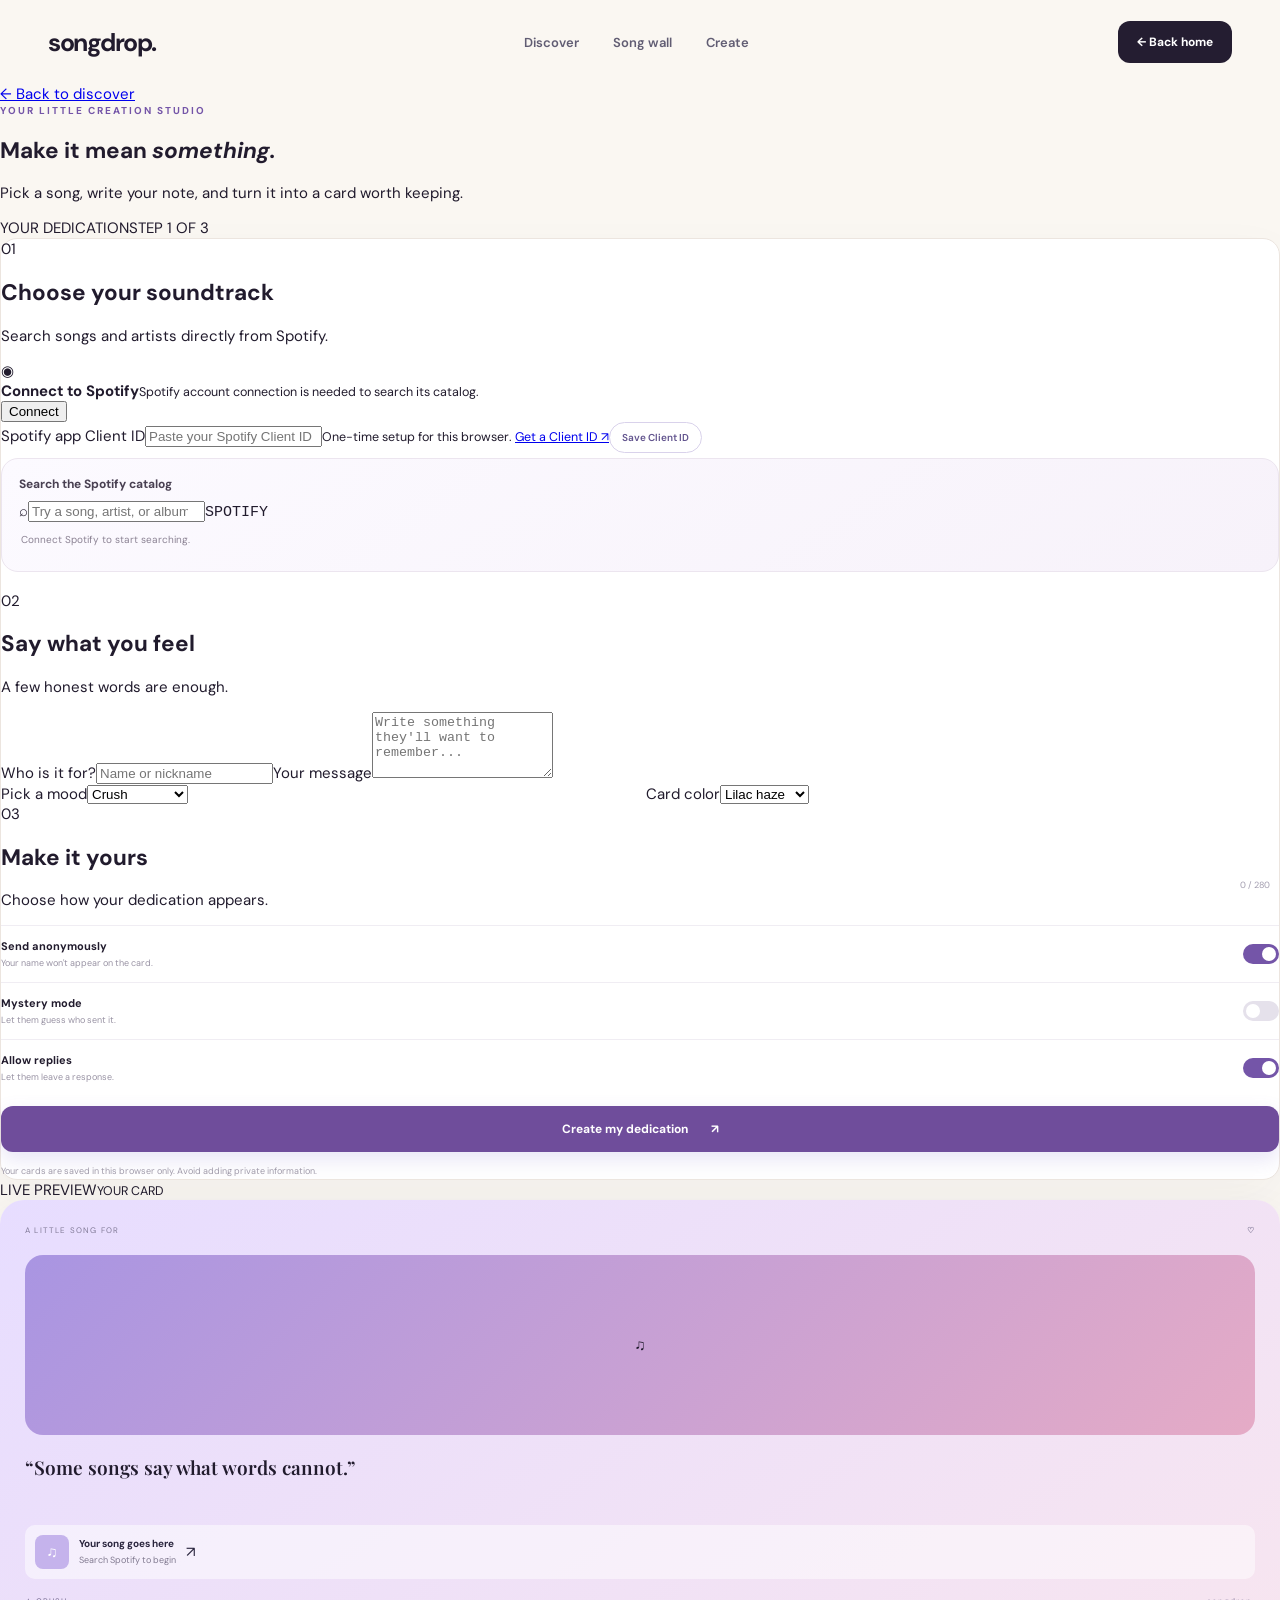
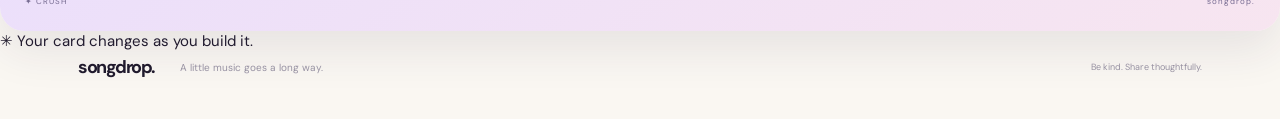
==== create.html @ b754fc7a "Add separate Spotify-powered dedication creation page" ====
<!doctype html><html lang="en"><head><meta charset="utf-8"><meta name="viewport" content="width=device-width,initial-scale=1"><meta name="theme-color" content="#11110f"><title>Create a dedication — songdrop.</title><link rel="preconnect" href="https://fonts.googleapis.com"><link rel="preconnect" href="https://fonts.gstatic.com" crossorigin><link href="https://fonts.googleapis.com/css2?family=DM+Sans:wght@400;500;600;700;800&family=Playfair+Display:ital,wght@0,600;0,700;1,600&display=swap" rel="stylesheet"><link rel="stylesheet" href="styles.css"><script src="app.js" defer></script></head><body class="create-page"><header class="topbar"><a class="brand" href="index.html">songdrop<span>.</span></a><nav><a href="index.html">Discover</a><a href="index.html#wall">Song wall</a><a class="active" href="create.html">Create</a></nav><a class="nav-cta" href="index.html">← Back home</a></header><main><section class="create-intro"><a class="back-link" href="index.html">← Back to discover</a><div class="eyebrow">YOUR LITTLE CREATION STUDIO</div><h1>Make it mean <em>something.</em></h1><p>Pick a song, write your note, and turn it into a card worth keeping.</p><div class="progress-track"><span class="progress-fill" id="progressFill"></span></div><div class="progress-label"><span>YOUR DEDICATION</span><span id="progressText">STEP 1 OF 3</span></div></section><section class="creator-layout"><form class="creator-form panel" id="dedicationForm"><div class="form-step"><div class="step-heading"><span>01</span><div><h2>Choose your soundtrack</h2><p>Search songs and artists directly from Spotify.</p></div></div><div class="spotify-connect" id="spotifyConnect"><div class="spotify-icon">◉</div><div><b>Connect to Spotify</b><small>Spotify account connection is needed to search its catalog.</small></div><button type="button" id="connectSpotify" class="spotify-button">Connect</button></div><div class="spotify-setup" id="spotifySetup"><label for="spotifyClientId">Spotify app Client ID</label><input id="spotifyClientId" placeholder="Paste your Spotify Client ID"><small>One-time setup for this browser. <a href="https://developer.spotify.com/dashboard" target="_blank" rel="noopener">Get a Client ID ↗</a></small><button type="button" class="small-button" id="saveSpotifyClient">Save Client ID</button></div><div class="song-search-panel"><label for="songSearchInput">Search the Spotify catalog</label><div class="search-wrap"><span>⌕</span><input id="songSearchInput" type="search" placeholder="Try a song, artist, or album..." autocomplete="off"><kbd>SPOTIFY</kbd></div><div id="songSearchStatus" class="song-search-status">Connect Spotify to start searching.</div><div id="songSearchResults" class="song-search-results"></div><div id="selectedSong" class="selected-song hidden"></div></div></div><div class="form-step"><div class="step-heading"><span>02</span><div><h2>Say what you feel</h2><p>A few honest words are enough.</p></div></div><label class="field-label">Who is it for?<input id="recipient" maxlength="45" placeholder="Name or nickname" required></label><label class="field-label">Your message<textarea id="message" maxlength="280" rows="4" placeholder="Write something they'll want to remember..." required></textarea><small class="counter" id="messageCount">0 / 280</small></label><div class="two-col"><label class="field-label">Pick a mood<select id="mood"><option>Crush</option><option>Friendship</option><option>Miss you</option><option>Grateful</option><option>Heartfelt</option><option>Just because</option></select></label><label class="field-label">Card color<select id="theme"><option value="lavender">Lilac haze</option><option value="sunset">Soft sunset</option><option value="midnight">After hours</option><option value="peach">Peachy</option></select></label></div></div><div class="form-step"><div class="step-heading"><span>03</span><div><h2>Make it yours</h2><p>Choose how your dedication appears.</p></div></div><div class="privacy-row"><div><b>Send anonymously</b><small>Your name won't appear on the card.</small></div><label class="switch"><input id="anonymous" type="checkbox" checked><span></span></label></div><label id="senderWrap" class="field-label hidden">Your name<input id="sender" maxlength="45" placeholder="Your name"></label><div class="privacy-row"><div><b>Mystery mode</b><small>Let them guess who sent it.</small></div><label class="switch"><input id="mystery" type="checkbox"><span></span></label></div><div class="privacy-row"><div><b>Allow replies</b><small>Let them leave a response.</small></div><label class="switch"><input id="allowReplies" type="checkbox" checked><span></span></label></div><button class="button primary full" type="submit">Create my dedication <span>↗</span></button><p class="fine-print">Your cards are saved in this browser only. Avoid adding private information.</p></div><input id="songTitle" type="hidden"><input id="artist" type="hidden"><input id="songUrl" type="hidden"><input id="coverUrl" type="hidden"><input id="spotifyUri" type="hidden"></form><aside class="preview-column"><div class="preview-sticky"><div class="preview-top"><span><i></i> LIVE PREVIEW</span><small>YOUR CARD</small></div><article class="dedication-card theme-lavender" id="livePreview"><div class="card-top"><span>A LITTLE SONG FOR</span><b>♡</b></div><div class="cover-art" id="previewCover"><span>♫</span></div><p class="preview-message" id="previewMessage">“Some songs say what words cannot.”</p><div class="song-line"><div class="song-thumb" id="previewThumb">♫</div><div class="song-meta"><b id="previewSong">Your song goes here</b><small id="previewArtist">Search Spotify to begin</small></div><span>↗</span></div><div class="card-bottom"><span id="previewMood">✦ CRUSH</span><span>songdrop.</span></div></article><div class="preview-note">✳ Your card changes as you build it.</div><div id="createdResult" class="result-panel hidden"></div></div></aside></section></main><footer><a class="brand" href="index.html">songdrop<span>.</span></a><p>A little music goes a long way.</p><span>Be kind. Share thoughtfully.</span></footer><dialog id="cardDialog" class="card-dialog"><button class="dialog-close" id="closeDialog">×</button><div id="dialogContent"></div></dialog><div class="toast" id="toast" role="status"></div></body></html>
---- styles.css ----
:root{--ink:#211d36;--muted:#77748a;--purple:#7662c9;--purple-dark:#5948a5;--cream:#fbf9f5;--line:#e9e5ee;--white:#fff;--serif:"Playfair Display",Georgia,serif;--sans:"DM Sans",Arial,sans-serif}*{box-sizing:border-box}html{scroll-behavior:smooth}body{margin:0;background:var(--cream);color:var(--ink);font-family:var(--sans);font-size:15px}.topbar{height:78px;max-width:1180px;margin:auto;padding:0 28px;display:flex;align-items:center;justify-content:space-between}.brand{font-weight:700;font-size:23px;letter-spacing:-1.3px;color:var(--ink);text-decoration:none}.brand-mark{display:inline-grid;place-items:center;background:#eee9ff;color:var(--purple);width:32px;height:32px;border-radius:11px;margin-right:5px}.brand-dot{color:var(--purple)}nav{display:flex;gap:34px}nav a,.text-link{color:#615d73;text-decoration:none;font-size:13px;font-weight:600}nav a:hover,.text-link:hover{color:var(--purple)}.nav-cta{background:#211d36;color:white;padding:12px 18px;border-radius:99px;text-decoration:none;font-size:12px;font-weight:700}.nav-cta span{margin-left:12px;color:#c8baff}.hero{max-width:1180px;margin:38px auto 76px;padding:45px 28px 20px;display:grid;grid-template-columns:1fr 1fr;align-items:center;gap:35px;min-height:470px}.eyebrow{font-size:10px;letter-spacing:2px;font-weight:700;color:var(--purple);margin-bottom:17px}.pulse,.live-dot{display:inline-block;width:7px;height:7px;background:#8fdbb2;border-radius:50%;margin-right:8px;box-shadow:0 0 0 4px #e6f5ed}.hero h1{font:600 clamp(48px,6vw,76px)/1.05 var(--serif);letter-spacing:-2.7px;margin:0 0 22px}.hero h1 em,.voice-copy h2 em{color:var(--purple);font-weight:600}.hero-copy>p{max-width:450px;color:var(--muted);line-height:1.8;font-size:15px}.hero-actions{display:flex;align-items:center;gap:25px;margin-top:30px}.button{border:0;border-radius:99px;padding:14px 20px;font:700 12px var(--sans);cursor:pointer;transition:.2s}.button:hover{transform:translateY(-2px);filter:brightness(1.04)}.primary{background:var(--purple);color:white;box-shadow:0 8px 20px #7662c92b}.primary span{margin-left:20px}.secondary{background:#eeeaf8;color:var(--purple-dark)}.full{width:100%;margin-top:10px}.hero-note{display:flex;align-items:center;gap:12px;margin-top:40px;color:#858196;font-size:11px}.avatar-stack{display:flex}.avatar-stack i{font-style:normal;display:grid;place-items:center;width:25px;height:25px;border:2px solid var(--cream);border-radius:50%;margin-right:-7px;background:#e9dffb;color:#735fb4}.avatar-stack i:nth-child(2){background:#ffe4df;color:#b36f70}.avatar-stack i:nth-child(3){background:#dcefe6;color:#4f9470}.hero-art{height:420px;position:relative;display:grid;place-items:center}.orbit{position:absolute;border:1px solid #e9e2f4;border-radius:50%;width:380px;height:380px}.orbit-two{width:300px;height:300px;border-style:dashed}.mock-card{position:absolute;width:235px;padding:18px;border-radius:17px;box-shadow:0 24px 55px #33275a20;background:white}.front-card{transform:rotate(7deg) translate(20px,5px);z-index:2}.back-card{transform:rotate(-10deg) translate(-75px,-5px);background:#f1eaff}.mock-top,.card-top{display:flex;justify-content:space-between;font-size:8px;letter-spacing:1.4px;color:#827b98}.mock-art{height:155px;margin:16px 0;border-radius:12px;display:grid;place-items:center;font-size:62px;position:relative;overflow:hidden}.art-one{background:linear-gradient(135deg,#bca8ef,#f5c5d3);color:#fff}.art-two{background:linear-gradient(135deg,#28274b,#8177bd);color:#f8e8b9}.mock-card p{font:600 15px var(--serif);margin:8px 0}.mock-card>small{font-size:10px;color:#898397}.mock-song{display:flex;align-items:center;gap:9px;background:#f8f6fb;border-radius:10px;padding:9px;margin-top:15px}.play-dot{background:var(--purple);color:white;width:24px;height:24px;border-radius:50%;display:grid;place-items:center;font-size:8px}.mock-song b,.mock-song small{display:block;font-size:9px}.mock-song small{color:#8b8797;margin-top:3px}.sound-bars{margin-left:auto;color:#a99bdc}.floating-note{position:absolute;z-index:3;border-radius:50%;display:grid;place-items:center;box-shadow:0 9px 25px #33275a1c}.note-a{background:#fff1d8;color:#d69b54;width:44px;height:44px;right:12%;top:12%;font-size:22px}.note-b{background:#e5dcff;color:#7c67c8;width:34px;height:34px;left:13%;bottom:12%}.feature-strip{max-width:1124px;margin:0 auto 90px;padding:24px 30px;background:#f1eef8;border-radius:16px;display:grid;grid-template-columns:repeat(3,1fr)}.feature-strip>div{display:grid;grid-template-columns:34px 1fr;column-gap:12px;align-items:center;border-right:1px solid #ded8eb;padding:3px 24px}.feature-strip>div:last-child{border:0}.feature-strip span{grid-row:span 2;color:#9b8dc9;font:600 17px var(--serif)}.feature-strip b{font-size:12px}.feature-strip small{font-size:10px;color:#8a8599;margin-top:4px}.section{max-width:1124px;margin:0 auto 110px;padding:0 0}.section-heading{display:flex;align-items:end;justify-content:space-between;margin-bottom:32px}.section-heading h2,.voice-copy h2{font:600 43px/1.1 var(--serif);letter-spacing:-1.3px;margin:0}.section-heading>p{font-size:12px;line-height:1.8;color:var(--muted);margin:0 3px 4px}.builder-grid{display:grid;grid-template-columns:1fr 1fr;gap:25px;align-items:start}.panel{background:white;border:1px solid var(--line);border-radius:17px;box-shadow:0 12px 35px #30204b08}.form-panel{padding:27px}.panel-heading{display:flex;gap:13px;align-items:center;margin-bottom:23px}.step-number{display:grid;place-items:center;width:34px;height:34px;border-radius:11px;background:#f0ecfc;color:var(--purple);font:600 15px var(--serif)}.panel-heading h3{font:600 19px var(--serif);margin:0}.panel-heading p{font-size:10px;color:var(--muted);margin:4px 0 0}.form-panel>label{display:block;position:relative;margin:0 0 15px;font-size:11px;font-weight:700;color:#4c485e}.form-panel input:not([type=checkbox]),.form-panel textarea,.form-panel select{display:block;width:100%;margin-top:7px;border:1px solid #e8e4ee;background:#fcfbfd;border-radius:9px;padding:12px 13px;font:400 12px var(--sans);color:var(--ink);outline:none}.form-panel input:focus,.form-panel textarea:focus,.form-panel select:focus{border-color:#a99be0;box-shadow:0 0 0 3px #eeeafd}.form-panel textarea{resize:vertical}.counter{position:absolute;right:10px;bottom:9px;color:#a29daf;font-size:9px;font-weight:400}.two-col{display:grid;grid-template-columns:1fr 1fr;gap:12px}.optional{font-size:9px;color:#aaa4b5;font-weight:400}.privacy-row{display:flex;align-items:center;justify-content:space-between;padding:13px 0;border-top:1px solid #f0edf3}.privacy-row b,.privacy-row small{display:block}.privacy-row b{font-size:11px}.privacy-row small{font-size:9px;color:#9993a4;margin-top:4px}.switch{position:relative;width:36px;height:20px}.switch input{opacity:0;width:0;height:0}.switch span{position:absolute;inset:0;background:#e5e1eb;border-radius:20px;cursor:pointer;transition:.2s}.switch span:before{content:"";position:absolute;width:14px;height:14px;left:3px;top:3px;background:white;border-radius:50%;transition:.2s}.switch input:checked+span{background:var(--purple)}.switch input:checked+span:before{transform:translateX(16px)}.fine-print{font-size:9px;line-height:1.6;color:#a09baa;margin:12px 0 0}.hidden{display:none!important}.preview-column{position:sticky;top:25px}.preview-label{font-size:9px;letter-spacing:1.5px;font-weight:700;color:#8b849a;margin:3px 0 15px}.dedication-card{border-radius:19px;padding:22px;min-height:390px;box-shadow:0 20px 45px #30204b17;overflow:hidden;position:relative}.theme-lavender{background:linear-gradient(145deg,#e7ddff,#f7e5f0)}.theme-sunset{background:linear-gradient(145deg,#ffe0c9,#f5b7b5)}.theme-midnight{background:linear-gradient(145deg,#22264d,#55517e);color:white}.theme-peach{background:linear-gradient(145deg,#ffe8d8,#f8d5bf)}.theme-midnight .card-top,.theme-midnight .card-bottom{color:#d5d2ef}.card-top{font-size:8px;letter-spacing:1.2px}.cover-art{height:180px;margin:20px 0 17px;border-radius:14px;background:linear-gradient(135deg,#a995e2,#e5abc6);position:relative;display:grid;place-items:center;overflow:hidden}.theme-sunset .cover-art{background:linear-gradient(135deg,#ed9d7e,#f6d2a7)}.theme-midnight .cover-art{background:linear-gradient(135deg,#35385f,#7974ad)}.theme-peach .cover-art{background:linear-gradient(135deg,#f1b69d,#f5d5bc)}.cover-note{font-size:75px;color:#fff;z-index:1;text-shadow:0 7px 20px #4e326544}.cover-spark{position:absolute;top:20px;right:25px;color:#fff;font-size:22px}.cover-orbit{position:absolute;width:140px;height:140px;border:1px solid #ffffff70;border-radius:50%;left:calc(50% - 70px);top:20px}.preview-message{font:600 19px/1.4 var(--serif);min-height:52px}.song-line{display:flex;align-items:center;gap:10px;background:#ffffff83;border-radius:10px;padding:10px;margin-top:16px;color:#29243d}.song-thumb{width:34px;height:34px;border-radius:8px;background:#c5b3ec;display:grid;place-items:center;color:white}.song-meta b,.song-meta small{display:block;font-size:10px}.song-meta small{font-size:9px;color:#827b91;margin-top:4px}.equalizer{margin-left:auto;color:#8c79c5;letter-spacing:1px}.card-bottom{display:flex;justify-content:space-between;margin-top:17px;font-size:8px;letter-spacing:1px;color:#766b91}.preview-tip{font-size:10px;color:#8c8799;margin-top:15px}.preview-tip span{color:#b08ed9;font-size:16px;margin-right:5px}.result-panel{margin-top:16px;padding:17px;background:#f0ecfa;border-radius:12px;font-size:12px}.result-panel b{display:block;margin-bottom:7px}.result-actions{display:flex;gap:8px;flex-wrap:wrap;margin-top:12px}.small-button{border:1px solid #d9d2eb;background:white;color:#62548e;border-radius:20px;padding:8px 12px;font:600 10px var(--sans);cursor:pointer}.mood-section{margin-bottom:110px}.mood-grid{display:grid;grid-template-columns:repeat(4,1fr);gap:14px}.mood-tile{border:0;border-radius:15px;padding:21px;text-align:left;min-height:135px;cursor:pointer;transition:.2s;color:var(--ink)}.mood-tile:hover{transform:translateY(-4px);box-shadow:0 12px 25px #30204b10}.mood-tile>span{display:block;font-size:23px;margin-bottom:15px}.mood-tile b,.mood-tile small{display:block}.mood-tile b{font:600 17px var(--serif)}.mood-tile small{font-size:9px;color:#777184;margin-top:5px}.mood-crush{background:#f8e5ed}.mood-friend{background:#e4f0e8}.mood-miss{background:#e8e8f8}.mood-thanks{background:#f8eed9}.mood-hint{font-size:10px;color:#938da0;margin-top:15px}.wall-section{margin-bottom:110px}.wall-toolbar{display:flex;align-items:center;justify-content:space-between;margin-bottom:22px}.filter-pills{display:flex;gap:7px;flex-wrap:wrap}.filter-pills button{border:1px solid #e7e2ec;background:transparent;color:#777184;padding:8px 13px;border-radius:30px;font:600 10px var(--sans);cursor:pointer}.filter-pills button.active{background:#27223d;color:white;border-color:#27223d}.wall-toolbar>span{font-size:10px;color:#9690a0}.wall-grid{display:grid;grid-template-columns:repeat(3,1fr);gap:17px}.wall-card{padding:17px;border-radius:15px;min-height:230px;display:flex;flex-direction:column;cursor:pointer;transition:.2s;border:1px solid #ffffffaa}.wall-card:hover{transform:translateY(-4px);box-shadow:0 15px 30px #30204b12}.wall-card.theme-lavender{background:#eee7fa}.wall-card.theme-sunset{background:#fbe5d8}.wall-card.theme-midnight{background:#36385e;color:white}.wall-card.theme-peach{background:#f8e7dc}.wall-card .wall-mood{font-size:8px;letter-spacing:1.3px;opacity:.7}.wall-card blockquote{font:600 17px/1.4 var(--serif);margin:20px 0 15px;flex:1}.wall-song{display:flex;gap:9px;align-items:center;border-top:1px solid #ffffff80;padding-top:12px}.wall-song .song-thumb{flex:none}.wall-song b,.wall-song small{display:block;font-size:10px}.wall-song small{font-size:9px;opacity:.65;margin-top:3px}.wall-card-actions{display:flex;justify-content:space-between;align-items:center;margin-top:13px;font-size:10px}.wall-card-actions button{border:0;background:transparent;cursor:pointer;color:inherit;font:600 10px var(--sans);padding:5px}.empty-state{text-align:center;padding:55px 20px;border:1px dashed #ddd6e8;border-radius:16px;color:#8f899e}.empty-state>span{font-size:30px;color:#b7a7df}.empty-state h3{font:600 20px var(--serif);color:#514b62;margin:10px 0}.empty-state p{font-size:11px}.voice-section{max-width:1124px;margin:0 auto 100px;background:#24213d;border-radius:22px;padding:45px 55px;color:white;display:grid;grid-template-columns:1fr 1fr;gap:35px;align-items:center;overflow:hidden;position:relative}.voice-section:after{content:"♫";position:absolute;font:250px var(--serif);color:#ffffff08;right:25%;bottom:-100px}.voice-copy .eyebrow{color:#b9a9f3}.voice-copy h2{font-size:39px}.voice-copy p{color:#c0bdcf;font-size:12px;line-height:1.8;max-width:380px}.voice-recorder{position:relative;z-index:1;color:var(--ink);padding:23px;display:grid;grid-template-columns:48px 1fr;gap:13px;align-items:center}.mic-orb{width:45px;height:45px;border-radius:50%;background:#eee8ff;color:var(--purple);display:grid;place-items:center;font-size:22px}.voice-recorder b,.voice-recorder small{display:block}.voice-recorder b{font:600 15px var(--serif)}.voice-recorder small{font-size:9px;color:#8d8799;margin-top:4px}.recorder-actions{grid-column:span 2;display:flex;gap:8px}.voice-recorder audio{grid-column:span 2;width:100%;height:35px}#clearVoice{grid-column:span 2;text-align:left;font-size:10px}footer{max-width:1124px;margin:0 auto;padding:0 0 35px;display:flex;align-items:center;gap:25px;color:#9a94a4}footer .brand{font-size:18px}footer .brand-mark{width:26px;height:26px;font-size:14px}footer p{font-size:10px;margin-right:auto}footer>span{font-size:9px}.card-dialog{border:0;border-radius:18px;padding:25px;max-width:480px;width:calc(100% - 30px);box-shadow:0 25px 90px #17142b55}.card-dialog::backdrop{background:#17142b99;backdrop-filter:blur(4px)}.dialog-close{float:right;border:0;background:#f0edf5;border-radius:50%;width:28px;height:28px;font-size:19px;cursor:pointer}.dialog-card{clear:both;padding:10px 0}.dialog-card h3{font:600 25px var(--serif)}.dialog-card p{line-height:1.7;font-size:13px}.dialog-card .song-line{margin:15px 0}.reply-list{background:#f8f6fa;padding:12px;border-radius:10px;margin:12px 0;font-size:11px}.reply-form input{width:100%;padding:10px;border:1px solid var(--line);border-radius:8px;margin:7px 0}.reply-form button{margin-top:5px}.toast{position:fixed;bottom:22px;left:50%;transform:translate(-50%,20px);background:#28233f;color:white;padding:12px 18px;border-radius:30px;font-size:11px;opacity:0;pointer-events:none;transition:.25s;z-index:20}.toast.show{opacity:1;transform:translate(-50%,0)}@media(max-width:900px){.section,.voice-section{margin-left:22px;margin-right:22px}.hero{padding-left:30px;padding-right:30px}.feature-strip{margin-left:22px;margin-right:22px}.builder-grid{gap:15px}.form-panel{padding:20px}.dedication-card{min-height:360px}.cover-art{height:155px}}@media(max-width:680px){.topbar{height:65px;padding:0 18px}nav{display:none}.hero{grid-template-columns:1fr;margin:15px auto 50px;padding:35px 22px 0;gap:0}.hero h1{font-size:54px}.hero-art{height:360px}.orbit{width:320px;height:320px}.orbit-two{width:250px;height:250px}.mock-card{width:205px}.mock-art{height:130px}.feature-strip{grid-template-columns:1fr;gap:14px;padding:20px;margin-bottom:70px}.feature-strip>div{border:0;border-bottom:1px solid #ded8eb;padding:5px 4px 14px}.feature-strip>div:last-child{border:0;padding-bottom:0}.section{margin:0 18px 75px}.section-heading{display:block}.section-heading h2{font-size:37px}.section-heading>p{margin-top:12px}.builder-grid{grid-template-columns:1fr}.preview-column{position:static;grid-row:1}.form-panel{grid-row:2}.dedication-card{min-height:360px}.mood-grid{grid-template-columns:1fr 1fr}.mood-tile{min-height:120px}.wall-toolbar{display:block}.wall-toolbar>span{display:block;margin-top:13px}.wall-grid{grid-template-columns:1fr}.voice-section{margin:0 18px 65px;padding:30px 22px;grid-template-columns:1fr}.voice-copy h2{font-size:35px}.voice-recorder{padding:17px}footer{padding:0 20px 25px;flex-wrap:wrap;gap:10px 20px}footer p{width:100%;order:3}footer>span{margin-left:auto}}

/* Embedded song playback */
.field-hint{display:block;color:var(--muted,#777);font-size:.78rem;margin-top:6px;line-height:1.45}
.listen-section{margin:18px 0 8px;padding:14px;border:1px solid rgba(120,105,160,.18);border-radius:16px;background:rgba(142,123,208,.07)}
.listen-section>b{display:block;margin-bottom:10px;font-size:.92rem}
.song-player{position:relative;width:100%;aspect-ratio:16/9;overflow:hidden;border-radius:12px;background:#17142b}
.song-player iframe{position:absolute;inset:0;width:100%;height:100%;border:0}
.spotify-player{aspect-ratio:auto;min-height:152px}
.spotify-player iframe{position:relative;display:block;min-height:152px}
.soundcloud-player{aspect-ratio:auto;min-height:166px}
.soundcloud-player iframe{position:relative;display:block;min-height:166px}
.direct-audio-player{display:block;width:100%;margin-top:8px}
.player-help{font-size:.88rem;line-height:1.5;color:var(--muted,#777);margin:12px 0}
.player-help a{color:inherit;font-weight:700}

/* Album artwork displayed as the center label of a vinyl record */
.player-with-vinyl{display:grid;grid-template-columns:116px minmax(0,1fr);gap:14px;align-items:center}
.vinyl-stage{display:grid;place-items:center;min-width:0}
.vinyl-record{width:112px;aspect-ratio:1;border-radius:50%;position:relative;display:grid;place-items:center;overflow:hidden;background:repeating-radial-gradient(circle,#17151e 0 2px,#302d39 3px 4px,#17151e 5px 7px);box-shadow:0 5px 14px #15121f45;animation:vinyl-spin 7s linear infinite}
.vinyl-record:before{content:"";position:absolute;inset:9px;border:1px solid #ffffff20;border-radius:50%;pointer-events:none}
.vinyl-record img{width:43%;height:43%;object-fit:cover;border-radius:50%;z-index:1;border:3px solid #e9dff7;box-shadow:0 1px 5px #0008}
.vinyl-fallback{width:43%;height:43%;border-radius:50%;background:linear-gradient(135deg,#c7b5ed,#e6aeca);color:#fff;display:grid;place-items:center;font-size:22px;z-index:1;border:3px solid #e9dff7}
@keyframes vinyl-spin{to{transform:rotate(360deg)}}
.clip-range-label{display:block;color:var(--muted,#777);font-size:.76rem;margin-top:9px}
.clip-fields{margin-top:2px}
.clip-note{margin-top:-5px;margin-bottom:8px}
.song-thumb img{width:100%;height:100%;object-fit:cover;border-radius:inherit}
@media(max-width:520px){.player-with-vinyl{grid-template-columns:1fr}.vinyl-record{width:96px}.player-with-vinyl .song-player{width:100%}}
@media(prefers-reduced-motion:reduce){.vinyl-record{animation:none}}

/* Search dedications on the song wall */
.wall-search{display:flex;align-items:center;gap:10px;max-width:520px;margin:0 0 20px;padding:0 15px;border:1px solid #e7e2ec;border-radius:30px;background:#fff;color:#8d84a1}
.wall-search>span{font-size:23px;line-height:1}
.wall-search input{width:100%;min-width:0;border:0;outline:0;background:transparent;padding:13px 0;font:400 12px var(--sans);color:var(--ink)}
.wall-search:focus-within{border-color:#a99be0;box-shadow:0 0 0 3px #eeeafd}
.sr-only{position:absolute;width:1px;height:1px;padding:0;margin:-1px;overflow:hidden;clip:rect(0,0,0,0);white-space:nowrap;border:0}

/* songdrop refresh: warm editorial layout */
:root{--ink:#211b2d;--muted:#777080;--purple:#7455a8;--purple-dark:#563b83;--cream:#faf7f2;--line:#ece5df;--serif:"Playfair Display",Georgia,serif;--sans:"DM Sans",Arial,sans-serif}
body{background:#faf7f2;color:#211b2d}
.topbar{max-width:1240px;height:84px}
.brand{font-size:25px;letter-spacing:-1.5px}
.brand-mark{background:#ede4f7;color:#6c4b9b;border-radius:50%;width:36px;height:36px}
.nav-cta{background:#241d31;border-radius:12px;padding:13px 19px}
.hero{max-width:1240px;min-height:540px;margin:20px auto 65px;padding:65px 42px;grid-template-columns:1.05fr .95fr;background:#f0e9f5;border-radius:30px;overflow:hidden}
.hero h1{font-size:clamp(54px,6vw,82px);letter-spacing:-3px}
.hero-copy>p{font-size:15px;max-width:470px}
.hero-art{transform:scale(1.04)}
.mock-card{border-radius:22px}
.front-card{box-shadow:0 28px 70px #36254c28}
.button{border-radius:12px;padding:15px 21px}
.primary{background:#6f4d9b}
.feature-strip{max-width:1155px;border-radius:20px;background:#eee8f2;padding:28px 34px}
.section{max-width:1155px}
.section-heading h2,.voice-copy h2{font-size:48px}
.form-panel{border-radius:22px;padding:30px}
.panel{box-shadow:0 18px 50px #32233b0b}
.form-panel input:not([type=checkbox]),.form-panel textarea,.form-panel select{border-radius:12px;background:#fdfbfd;padding:14px}
.dedication-card{border-radius:24px;min-height:410px;padding:25px}
.cover-art{border-radius:18px}
.wall-card{border-radius:20px;padding:20px}
.voice-section{border-radius:28px;background:#292139}
.wall-search,.song-search-input-wrap{border-radius:14px}
.song-search-panel{margin:5px 0 19px;padding:17px;border:1px solid #ece5ef;border-radius:17px;background:linear-gradient(145deg,#fcfaff,#f7f2fa)}
.song-search-panel>label{display:block;font-size:12px;font-weight:700;margin-bottom:9px;color:#494052}
.song-search-input-wrap{display:flex;align-items:center;gap:10px;background:white;border:1px solid #e8e1ed;padding:0 13px}
.song-search-input-wrap>span:first-child{font-size:23px;color:#8c78a4}
.song-search-input-wrap input{flex:1;min-width:0;border:0!important;box-shadow:none!important;background:transparent!important;margin:0!important;padding:14px 0!important}
.song-search-input-wrap .search-note{font-size:8px;letter-spacing:1.3px;color:#a397ae}
.song-search-status{font-size:10px;color:#8b8293;margin:11px 2px 8px}
.song-search-results{display:grid;gap:7px;max-height:310px;overflow:auto}
.song-result{width:100%;display:flex;align-items:center;gap:11px;padding:8px;border:1px solid transparent;border-radius:12px;background:white;text-align:left;cursor:pointer;color:#30283a}
.song-result:hover,.song-result:focus{border-color:#cbb8df;background:#fbf8ff}
.song-result img,.song-result .result-cover{width:48px;height:48px;flex:none;border-radius:8px;object-fit:cover;background:#e9e0ef;display:grid;place-items:center}
.song-result-copy{min-width:0;flex:1}
.song-result-copy b,.song-result-copy small{display:block;overflow:hidden;text-overflow:ellipsis;white-space:nowrap}
.song-result-copy b{font-size:11px}
.song-result-copy small{font-size:9px;color:#8a8192;margin-top:4px}
.song-result-play{font-size:9px;color:#76549d;font-weight:700}
.selected-song{display:flex;align-items:center;gap:10px;margin-top:10px;padding:10px;background:#eee7f5;border-radius:12px}
.selected-song img{width:48px;height:48px;border-radius:9px;object-fit:cover}
.selected-song b,.selected-song small{display:block}
.selected-song b{font-size:11px}
.selected-song small{font-size:9px;color:#756b80;margin-top:4px}
.selected-song audio{width:100%;height:32px;margin-top:7px}
.selected-song-copy{flex:1;min-width:0}
.selected-song button{border:0;background:transparent;color:#76549d;font-size:10px;font-weight:700;cursor:pointer}
.preview-thumb-image{width:100%;height:100%;object-fit:cover;border-radius:inherit}
@media(max-width:680px){.hero{margin:12px 14px 48px;padding:35px 22px;border-radius:22px}.section-heading h2,.voice-copy h2{font-size:39px}.form-panel{padding:20px}.song-search-panel{padding:12px}}
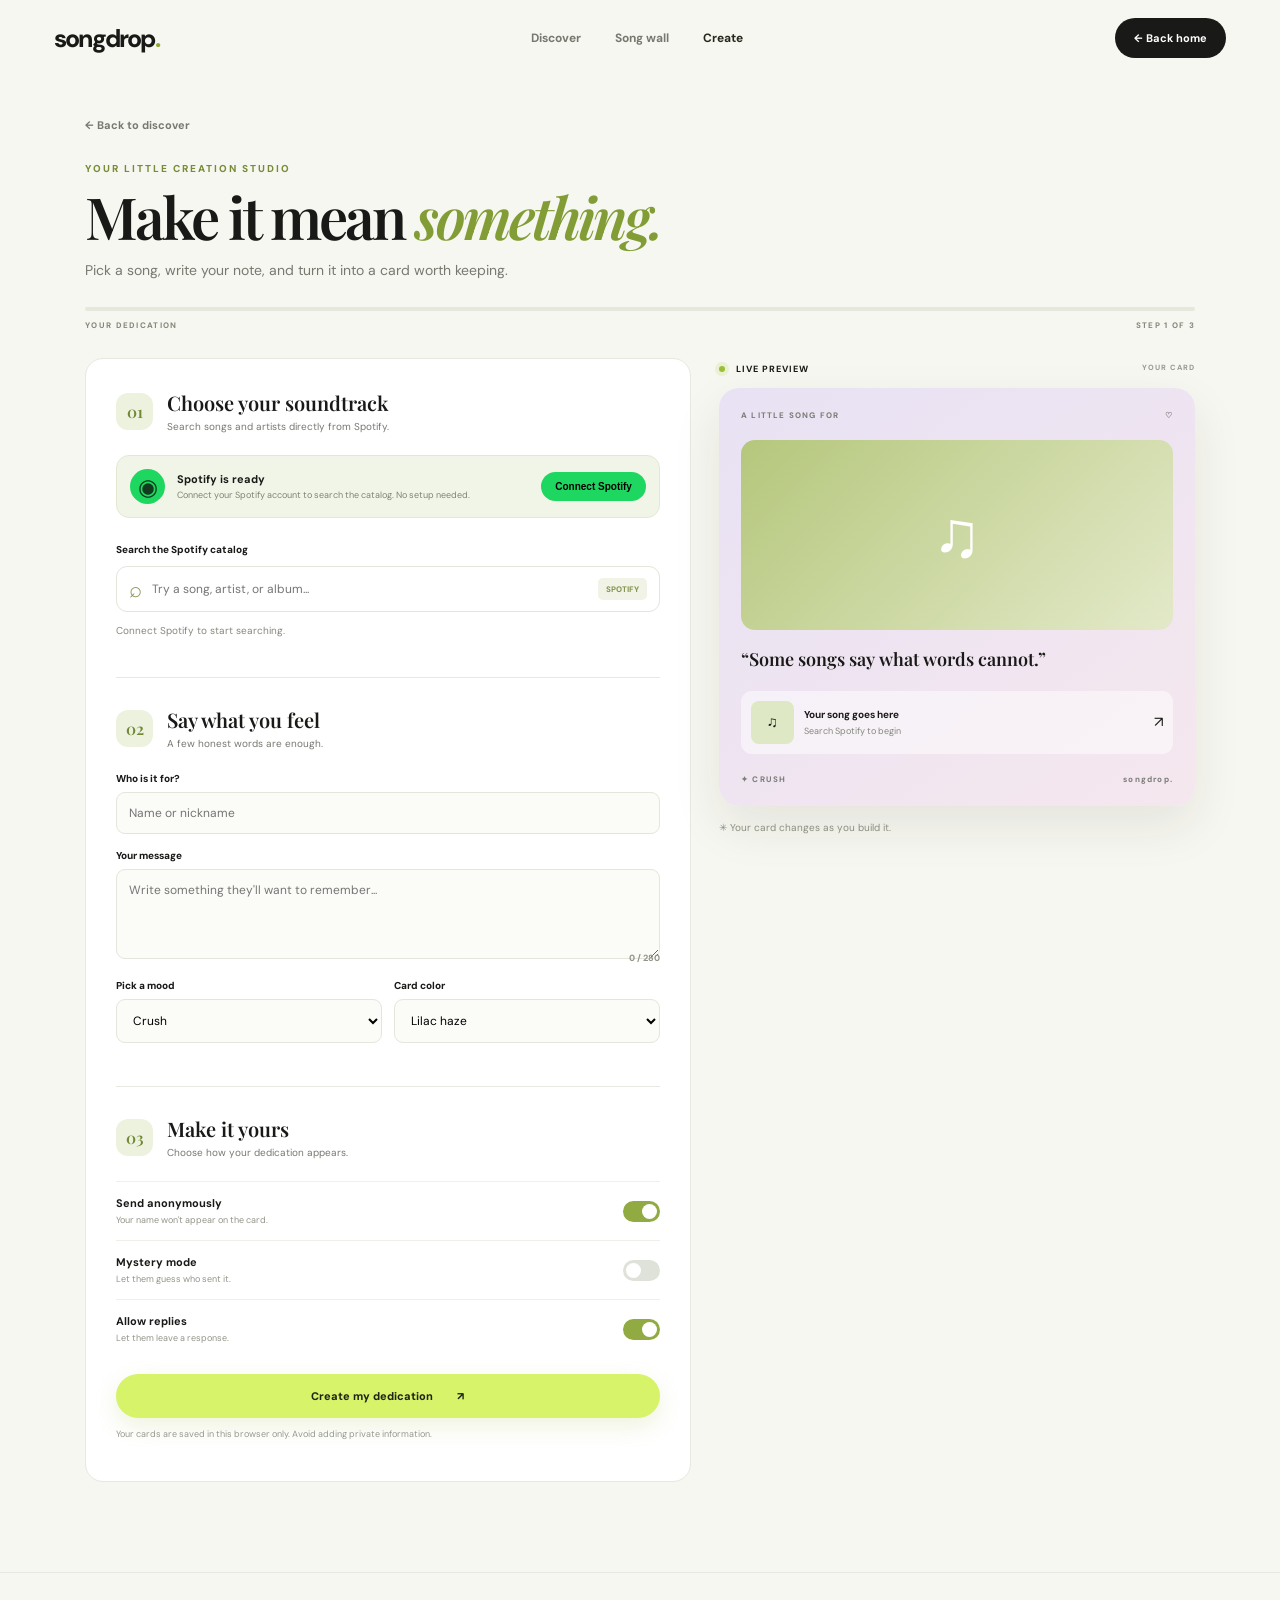
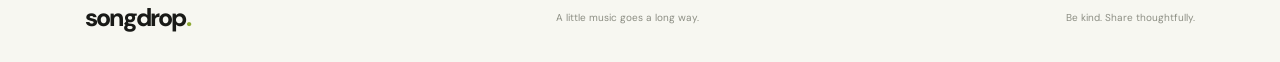
==== commit 4a280925: "Remove per-user Spotify Client ID setup" ====
--- a/create.html
+++ b/create.html
@@ -1 +1 @@
-<!doctype html><html lang="en"><head><meta charset="utf-8"><meta name="viewport" content="width=device-width,initial-scale=1"><meta name="theme-color" content="#11110f"><title>Create a dedication — songdrop.</title><link rel="preconnect" href="https://fonts.googleapis.com"><link rel="preconnect" href="https://fonts.gstatic.com" crossorigin><link href="https://fonts.googleapis.com/css2?family=DM+Sans:wght@400;500;600;700;800&family=Playfair+Display:ital,wght@0,600;0,700;1,600&display=swap" rel="stylesheet"><link rel="stylesheet" href="styles.css"><script src="app.js" defer></script></head><body class="create-page"><header class="topbar"><a class="brand" href="index.html">songdrop<span>.</span></a><nav><a href="index.html">Discover</a><a href="index.html#wall">Song wall</a><a class="active" href="create.html">Create</a></nav><a class="nav-cta" href="index.html">← Back home</a></header><main><section class="create-intro"><a class="back-link" href="index.html">← Back to discover</a><div class="eyebrow">YOUR LITTLE CREATION STUDIO</div><h1>Make it mean <em>something.</em></h1><p>Pick a song, write your note, and turn it into a card worth keeping.</p><div class="progress-track"><span class="progress-fill" id="progressFill"></span></div><div class="progress-label"><span>YOUR DEDICATION</span><span id="progressText">STEP 1 OF 3</span></div></section><section class="creator-layout"><form class="creator-form panel" id="dedicationForm"><div class="form-step"><div class="step-heading"><span>01</span><div><h2>Choose your soundtrack</h2><p>Search songs and artists directly from Spotify.</p></div></div><div class="spotify-connect" id="spotifyConnect"><div class="spotify-icon">◉</div><div><b>Connect to Spotify</b><small>Spotify account connection is needed to search its catalog.</small></div><button type="button" id="connectSpotify" class="spotify-button">Connect</button></div><div class="spotify-setup" id="spotifySetup"><label for="spotifyClientId">Spotify app Client ID</label><input id="spotifyClientId" placeholder="Paste your Spotify Client ID"><small>One-time setup for this browser. <a href="https://developer.spotify.com/dashboard" target="_blank" rel="noopener">Get a Client ID ↗</a></small><button type="button" class="small-button" id="saveSpotifyClient">Save Client ID</button></div><div class="song-search-panel"><label for="songSearchInput">Search the Spotify catalog</label><div class="search-wrap"><span>⌕</span><input id="songSearchInput" type="search" placeholder="Try a song, artist, or album..." autocomplete="off"><kbd>SPOTIFY</kbd></div><div id="songSearchStatus" class="song-search-status">Connect Spotify to start searching.</div><div id="songSearchResults" class="song-search-results"></div><div id="selectedSong" class="selected-song hidden"></div></div></div><div class="form-step"><div class="step-heading"><span>02</span><div><h2>Say what you feel</h2><p>A few honest words are enough.</p></div></div><label class="field-label">Who is it for?<input id="recipient" maxlength="45" placeholder="Name or nickname" required></label><label class="field-label">Your message<textarea id="message" maxlength="280" rows="4" placeholder="Write something they'll want to remember..." required></textarea><small class="counter" id="messageCount">0 / 280</small></label><div class="two-col"><label class="field-label">Pick a mood<select id="mood"><option>Crush</option><option>Friendship</option><option>Miss you</option><option>Grateful</option><option>Heartfelt</option><option>Just because</option></select></label><label class="field-label">Card color<select id="theme"><option value="lavender">Lilac haze</option><option value="sunset">Soft sunset</option><option value="midnight">After hours</option><option value="peach">Peachy</option></select></label></div></div><div class="form-step"><div class="step-heading"><span>03</span><div><h2>Make it yours</h2><p>Choose how your dedication appears.</p></div></div><div class="privacy-row"><div><b>Send anonymously</b><small>Your name won't appear on the card.</small></div><label class="switch"><input id="anonymous" type="checkbox" checked><span></span></label></div><label id="senderWrap" class="field-label hidden">Your name<input id="sender" maxlength="45" placeholder="Your name"></label><div class="privacy-row"><div><b>Mystery mode</b><small>Let them guess who sent it.</small></div><label class="switch"><input id="mystery" type="checkbox"><span></span></label></div><div class="privacy-row"><div><b>Allow replies</b><small>Let them leave a response.</small></div><label class="switch"><input id="allowReplies" type="checkbox" checked><span></span></label></div><button class="button primary full" type="submit">Create my dedication <span>↗</span></button><p class="fine-print">Your cards are saved in this browser only. Avoid adding private information.</p></div><input id="songTitle" type="hidden"><input id="artist" type="hidden"><input id="songUrl" type="hidden"><input id="coverUrl" type="hidden"><input id="spotifyUri" type="hidden"></form><aside class="preview-column"><div class="preview-sticky"><div class="preview-top"><span><i></i> LIVE PREVIEW</span><small>YOUR CARD</small></div><article class="dedication-card theme-lavender" id="livePreview"><div class="card-top"><span>A LITTLE SONG FOR</span><b>♡</b></div><div class="cover-art" id="previewCover"><span>♫</span></div><p class="preview-message" id="previewMessage">“Some songs say what words cannot.”</p><div class="song-line"><div class="song-thumb" id="previewThumb">♫</div><div class="song-meta"><b id="previewSong">Your song goes here</b><small id="previewArtist">Search Spotify to begin</small></div><span>↗</span></div><div class="card-bottom"><span id="previewMood">✦ CRUSH</span><span>songdrop.</span></div></article><div class="preview-note">✳ Your card changes as you build it.</div><div id="createdResult" class="result-panel hidden"></div></div></aside></section></main><footer><a class="brand" href="index.html">songdrop<span>.</span></a><p>A little music goes a long way.</p><span>Be kind. Share thoughtfully.</span></footer><dialog id="cardDialog" class="card-dialog"><button class="dialog-close" id="closeDialog">×</button><div id="dialogContent"></div></dialog><div class="toast" id="toast" role="status"></div></body></html>+<!doctype html><html lang="en"><head><meta charset="utf-8"><meta name="viewport" content="width=device-width,initial-scale=1"><meta name="theme-color" content="#11110f"><title>Create a dedication — songdrop.</title><link rel="preconnect" href="https://fonts.googleapis.com"><link rel="preconnect" href="https://fonts.gstatic.com" crossorigin><link href="https://fonts.googleapis.com/css2?family=DM+Sans:wght@400;500;600;700;800&family=Playfair+Display:ital,wght@0,600;0,700;1,600&display=swap" rel="stylesheet"><link rel="stylesheet" href="styles.css"><script src="app.js" defer></script></head><body class="create-page"><header class="topbar"><a class="brand" href="index.html">songdrop<span>.</span></a><nav><a href="index.html">Discover</a><a href="index.html#wall">Song wall</a><a class="active" href="create.html">Create</a></nav><a class="nav-cta" href="index.html">← Back home</a></header><main><section class="create-intro"><a class="back-link" href="index.html">← Back to discover</a><div class="eyebrow">YOUR LITTLE CREATION STUDIO</div><h1>Make it mean <em>something.</em></h1><p>Pick a song, write your note, and turn it into a card worth keeping.</p><div class="progress-track"><span class="progress-fill" id="progressFill"></span></div><div class="progress-label"><span>YOUR DEDICATION</span><span id="progressText">STEP 1 OF 3</span></div></section><section class="creator-layout"><form class="creator-form panel" id="dedicationForm"><div class="form-step"><div class="step-heading"><span>01</span><div><h2>Choose your soundtrack</h2><p>Search songs and artists directly from Spotify.</p></div></div><div class="spotify-connect" id="spotifyConnect"><div class="spotify-icon">◉</div><div><b>Spotify is ready</b><small>Connect your Spotify account to search the catalog. No setup needed.</small></div><button type="button" id="connectSpotify" class="spotify-button">Connect Spotify</button></div><div class="song-search-panel"><label for="songSearchInput">Search the Spotify catalog</label><div class="search-wrap"><span>⌕</span><input id="songSearchInput" type="search" placeholder="Try a song, artist, or album..." autocomplete="off"><kbd>SPOTIFY</kbd></div><div id="songSearchStatus" class="song-search-status">Connect Spotify to start searching.</div><div id="songSearchResults" class="song-search-results"></div><div id="selectedSong" class="selected-song hidden"></div></div></div><div class="form-step"><div class="step-heading"><span>02</span><div><h2>Say what you feel</h2><p>A few honest words are enough.</p></div></div><label class="field-label">Who is it for?<input id="recipient" maxlength="45" placeholder="Name or nickname" required></label><label class="field-label">Your message<textarea id="message" maxlength="280" rows="4" placeholder="Write something they'll want to remember..." required></textarea><small class="counter" id="messageCount">0 / 280</small></label><div class="two-col"><label class="field-label">Pick a mood<select id="mood"><option>Crush</option><option>Friendship</option><option>Miss you</option><option>Grateful</option><option>Heartfelt</option><option>Just because</option></select></label><label class="field-label">Card color<select id="theme"><option value="lavender">Lilac haze</option><option value="sunset">Soft sunset</option><option value="midnight">After hours</option><option value="peach">Peachy</option></select></label></div></div><div class="form-step"><div class="step-heading"><span>03</span><div><h2>Make it yours</h2><p>Choose how your dedication appears.</p></div></div><div class="privacy-row"><div><b>Send anonymously</b><small>Your name won't appear on the card.</small></div><label class="switch"><input id="anonymous" type="checkbox" checked><span></span></label></div><label id="senderWrap" class="field-label hidden">Your name<input id="sender" maxlength="45" placeholder="Your name"></label><div class="privacy-row"><div><b>Mystery mode</b><small>Let them guess who sent it.</small></div><label class="switch"><input id="mystery" type="checkbox"><span></span></label></div><div class="privacy-row"><div><b>Allow replies</b><small>Let them leave a response.</small></div><label class="switch"><input id="allowReplies" type="checkbox" checked><span></span></label></div><button class="button primary full" type="submit">Create my dedication <span>↗</span></button><p class="fine-print">Your cards are saved in this browser only. Avoid adding private information.</p></div><input id="songTitle" type="hidden"><input id="artist" type="hidden"><input id="songUrl" type="hidden"><input id="coverUrl" type="hidden"><input id="spotifyUri" type="hidden"></form><aside class="preview-column"><div class="preview-sticky"><div class="preview-top"><span><i></i> LIVE PREVIEW</span><small>YOUR CARD</small></div><article class="dedication-card theme-lavender" id="livePreview"><div class="card-top"><span>A LITTLE SONG FOR</span><b>♡</b></div><div class="cover-art" id="previewCover"><span>♫</span></div><p class="preview-message" id="previewMessage">“Some songs say what words cannot.”</p><div class="song-line"><div class="song-thumb" id="previewThumb">♫</div><div class="song-meta"><b id="previewSong">Your song goes here</b><small id="previewArtist">Search Spotify to begin</small></div><span>↗</span></div><div class="card-bottom"><span id="previewMood">✦ CRUSH</span><span>songdrop.</span></div></article><div class="preview-note">✳ Your card changes as you build it.</div><div id="createdResult" class="result-panel hidden"></div></div></aside></section></main><footer><a class="brand" href="index.html">songdrop<span>.</span></a><p>A little music goes a long way.</p><span>Be kind. Share thoughtfully.</span></footer><dialog id="cardDialog" class="card-dialog"><button class="dialog-close" id="closeDialog">×</button><div id="dialogContent"></div></dialog><div class="toast" id="toast" role="status"></div></body></html>
--- a/styles.css
+++ b/styles.css
@@ -1,90 +1 @@
-:root{--ink:#211d36;--muted:#77748a;--purple:#7662c9;--purple-dark:#5948a5;--cream:#fbf9f5;--line:#e9e5ee;--white:#fff;--serif:"Playfair Display",Georgia,serif;--sans:"DM Sans",Arial,sans-serif}*{box-sizing:border-box}html{scroll-behavior:smooth}body{margin:0;background:var(--cream);color:var(--ink);font-family:var(--sans);font-size:15px}.topbar{height:78px;max-width:1180px;margin:auto;padding:0 28px;display:flex;align-items:center;justify-content:space-between}.brand{font-weight:700;font-size:23px;letter-spacing:-1.3px;color:var(--ink);text-decoration:none}.brand-mark{display:inline-grid;place-items:center;background:#eee9ff;color:var(--purple);width:32px;height:32px;border-radius:11px;margin-right:5px}.brand-dot{color:var(--purple)}nav{display:flex;gap:34px}nav a,.text-link{color:#615d73;text-decoration:none;font-size:13px;font-weight:600}nav a:hover,.text-link:hover{color:var(--purple)}.nav-cta{background:#211d36;color:white;padding:12px 18px;border-radius:99px;text-decoration:none;font-size:12px;font-weight:700}.nav-cta span{margin-left:12px;color:#c8baff}.hero{max-width:1180px;margin:38px auto 76px;padding:45px 28px 20px;display:grid;grid-template-columns:1fr 1fr;align-items:center;gap:35px;min-height:470px}.eyebrow{font-size:10px;letter-spacing:2px;font-weight:700;color:var(--purple);margin-bottom:17px}.pulse,.live-dot{display:inline-block;width:7px;height:7px;background:#8fdbb2;border-radius:50%;margin-right:8px;box-shadow:0 0 0 4px #e6f5ed}.hero h1{font:600 clamp(48px,6vw,76px)/1.05 var(--serif);letter-spacing:-2.7px;margin:0 0 22px}.hero h1 em,.voice-copy h2 em{color:var(--purple);font-weight:600}.hero-copy>p{max-width:450px;color:var(--muted);line-height:1.8;font-size:15px}.hero-actions{display:flex;align-items:center;gap:25px;margin-top:30px}.button{border:0;border-radius:99px;padding:14px 20px;font:700 12px var(--sans);cursor:pointer;transition:.2s}.button:hover{transform:translateY(-2px);filter:brightness(1.04)}.primary{background:var(--purple);color:white;box-shadow:0 8px 20px #7662c92b}.primary span{margin-left:20px}.secondary{background:#eeeaf8;color:var(--purple-dark)}.full{width:100%;margin-top:10px}.hero-note{display:flex;align-items:center;gap:12px;margin-top:40px;color:#858196;font-size:11px}.avatar-stack{display:flex}.avatar-stack i{font-style:normal;display:grid;place-items:center;width:25px;height:25px;border:2px solid var(--cream);border-radius:50%;margin-right:-7px;background:#e9dffb;color:#735fb4}.avatar-stack i:nth-child(2){background:#ffe4df;color:#b36f70}.avatar-stack i:nth-child(3){background:#dcefe6;color:#4f9470}.hero-art{height:420px;position:relative;display:grid;place-items:center}.orbit{position:absolute;border:1px solid #e9e2f4;border-radius:50%;width:380px;height:380px}.orbit-two{width:300px;height:300px;border-style:dashed}.mock-card{position:absolute;width:235px;padding:18px;border-radius:17px;box-shadow:0 24px 55px #33275a20;background:white}.front-card{transform:rotate(7deg) translate(20px,5px);z-index:2}.back-card{transform:rotate(-10deg) translate(-75px,-5px);background:#f1eaff}.mock-top,.card-top{display:flex;justify-content:space-between;font-size:8px;letter-spacing:1.4px;color:#827b98}.mock-art{height:155px;margin:16px 0;border-radius:12px;display:grid;place-items:center;font-size:62px;position:relative;overflow:hidden}.art-one{background:linear-gradient(135deg,#bca8ef,#f5c5d3);color:#fff}.art-two{background:linear-gradient(135deg,#28274b,#8177bd);color:#f8e8b9}.mock-card p{font:600 15px var(--serif);margin:8px 0}.mock-card>small{font-size:10px;color:#898397}.mock-song{display:flex;align-items:center;gap:9px;background:#f8f6fb;border-radius:10px;padding:9px;margin-top:15px}.play-dot{background:var(--purple);color:white;width:24px;height:24px;border-radius:50%;display:grid;place-items:center;font-size:8px}.mock-song b,.mock-song small{display:block;font-size:9px}.mock-song small{color:#8b8797;margin-top:3px}.sound-bars{margin-left:auto;color:#a99bdc}.floating-note{position:absolute;z-index:3;border-radius:50%;display:grid;place-items:center;box-shadow:0 9px 25px #33275a1c}.note-a{background:#fff1d8;color:#d69b54;width:44px;height:44px;right:12%;top:12%;font-size:22px}.note-b{background:#e5dcff;color:#7c67c8;width:34px;height:34px;left:13%;bottom:12%}.feature-strip{max-width:1124px;margin:0 auto 90px;padding:24px 30px;background:#f1eef8;border-radius:16px;display:grid;grid-template-columns:repeat(3,1fr)}.feature-strip>div{display:grid;grid-template-columns:34px 1fr;column-gap:12px;align-items:center;border-right:1px solid #ded8eb;padding:3px 24px}.feature-strip>div:last-child{border:0}.feature-strip span{grid-row:span 2;color:#9b8dc9;font:600 17px var(--serif)}.feature-strip b{font-size:12px}.feature-strip small{font-size:10px;color:#8a8599;margin-top:4px}.section{max-width:1124px;margin:0 auto 110px;padding:0 0}.section-heading{display:flex;align-items:end;justify-content:space-between;margin-bottom:32px}.section-heading h2,.voice-copy h2{font:600 43px/1.1 var(--serif);letter-spacing:-1.3px;margin:0}.section-heading>p{font-size:12px;line-height:1.8;color:var(--muted);margin:0 3px 4px}.builder-grid{display:grid;grid-template-columns:1fr 1fr;gap:25px;align-items:start}.panel{background:white;border:1px solid var(--line);border-radius:17px;box-shadow:0 12px 35px #30204b08}.form-panel{padding:27px}.panel-heading{display:flex;gap:13px;align-items:center;margin-bottom:23px}.step-number{display:grid;place-items:center;width:34px;height:34px;border-radius:11px;background:#f0ecfc;color:var(--purple);font:600 15px var(--serif)}.panel-heading h3{font:600 19px var(--serif);margin:0}.panel-heading p{font-size:10px;color:var(--muted);margin:4px 0 0}.form-panel>label{display:block;position:relative;margin:0 0 15px;font-size:11px;font-weight:700;color:#4c485e}.form-panel input:not([type=checkbox]),.form-panel textarea,.form-panel select{display:block;width:100%;margin-top:7px;border:1px solid #e8e4ee;background:#fcfbfd;border-radius:9px;padding:12px 13px;font:400 12px var(--sans);color:var(--ink);outline:none}.form-panel input:focus,.form-panel textarea:focus,.form-panel select:focus{border-color:#a99be0;box-shadow:0 0 0 3px #eeeafd}.form-panel textarea{resize:vertical}.counter{position:absolute;right:10px;bottom:9px;color:#a29daf;font-size:9px;font-weight:400}.two-col{display:grid;grid-template-columns:1fr 1fr;gap:12px}.optional{font-size:9px;color:#aaa4b5;font-weight:400}.privacy-row{display:flex;align-items:center;justify-content:space-between;padding:13px 0;border-top:1px solid #f0edf3}.privacy-row b,.privacy-row small{display:block}.privacy-row b{font-size:11px}.privacy-row small{font-size:9px;color:#9993a4;margin-top:4px}.switch{position:relative;width:36px;height:20px}.switch input{opacity:0;width:0;height:0}.switch span{position:absolute;inset:0;background:#e5e1eb;border-radius:20px;cursor:pointer;transition:.2s}.switch span:before{content:"";position:absolute;width:14px;height:14px;left:3px;top:3px;background:white;border-radius:50%;transition:.2s}.switch input:checked+span{background:var(--purple)}.switch input:checked+span:before{transform:translateX(16px)}.fine-print{font-size:9px;line-height:1.6;color:#a09baa;margin:12px 0 0}.hidden{display:none!important}.preview-column{position:sticky;top:25px}.preview-label{font-size:9px;letter-spacing:1.5px;font-weight:700;color:#8b849a;margin:3px 0 15px}.dedication-card{border-radius:19px;padding:22px;min-height:390px;box-shadow:0 20px 45px #30204b17;overflow:hidden;position:relative}.theme-lavender{background:linear-gradient(145deg,#e7ddff,#f7e5f0)}.theme-sunset{background:linear-gradient(145deg,#ffe0c9,#f5b7b5)}.theme-midnight{background:linear-gradient(145deg,#22264d,#55517e);color:white}.theme-peach{background:linear-gradient(145deg,#ffe8d8,#f8d5bf)}.theme-midnight .card-top,.theme-midnight .card-bottom{color:#d5d2ef}.card-top{font-size:8px;letter-spacing:1.2px}.cover-art{height:180px;margin:20px 0 17px;border-radius:14px;background:linear-gradient(135deg,#a995e2,#e5abc6);position:relative;display:grid;place-items:center;overflow:hidden}.theme-sunset .cover-art{background:linear-gradient(135deg,#ed9d7e,#f6d2a7)}.theme-midnight .cover-art{background:linear-gradient(135deg,#35385f,#7974ad)}.theme-peach .cover-art{background:linear-gradient(135deg,#f1b69d,#f5d5bc)}.cover-note{font-size:75px;color:#fff;z-index:1;text-shadow:0 7px 20px #4e326544}.cover-spark{position:absolute;top:20px;right:25px;color:#fff;font-size:22px}.cover-orbit{position:absolute;width:140px;height:140px;border:1px solid #ffffff70;border-radius:50%;left:calc(50% - 70px);top:20px}.preview-message{font:600 19px/1.4 var(--serif);min-height:52px}.song-line{display:flex;align-items:center;gap:10px;background:#ffffff83;border-radius:10px;padding:10px;margin-top:16px;color:#29243d}.song-thumb{width:34px;height:34px;border-radius:8px;background:#c5b3ec;display:grid;place-items:center;color:white}.song-meta b,.song-meta small{display:block;font-size:10px}.song-meta small{font-size:9px;color:#827b91;margin-top:4px}.equalizer{margin-left:auto;color:#8c79c5;letter-spacing:1px}.card-bottom{display:flex;justify-content:space-between;margin-top:17px;font-size:8px;letter-spacing:1px;color:#766b91}.preview-tip{font-size:10px;color:#8c8799;margin-top:15px}.preview-tip span{color:#b08ed9;font-size:16px;margin-right:5px}.result-panel{margin-top:16px;padding:17px;background:#f0ecfa;border-radius:12px;font-size:12px}.result-panel b{display:block;margin-bottom:7px}.result-actions{display:flex;gap:8px;flex-wrap:wrap;margin-top:12px}.small-button{border:1px solid #d9d2eb;background:white;color:#62548e;border-radius:20px;padding:8px 12px;font:600 10px var(--sans);cursor:pointer}.mood-section{margin-bottom:110px}.mood-grid{display:grid;grid-template-columns:repeat(4,1fr);gap:14px}.mood-tile{border:0;border-radius:15px;padding:21px;text-align:left;min-height:135px;cursor:pointer;transition:.2s;color:var(--ink)}.mood-tile:hover{transform:translateY(-4px);box-shadow:0 12px 25px #30204b10}.mood-tile>span{display:block;font-size:23px;margin-bottom:15px}.mood-tile b,.mood-tile small{display:block}.mood-tile b{font:600 17px var(--serif)}.mood-tile small{font-size:9px;color:#777184;margin-top:5px}.mood-crush{background:#f8e5ed}.mood-friend{background:#e4f0e8}.mood-miss{background:#e8e8f8}.mood-thanks{background:#f8eed9}.mood-hint{font-size:10px;color:#938da0;margin-top:15px}.wall-section{margin-bottom:110px}.wall-toolbar{display:flex;align-items:center;justify-content:space-between;margin-bottom:22px}.filter-pills{display:flex;gap:7px;flex-wrap:wrap}.filter-pills button{border:1px solid #e7e2ec;background:transparent;color:#777184;padding:8px 13px;border-radius:30px;font:600 10px var(--sans);cursor:pointer}.filter-pills button.active{background:#27223d;color:white;border-color:#27223d}.wall-toolbar>span{font-size:10px;color:#9690a0}.wall-grid{display:grid;grid-template-columns:repeat(3,1fr);gap:17px}.wall-card{padding:17px;border-radius:15px;min-height:230px;display:flex;flex-direction:column;cursor:pointer;transition:.2s;border:1px solid #ffffffaa}.wall-card:hover{transform:translateY(-4px);box-shadow:0 15px 30px #30204b12}.wall-card.theme-lavender{background:#eee7fa}.wall-card.theme-sunset{background:#fbe5d8}.wall-card.theme-midnight{background:#36385e;color:white}.wall-card.theme-peach{background:#f8e7dc}.wall-card .wall-mood{font-size:8px;letter-spacing:1.3px;opacity:.7}.wall-card blockquote{font:600 17px/1.4 var(--serif);margin:20px 0 15px;flex:1}.wall-song{display:flex;gap:9px;align-items:center;border-top:1px solid #ffffff80;padding-top:12px}.wall-song .song-thumb{flex:none}.wall-song b,.wall-song small{display:block;font-size:10px}.wall-song small{font-size:9px;opacity:.65;margin-top:3px}.wall-card-actions{display:flex;justify-content:space-between;align-items:center;margin-top:13px;font-size:10px}.wall-card-actions button{border:0;background:transparent;cursor:pointer;color:inherit;font:600 10px var(--sans);padding:5px}.empty-state{text-align:center;padding:55px 20px;border:1px dashed #ddd6e8;border-radius:16px;color:#8f899e}.empty-state>span{font-size:30px;color:#b7a7df}.empty-state h3{font:600 20px var(--serif);color:#514b62;margin:10px 0}.empty-state p{font-size:11px}.voice-section{max-width:1124px;margin:0 auto 100px;background:#24213d;border-radius:22px;padding:45px 55px;color:white;display:grid;grid-template-columns:1fr 1fr;gap:35px;align-items:center;overflow:hidden;position:relative}.voice-section:after{content:"♫";position:absolute;font:250px var(--serif);color:#ffffff08;right:25%;bottom:-100px}.voice-copy .eyebrow{color:#b9a9f3}.voice-copy h2{font-size:39px}.voice-copy p{color:#c0bdcf;font-size:12px;line-height:1.8;max-width:380px}.voice-recorder{position:relative;z-index:1;color:var(--ink);padding:23px;display:grid;grid-template-columns:48px 1fr;gap:13px;align-items:center}.mic-orb{width:45px;height:45px;border-radius:50%;background:#eee8ff;color:var(--purple);display:grid;place-items:center;font-size:22px}.voice-recorder b,.voice-recorder small{display:block}.voice-recorder b{font:600 15px var(--serif)}.voice-recorder small{font-size:9px;color:#8d8799;margin-top:4px}.recorder-actions{grid-column:span 2;display:flex;gap:8px}.voice-recorder audio{grid-column:span 2;width:100%;height:35px}#clearVoice{grid-column:span 2;text-align:left;font-size:10px}footer{max-width:1124px;margin:0 auto;padding:0 0 35px;display:flex;align-items:center;gap:25px;color:#9a94a4}footer .brand{font-size:18px}footer .brand-mark{width:26px;height:26px;font-size:14px}footer p{font-size:10px;margin-right:auto}footer>span{font-size:9px}.card-dialog{border:0;border-radius:18px;padding:25px;max-width:480px;width:calc(100% - 30px);box-shadow:0 25px 90px #17142b55}.card-dialog::backdrop{background:#17142b99;backdrop-filter:blur(4px)}.dialog-close{float:right;border:0;background:#f0edf5;border-radius:50%;width:28px;height:28px;font-size:19px;cursor:pointer}.dialog-card{clear:both;padding:10px 0}.dialog-card h3{font:600 25px var(--serif)}.dialog-card p{line-height:1.7;font-size:13px}.dialog-card .song-line{margin:15px 0}.reply-list{background:#f8f6fa;padding:12px;border-radius:10px;margin:12px 0;font-size:11px}.reply-form input{width:100%;padding:10px;border:1px solid var(--line);border-radius:8px;margin:7px 0}.reply-form button{margin-top:5px}.toast{position:fixed;bottom:22px;left:50%;transform:translate(-50%,20px);background:#28233f;color:white;padding:12px 18px;border-radius:30px;font-size:11px;opacity:0;pointer-events:none;transition:.25s;z-index:20}.toast.show{opacity:1;transform:translate(-50%,0)}@media(max-width:900px){.section,.voice-section{margin-left:22px;margin-right:22px}.hero{padding-left:30px;padding-right:30px}.feature-strip{margin-left:22px;margin-right:22px}.builder-grid{gap:15px}.form-panel{padding:20px}.dedication-card{min-height:360px}.cover-art{height:155px}}@media(max-width:680px){.topbar{height:65px;padding:0 18px}nav{display:none}.hero{grid-template-columns:1fr;margin:15px auto 50px;padding:35px 22px 0;gap:0}.hero h1{font-size:54px}.hero-art{height:360px}.orbit{width:320px;height:320px}.orbit-two{width:250px;height:250px}.mock-card{width:205px}.mock-art{height:130px}.feature-strip{grid-template-columns:1fr;gap:14px;padding:20px;margin-bottom:70px}.feature-strip>div{border:0;border-bottom:1px solid #ded8eb;padding:5px 4px 14px}.feature-strip>div:last-child{border:0;padding-bottom:0}.section{margin:0 18px 75px}.section-heading{display:block}.section-heading h2{font-size:37px}.section-heading>p{margin-top:12px}.builder-grid{grid-template-columns:1fr}.preview-column{position:static;grid-row:1}.form-panel{grid-row:2}.dedication-card{min-height:360px}.mood-grid{grid-template-columns:1fr 1fr}.mood-tile{min-height:120px}.wall-toolbar{display:block}.wall-toolbar>span{display:block;margin-top:13px}.wall-grid{grid-template-columns:1fr}.voice-section{margin:0 18px 65px;padding:30px 22px;grid-template-columns:1fr}.voice-copy h2{font-size:35px}.voice-recorder{padding:17px}footer{padding:0 20px 25px;flex-wrap:wrap;gap:10px 20px}footer p{width:100%;order:3}footer>span{margin-left:auto}}
-
-/* Embedded song playback */
-.field-hint{display:block;color:var(--muted,#777);font-size:.78rem;margin-top:6px;line-height:1.45}
-.listen-section{margin:18px 0 8px;padding:14px;border:1px solid rgba(120,105,160,.18);border-radius:16px;background:rgba(142,123,208,.07)}
-.listen-section>b{display:block;margin-bottom:10px;font-size:.92rem}
-.song-player{position:relative;width:100%;aspect-ratio:16/9;overflow:hidden;border-radius:12px;background:#17142b}
-.song-player iframe{position:absolute;inset:0;width:100%;height:100%;border:0}
-.spotify-player{aspect-ratio:auto;min-height:152px}
-.spotify-player iframe{position:relative;display:block;min-height:152px}
-.soundcloud-player{aspect-ratio:auto;min-height:166px}
-.soundcloud-player iframe{position:relative;display:block;min-height:166px}
-.direct-audio-player{display:block;width:100%;margin-top:8px}
-.player-help{font-size:.88rem;line-height:1.5;color:var(--muted,#777);margin:12px 0}
-.player-help a{color:inherit;font-weight:700}
-
-/* Album artwork displayed as the center label of a vinyl record */
-.player-with-vinyl{display:grid;grid-template-columns:116px minmax(0,1fr);gap:14px;align-items:center}
-.vinyl-stage{display:grid;place-items:center;min-width:0}
-.vinyl-record{width:112px;aspect-ratio:1;border-radius:50%;position:relative;display:grid;place-items:center;overflow:hidden;background:repeating-radial-gradient(circle,#17151e 0 2px,#302d39 3px 4px,#17151e 5px 7px);box-shadow:0 5px 14px #15121f45;animation:vinyl-spin 7s linear infinite}
-.vinyl-record:before{content:"";position:absolute;inset:9px;border:1px solid #ffffff20;border-radius:50%;pointer-events:none}
-.vinyl-record img{width:43%;height:43%;object-fit:cover;border-radius:50%;z-index:1;border:3px solid #e9dff7;box-shadow:0 1px 5px #0008}
-.vinyl-fallback{width:43%;height:43%;border-radius:50%;background:linear-gradient(135deg,#c7b5ed,#e6aeca);color:#fff;display:grid;place-items:center;font-size:22px;z-index:1;border:3px solid #e9dff7}
-@keyframes vinyl-spin{to{transform:rotate(360deg)}}
-.clip-range-label{display:block;color:var(--muted,#777);font-size:.76rem;margin-top:9px}
-.clip-fields{margin-top:2px}
-.clip-note{margin-top:-5px;margin-bottom:8px}
-.song-thumb img{width:100%;height:100%;object-fit:cover;border-radius:inherit}
-@media(max-width:520px){.player-with-vinyl{grid-template-columns:1fr}.vinyl-record{width:96px}.player-with-vinyl .song-player{width:100%}}
-@media(prefers-reduced-motion:reduce){.vinyl-record{animation:none}}
-
-/* Search dedications on the song wall */
-.wall-search{display:flex;align-items:center;gap:10px;max-width:520px;margin:0 0 20px;padding:0 15px;border:1px solid #e7e2ec;border-radius:30px;background:#fff;color:#8d84a1}
-.wall-search>span{font-size:23px;line-height:1}
-.wall-search input{width:100%;min-width:0;border:0;outline:0;background:transparent;padding:13px 0;font:400 12px var(--sans);color:var(--ink)}
-.wall-search:focus-within{border-color:#a99be0;box-shadow:0 0 0 3px #eeeafd}
-.sr-only{position:absolute;width:1px;height:1px;padding:0;margin:-1px;overflow:hidden;clip:rect(0,0,0,0);white-space:nowrap;border:0}
-
-/* songdrop refresh: warm editorial layout */
-:root{--ink:#211b2d;--muted:#777080;--purple:#7455a8;--purple-dark:#563b83;--cream:#faf7f2;--line:#ece5df;--serif:"Playfair Display",Georgia,serif;--sans:"DM Sans",Arial,sans-serif}
-body{background:#faf7f2;color:#211b2d}
-.topbar{max-width:1240px;height:84px}
-.brand{font-size:25px;letter-spacing:-1.5px}
-.brand-mark{background:#ede4f7;color:#6c4b9b;border-radius:50%;width:36px;height:36px}
-.nav-cta{background:#241d31;border-radius:12px;padding:13px 19px}
-.hero{max-width:1240px;min-height:540px;margin:20px auto 65px;padding:65px 42px;grid-template-columns:1.05fr .95fr;background:#f0e9f5;border-radius:30px;overflow:hidden}
-.hero h1{font-size:clamp(54px,6vw,82px);letter-spacing:-3px}
-.hero-copy>p{font-size:15px;max-width:470px}
-.hero-art{transform:scale(1.04)}
-.mock-card{border-radius:22px}
-.front-card{box-shadow:0 28px 70px #36254c28}
-.button{border-radius:12px;padding:15px 21px}
-.primary{background:#6f4d9b}
-.feature-strip{max-width:1155px;border-radius:20px;background:#eee8f2;padding:28px 34px}
-.section{max-width:1155px}
-.section-heading h2,.voice-copy h2{font-size:48px}
-.form-panel{border-radius:22px;padding:30px}
-.panel{box-shadow:0 18px 50px #32233b0b}
-.form-panel input:not([type=checkbox]),.form-panel textarea,.form-panel select{border-radius:12px;background:#fdfbfd;padding:14px}
-.dedication-card{border-radius:24px;min-height:410px;padding:25px}
-.cover-art{border-radius:18px}
-.wall-card{border-radius:20px;padding:20px}
-.voice-section{border-radius:28px;background:#292139}
-.wall-search,.song-search-input-wrap{border-radius:14px}
-.song-search-panel{margin:5px 0 19px;padding:17px;border:1px solid #ece5ef;border-radius:17px;background:linear-gradient(145deg,#fcfaff,#f7f2fa)}
-.song-search-panel>label{display:block;font-size:12px;font-weight:700;margin-bottom:9px;color:#494052}
-.song-search-input-wrap{display:flex;align-items:center;gap:10px;background:white;border:1px solid #e8e1ed;padding:0 13px}
-.song-search-input-wrap>span:first-child{font-size:23px;color:#8c78a4}
-.song-search-input-wrap input{flex:1;min-width:0;border:0!important;box-shadow:none!important;background:transparent!important;margin:0!important;padding:14px 0!important}
-.song-search-input-wrap .search-note{font-size:8px;letter-spacing:1.3px;color:#a397ae}
-.song-search-status{font-size:10px;color:#8b8293;margin:11px 2px 8px}
-.song-search-results{display:grid;gap:7px;max-height:310px;overflow:auto}
-.song-result{width:100%;display:flex;align-items:center;gap:11px;padding:8px;border:1px solid transparent;border-radius:12px;background:white;text-align:left;cursor:pointer;color:#30283a}
-.song-result:hover,.song-result:focus{border-color:#cbb8df;background:#fbf8ff}
-.song-result img,.song-result .result-cover{width:48px;height:48px;flex:none;border-radius:8px;object-fit:cover;background:#e9e0ef;display:grid;place-items:center}
-.song-result-copy{min-width:0;flex:1}
-.song-result-copy b,.song-result-copy small{display:block;overflow:hidden;text-overflow:ellipsis;white-space:nowrap}
-.song-result-copy b{font-size:11px}
-.song-result-copy small{font-size:9px;color:#8a8192;margin-top:4px}
-.song-result-play{font-size:9px;color:#76549d;font-weight:700}
-.selected-song{display:flex;align-items:center;gap:10px;margin-top:10px;padding:10px;background:#eee7f5;border-radius:12px}
-.selected-song img{width:48px;height:48px;border-radius:9px;object-fit:cover}
-.selected-song b,.selected-song small{display:block}
-.selected-song b{font-size:11px}
-.selected-song small{font-size:9px;color:#756b80;margin-top:4px}
-.selected-song audio{width:100%;height:32px;margin-top:7px}
-.selected-song-copy{flex:1;min-width:0}
-.selected-song button{border:0;background:transparent;color:#76549d;font-size:10px;font-weight:700;cursor:pointer}
-.preview-thumb-image{width:100%;height:100%;object-fit:cover;border-radius:inherit}
-@media(max-width:680px){.hero{margin:12px 14px 48px;padding:35px 22px;border-radius:22px}.section-heading h2,.voice-copy h2{font-size:39px}.form-panel{padding:20px}.song-search-panel{padding:12px}}
+:root{--ink:#191a17;--muted:#777970;--lime:#d6f36a;--paper:#f7f7f1;--line:#e7e8df;--serif:"Playfair Display",Georgia,serif;--sans:"DM Sans",Arial,sans-serif}*{box-sizing:border-box}html{scroll-behavior:smooth}body{margin:0;background:var(--paper);color:var(--ink);font:15px var(--sans)}a{color:inherit;text-decoration:none}.topbar{height:76px;max-width:1240px;margin:auto;padding:0 34px;display:flex;align-items:center;justify-content:space-between}.brand{font-size:25px;font-weight:800;letter-spacing:-1.8px}.brand span{color:#8eaa35}nav{display:flex;gap:34px}nav a,.text-link{font-size:12px;font-weight:700;color:#777970}nav a:hover,nav a.active,.text-link:hover{color:#25291b}.nav-cta{background:var(--ink);color:white;border-radius:99px;padding:13px 19px;font-size:11px;font-weight:700}.nav-cta b{color:var(--lime);padding-left:14px}.hero{max-width:1240px;min-height:590px;margin:auto;padding:72px 5.5% 65px;display:grid;grid-template-columns:1fr 1fr;align-items:center;gap:50px}.eyebrow{font-size:10px;letter-spacing:2px;font-weight:800;color:#788c37;margin-bottom:20px}.eyebrow i,.preview-top i{display:inline-block;width:7px;height:7px;background:#9bbd37;border-radius:50%;margin-right:8px;box-shadow:0 0 0 4px #e9f1d2}.hero h1,.create-intro h1{font:600 clamp(52px,6.2vw,83px)/1.02 var(--serif);letter-spacing:-3px;margin:0 0 22px}.hero h1 em,.create-intro h1 em,.section-heading h2 em{color:#829d36}.hero-copy>p,.create-intro>p{max-width:430px;color:var(--muted);line-height:1.8;font-size:14px}.hero-actions{display:flex;align-items:center;gap:24px;margin-top:30px}.button{display:inline-flex;justify-content:center;align-items:center;gap:24px;border:0;border-radius:99px;padding:15px 21px;font:800 11px var(--sans);cursor:pointer;transition:.2s}.button:hover,.nav-cta:hover{transform:translateY(-2px)}.primary{background:var(--lime);color:#202416;box-shadow:0 8px 22px #a4bd4b30}.secondary{background:#edf0df;color:#394324}.hero-foot{margin-top:46px;color:#8b8d82;font-size:11px}.mini-stamps{font-size:18px;color:#92a74b;margin-right:9px}.hero-visual{height:440px;position:relative;display:grid;place-items:center}.visual-orbit{position:absolute;width:390px;height:390px;border:1px solid #e1e5d5;border-radius:50%}.hero-card{position:absolute;width:245px;padding:18px;border-radius:18px;background:#fff;box-shadow:0 24px 65px #252b151a}.card-back{transform:translate(-90px,-5px) rotate(-9deg);background:#e9eddd}.card-front{transform:translate(42px,9px) rotate(5deg);z-index:2}.hero-card-head{display:flex;justify-content:space-between}.hero-card small{font-size:8px;letter-spacing:1.5px;font-weight:800}.hero-card-art{height:160px;margin:16px 0;border-radius:12px;display:grid;place-items:center;font-size:58px}.art-pink{background:linear-gradient(135deg,#f3c8bc,#e9a8a4);color:#fff}.art-green{background:linear-gradient(135deg,#cbdc91,#819c50);color:white}.hero-card p{font:600 16px var(--serif);margin:8px 0}.hero-card>span{font-size:9px;color:#87897f}.hero-track{display:flex;align-items:center;gap:9px;padding:9px;background:#f4f5ef;border-radius:10px;margin-top:14px}.track-cover{width:29px;height:29px;border-radius:7px;background:#dce8b8;display:grid;place-items:center}.hero-track b,.hero-track small{display:block;font-size:9px}.hero-track small{color:#898b81;margin-top:3px}.hero-track>span{margin-left:auto;font-size:10px}.floating-chip{position:absolute;background:#fff;padding:12px 16px;border-radius:99px;box-shadow:0 10px 30px #1d211015;font-size:10px;font-weight:700;z-index:3}.chip-top{top:10%;right:3%}.chip-bottom{bottom:8%;left:2%}.steps{max-width:1110px;margin:0 auto 100px;background:#ecefe2;border-radius:17px;padding:25px 30px;display:grid;grid-template-columns:repeat(3,1fr)}.steps>div{display:grid;grid-template-columns:36px 1fr;align-items:center;border-right:1px solid #d9deca;padding:4px 24px}.steps>div:last-child{border:0}.steps b{grid-row:span 2;color:#91a64e;font:600 17px var(--serif)}.steps strong{font-size:12px}.steps small{font-size:10px;color:#85897a;margin-top:4px}.section{max-width:1110px;margin:0 auto 100px}.section-heading{display:flex;justify-content:space-between;align-items:end;margin-bottom:30px}.section-heading h2{font:600 43px/1.1 var(--serif);letter-spacing:-1px;margin:0}.wall-toolbar{display:flex;justify-content:space-between;align-items:center;margin-bottom:18px}.filter-pills{display:flex;gap:8px;flex-wrap:wrap}.filter-pills button{border:1px solid var(--line);background:#fff;padding:9px 14px;border-radius:99px;font:700 10px var(--sans);cursor:pointer}.filter-pills button.active{background:var(--ink);border-color:var(--ink);color:#fff}.wall-toolbar>span{font-size:10px;color:var(--muted)}.wall-search{display:flex;align-items:center;gap:10px;background:white;border:1px solid var(--line);padding:0 15px;border-radius:12px;margin-bottom:22px;max-width:480px}.wall-search span{font-size:24px;color:#919482}.wall-search input{width:100%;border:0;outline:0;padding:14px 0;background:transparent;font:12px var(--sans)}.wall-grid{display:grid;grid-template-columns:repeat(3,1fr);gap:17px}.wall-card{background:white;border:1px solid var(--line);border-radius:16px;overflow:hidden;cursor:pointer;transition:.2s}.wall-card:hover{transform:translateY(-4px);box-shadow:0 16px 35px #22240f12}.wall-art{height:145px;background:linear-gradient(135deg,#dfe9bd,#b5c77d);display:grid;place-items:center;font-size:48px;overflow:hidden}.wall-art img{width:100%;height:100%;object-fit:cover}.wall-card-body{padding:18px}.wall-card-body>small{font-size:8px;letter-spacing:1px;color:#7f913f;font-weight:800}.wall-card blockquote{font:600 17px/1.45 var(--serif);margin:14px 0}.wall-song{display:flex;flex-direction:column;gap:4px;padding-top:12px;border-top:1px solid var(--line)}.wall-song b{font-size:11px}.wall-song span{font-size:10px;color:var(--muted)}.wall-actions{display:flex;justify-content:space-between;align-items:center;margin-top:15px;color:#8c8e83;font-size:9px}.wall-actions button{border:0;background:#f2f4e9;border-radius:99px;padding:7px 10px;cursor:pointer}.empty-state{text-align:center;padding:65px 15px}.empty-state>div{font-size:38px;color:#91a64e}.empty-state h3{font:600 25px var(--serif);margin:12px 0}.empty-state p{font-size:12px;color:var(--muted);margin-bottom:22px}footer{border-top:1px solid var(--line);padding:28px max(calc((100% - 1110px)/2),28px);display:flex;align-items:center;justify-content:space-between}footer p,footer>span{font-size:10px;color:#8c8e83}.create-intro{max-width:1110px;margin:38px auto 28px}.back-link{display:inline-block;font-size:11px;color:#777970;font-weight:700;margin-bottom:30px}.create-intro .eyebrow{margin-bottom:12px}.create-intro h1{font-size:58px;margin:0}.create-intro>p{margin:12px 0 24px}.progress-track{height:4px;background:#e5e8da;border-radius:9px;overflow:hidden}.progress-fill{display:block;height:100%;width:0;background:#9bb63e;transition:.3s}.progress-label{display:flex;justify-content:space-between;margin-top:9px;font-size:8px;font-weight:800;letter-spacing:1.3px;color:#85897a}.creator-layout{max-width:1110px;margin:0 auto 90px;display:grid;grid-template-columns:1.12fr .88fr;gap:28px;align-items:start}.panel{background:#fff;border:1px solid var(--line);border-radius:18px}.creator-form{padding:30px}.form-step+.form-step{border-top:1px solid var(--line);margin-top:28px;padding-top:28px}.step-heading{display:flex;gap:14px;align-items:center;margin-bottom:22px}.step-heading>span{width:37px;height:37px;border-radius:12px;background:#edf2df;display:grid;place-items:center;color:#718934;font:600 16px var(--serif)}.step-heading h2{font:600 20px var(--serif);margin:0}.step-heading p{font-size:10px;color:var(--muted);margin:4px 0 0}.spotify-connect{display:flex;align-items:center;gap:12px;background:#f1f5e7;border:1px solid #e2e9d0;border-radius:13px;padding:13px;margin-bottom:10px}.spotify-icon{width:35px;height:35px;background:#1ed760;color:#123a1f;border-radius:50%;display:grid;place-items:center;font-size:23px}.spotify-connect>div:nth-child(2){flex:1}.spotify-connect b,.spotify-connect small{display:block}.spotify-connect b{font-size:11px}.spotify-connect small{font-size:9px;color:#7e8473;margin-top:3px}.spotify-button{border:0;background:#1ed760;border-radius:99px;padding:9px 14px;font-size:10px;font-weight:800;cursor:pointer}.spotify-setup{display:none;background:#f8f8f3;border:1px solid var(--line);padding:13px;border-radius:12px;margin-bottom:12px}.spotify-setup.open{display:block}.spotify-setup label,.field-label{display:block;font-size:10px;font-weight:800;margin-bottom:12px}.spotify-setup input,.field-label input,.field-label textarea,.field-label select,.reply-list input{display:block;width:100%;margin-top:7px;border:1px solid #e4e6dc;background:#fbfcf8;border-radius:9px;padding:12px;font:12px var(--sans);outline:0}.spotify-setup small{display:block;font-size:9px;color:var(--muted);margin:7px 0}.spotify-setup small a{color:#617a2b;text-decoration:underline}.small-button{border:0;background:#edf1e2;color:#3e4a27;border-radius:99px;padding:9px 13px;font:700 10px var(--sans);cursor:pointer}.song-search-panel{margin-top:20px}.song-search-panel>label{font-size:10px;font-weight:800}.search-wrap{display:flex;align-items:center;gap:10px;border:1px solid #e3e6d9;border-radius:11px;padding:0 12px;margin-top:8px}.search-wrap>span{font-size:22px;color:#87964f}.search-wrap input{border:0;outline:0;flex:1;min-width:0;padding:14px 0;font:12px var(--sans)}kbd{font:800 8px var(--sans);color:#84934f;background:#f0f3e6;padding:6px 8px;border-radius:5px}.song-search-status{font-size:10px;color:#85897a;margin:12px 0}.song-search-results{display:grid;gap:7px;max-height:360px;overflow:auto}.song-result{display:flex;align-items:center;gap:11px;text-align:left;border:1px solid #eceee7;background:white;border-radius:11px;padding:8px;cursor:pointer}.song-result:hover{background:#f5f7ef}.song-result img{width:48px;height:48px;object-fit:cover;border-radius:7px;background:#eff1e8}.song-result span{flex:1;min-width:0}.song-result b,.song-result small{display:block;overflow:hidden;text-overflow:ellipsis;white-space:nowrap}.song-result b{font-size:10px}.song-result small{font-size:9px;color:var(--muted);margin-top:4px}.song-result strong{font-size:8px;color:#7b9238}.selected-song{display:grid;grid-template-columns:56px 1fr auto;gap:10px;align-items:center;margin-top:13px;padding:11px;background:#f1f5e8;border-radius:12px}.selected-song>img{width:56px;height:56px;object-fit:cover;border-radius:8px}.selected-song b,.selected-song small,.selected-song a{display:block;font-size:10px}.selected-song small{color:var(--muted);margin-top:4px}.selected-song a{font-size:9px;color:#607b2a;margin-top:5px}.selected-song iframe{grid-column:1/-1;border:0;border-radius:10px}.field-label{position:relative;margin:0 0 15px}.field-label textarea{resize:vertical}.counter{display:block;text-align:right;font-size:9px;color:#929589;margin-top:-7px}.two-col{display:grid;grid-template-columns:1fr 1fr;gap:12px}.privacy-row{display:flex;align-items:center;justify-content:space-between;padding:14px 0;border-top:1px solid #eff0e9}.privacy-row b,.privacy-row small{display:block}.privacy-row b{font-size:11px}.privacy-row small{font-size:9px;color:#929589;margin-top:4px}.switch{position:relative;width:37px;height:21px}.switch input{opacity:0;width:0;height:0}.switch span{position:absolute;inset:0;border-radius:99px;background:#dfe2d8;cursor:pointer}.switch span:before{content:"";position:absolute;left:3px;top:3px;width:15px;height:15px;border-radius:50%;background:white;transition:.2s}.switch input:checked+span{background:#91aa42}.switch input:checked+span:before{transform:translateX(16px)}.full{width:100%;margin-top:16px}.fine-print{font-size:9px;color:#96998e;line-height:1.6}.preview-column{position:relative}.preview-sticky{position:sticky;top:20px}.preview-top{display:flex;justify-content:space-between;font-size:9px;letter-spacing:1px;font-weight:800;margin:5px 0 13px}.preview-top i{width:6px;height:6px}.preview-top small{color:#999b91}.dedication-card{border-radius:20px;padding:22px;min-height:410px;box-shadow:0 20px 50px #22271916}.theme-lavender{background:linear-gradient(145deg,#e8e2f4,#f5e7ee)}.theme-sunset{background:linear-gradient(145deg,#f8dfcf,#efb5a8)}.theme-midnight{background:linear-gradient(145deg,#24283d,#555a72);color:white}.theme-peach{background:linear-gradient(145deg,#f7e5d3,#f2c9ad)}.card-top,.card-bottom{display:flex;justify-content:space-between;font-size:8px;letter-spacing:1.2px;color:#7c7c78;font-weight:800}.theme-midnight .card-top,.theme-midnight .card-bottom{color:#e1e2ec}.cover-art{height:190px;margin:20px 0 17px;border-radius:14px;background:linear-gradient(135deg,#b5c77c,#e3e9c9);display:grid;place-items:center;overflow:hidden;color:white;font-size:65px}.cover-art img{width:100%;height:100%;object-fit:cover}.preview-message{font:600 18px/1.4 var(--serif);margin:0 0 18px}.song-line{display:flex;align-items:center;gap:10px;background:#ffffff80;border-radius:11px;padding:10px}.theme-midnight .song-line{background:#ffffff1a}.song-thumb{width:43px;height:43px;border-radius:8px;background:#dfe8c4;display:grid;place-items:center;overflow:hidden}.song-thumb img{width:100%;height:100%;object-fit:cover}.song-meta{flex:1;min-width:0}.song-meta b,.song-meta small{display:block;overflow:hidden;text-overflow:ellipsis;white-space:nowrap}.song-meta b{font-size:10px}.song-meta small{font-size:9px;color:#85877e;margin-top:4px}.theme-midnight .song-meta small{color:#d0d0dd}.card-bottom{margin-top:20px}.preview-note{font-size:10px;color:#898d7e;margin:15px 0}.result-panel{background:#eff4e5;border-radius:13px;padding:17px;margin-top:15px;font-size:12px}.result-panel p{color:#707766}.result-actions{display:flex;gap:9px;flex-wrap:wrap}.hidden{display:none!important}.toast{position:fixed;bottom:22px;left:50%;transform:translate(-50%,20px);opacity:0;background:#20231a;color:white;padding:12px 18px;border-radius:99px;font-size:11px;transition:.2s;pointer-events:none;z-index:10}.toast.show{opacity:1;transform:translate(-50%,0)}.card-dialog{width:min(520px,calc(100% - 24px));border:0;border-radius:20px;padding:26px;box-shadow:0 30px 100px #0004}.card-dialog::backdrop{background:#10120dcc;backdrop-filter:blur(5px)}.dialog-close{float:right;border:0;background:#f0f2e8;border-radius:50%;width:31px;height:31px;font-size:20px;cursor:pointer}.dialog-card>small{font-size:9px;letter-spacing:1px;color:#819641;font-weight:800}.dialog-card h2{font:600 27px var(--serif)}.dialog-card>p{font:16px/1.6 var(--serif)}.dialog-track{display:flex;align-items:center;gap:12px;margin:18px 0}.dialog-track img{width:55px;height:55px;border-radius:8px;object-fit:cover}.dialog-track small{display:block;color:var(--muted);font-size:10px;margin-top:5px}.dialog-card iframe{border:0;border-radius:12px}.reply-list{border-top:1px solid var(--line);margin-top:18px;padding-top:14px}.reply-list b{font-size:11px}.reply-list form{display:grid;gap:8px;margin-top:12px}.reply-list input{margin:0}.sr-only{position:absolute;width:1px;height:1px;overflow:hidden;clip:rect(0,0,0,0)}@media(max-width:800px){.topbar{height:66px;padding:0 20px}.brand{font-size:23px}nav{gap:16px}nav a{font-size:10px}.nav-cta{padding:11px 13px;font-size:10px}.hero{padding:55px 7% 45px;min-height:auto;grid-template-columns:1fr;gap:15px}.hero h1{font-size:64px}.hero-visual{height:390px}.steps{margin:0 18px 75px;padding:18px 12px}.steps>div{padding:5px 10px;grid-template-columns:25px 1fr}.steps strong{font-size:10px}.steps small{font-size:8px}.section{margin:0 20px 75px}.wall-grid{grid-template-columns:repeat(2,1fr)}.create-intro{margin:28px 20px 25px}.creator-layout{margin:0 20px 70px;grid-template-columns:1fr}.preview-column{grid-row:1}.preview-sticky{position:static}.dedication-card{min-height:350px}.cover-art{height:160px}.creator-form{padding:23px}footer{padding:24px 20px}}@media(max-width:520px){.topbar{height:62px;padding:0 15px}.brand{font-size:21px}nav{gap:11px}nav a{font-size:9px}.nav-cta{font-size:9px;padding:10px 11px}.nav-cta b{padding-left:4px}.hero{padding:44px 22px 35px;gap:4px}.hero h1{font-size:53px;letter-spacing:-2px}.hero-copy>p{font-size:13px}.hero-actions{gap:14px;flex-wrap:wrap}.button{padding:14px 16px;font-size:10px}.hero-actions .text-link{font-size:10px}.hero-visual{height:330px;transform:scale(.88);transform-origin:top center;margin-bottom:-28px}.visual-orbit{width:310px;height:310px}.hero-card{width:205px;padding:14px}.hero-card-art{height:125px}.card-back{transform:translate(-65px,-3px) rotate(-9deg)}.card-front{transform:translate(28px,6px) rotate(5deg)}.chip-top{right:-2%;top:6%}.chip-bottom{left:-3%;bottom:6%}.steps{grid-template-columns:1fr;margin:0 15px 65px;padding:12px 18px}.steps>div{border-right:0;border-bottom:1px solid #d9deca;padding:12px 5px}.steps>div:last-child{border-bottom:0}.steps b{font-size:15px}.steps strong{font-size:11px}.steps small{font-size:9px}.section{margin:0 15px 65px}.section-heading{align-items:start;gap:12px}.section-heading h2{font-size:32px}.section-heading>p{font-size:10px}.section-heading>.text-link{font-size:10px;white-space:nowrap}.wall-toolbar{align-items:start;gap:12px;flex-direction:column}.filter-pills{gap:6px}.filter-pills button{padding:8px 11px;font-size:9px}.wall-grid{grid-template-columns:1fr}.wall-art{height:170px}.wall-search{max-width:none}.empty-state{padding:45px 10px}.empty-state h3{font-size:22px}footer{padding:22px 15px;gap:8px;flex-wrap:wrap}footer p{order:3;width:100%;margin:0}footer>span{font-size:9px}.create-intro{margin:24px 16px}.create-intro h1{font-size:43px;letter-spacing:-1.7px}.create-intro>p{font-size:12px}.creator-layout{margin:0 12px 60px;gap:15px}.creator-form{padding:18px}.step-heading h2{font-size:18px}.step-heading p{font-size:9px}.spotify-connect{gap:8px;padding:10px}.spotify-connect small{max-width:180px;line-height:1.4}.spotify-button{padding:9px 11px}.two-col{grid-template-columns:1fr;gap:0}.selected-song{grid-template-columns:48px 1fr auto}.selected-song>img{width:48px;height:48px}.preview-top{margin:0 2px 10px}.dedication-card{padding:18px;min-height:330px}.cover-art{height:145px;margin:16px 0}.preview-message{font-size:16px}.dialog-card h2{font-size:23px}.card-dialog{padding:20px}}@media(max-width:370px){nav{gap:8px}nav a{font-size:8px}.nav-cta{padding:9px}.hero h1{font-size:47px}.hero-visual{transform:scale(.78);margin-left:-15px;margin-right:-15px;margin-bottom:-60px}.create-intro h1{font-size:37px}}
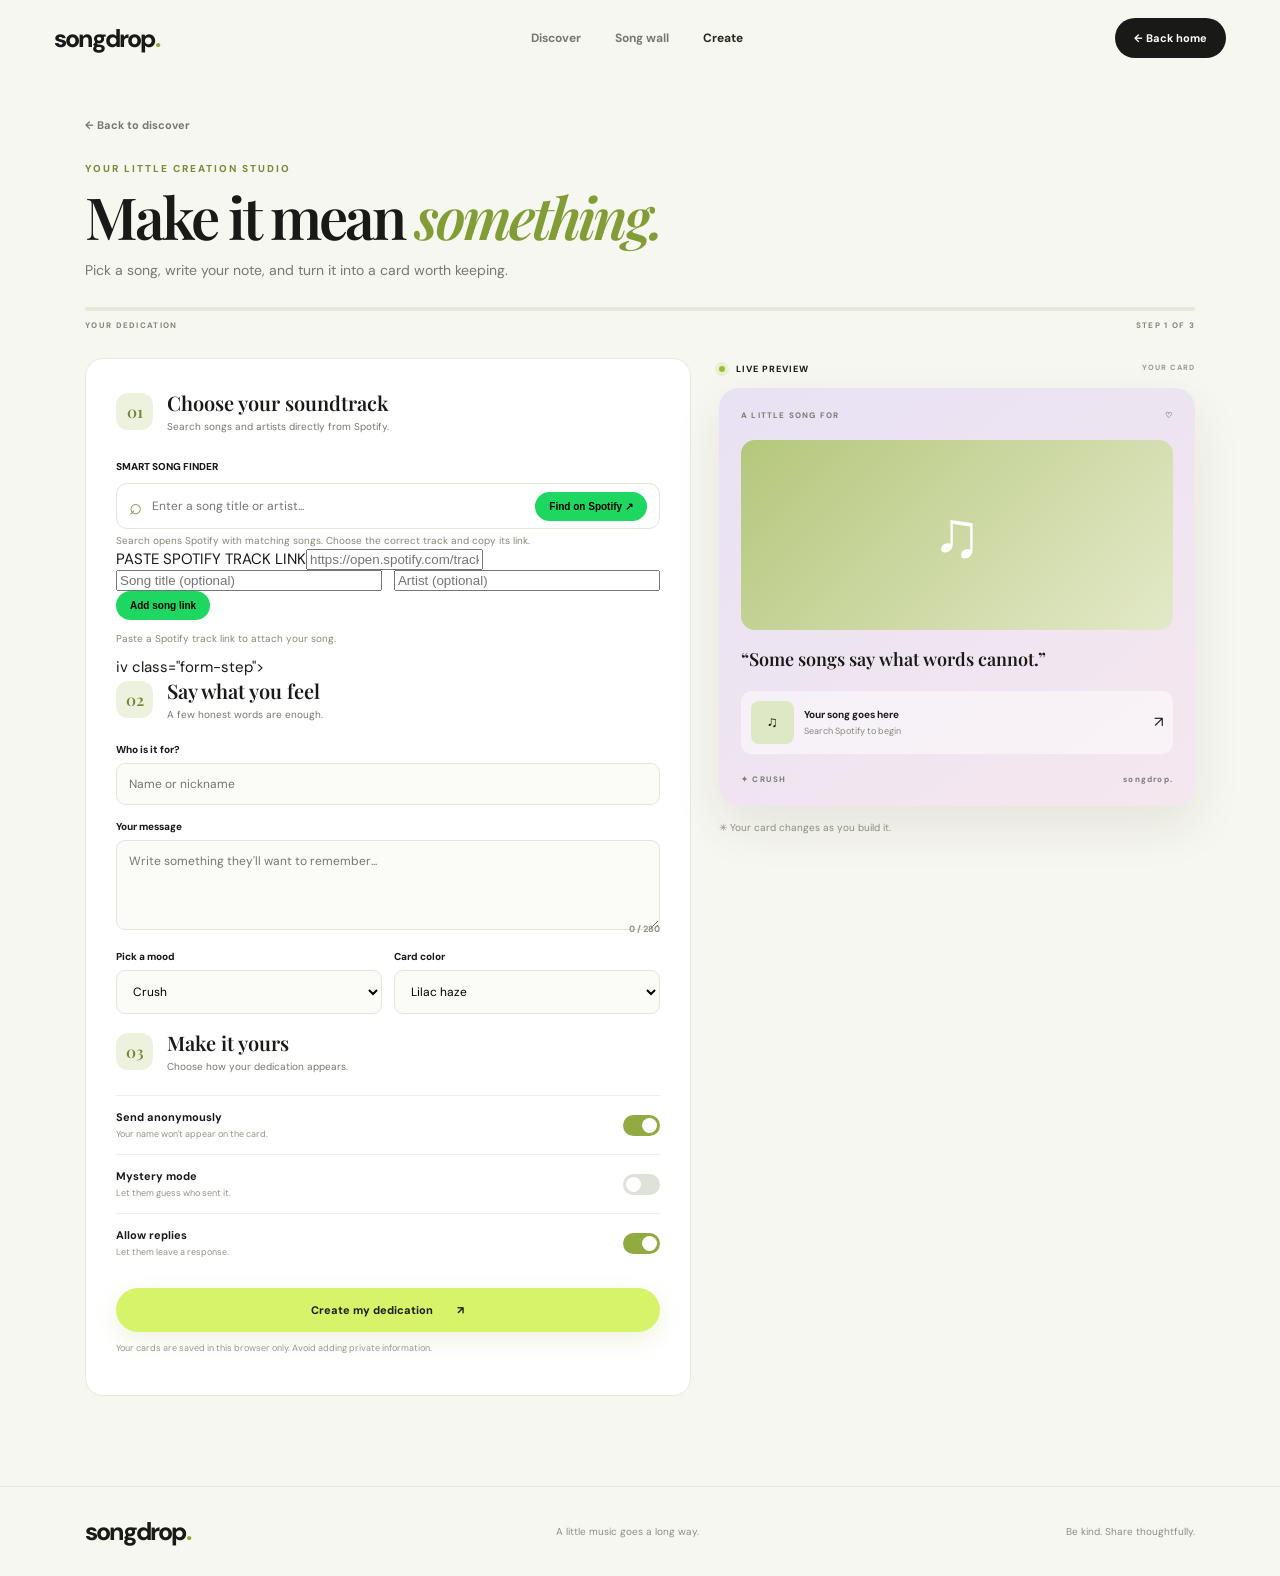
==== commit 2051528f: "Restore Spotify link input and add smart song finder" ====
--- a/create.html
+++ b/create.html
@@ -1 +1 @@
-<!doctype html><html lang="en"><head><meta charset="utf-8"><meta name="viewport" content="width=device-width,initial-scale=1"><meta name="theme-color" content="#11110f"><title>Create a dedication — songdrop.</title><link rel="preconnect" href="https://fonts.googleapis.com"><link rel="preconnect" href="https://fonts.gstatic.com" crossorigin><link href="https://fonts.googleapis.com/css2?family=DM+Sans:wght@400;500;600;700;800&family=Playfair+Display:ital,wght@0,600;0,700;1,600&display=swap" rel="stylesheet"><link rel="stylesheet" href="styles.css"><script src="app.js" defer></script></head><body class="create-page"><header class="topbar"><a class="brand" href="index.html">songdrop<span>.</span></a><nav><a href="index.html">Discover</a><a href="index.html#wall">Song wall</a><a class="active" href="create.html">Create</a></nav><a class="nav-cta" href="index.html">← Back home</a></header><main><section class="create-intro"><a class="back-link" href="index.html">← Back to discover</a><div class="eyebrow">YOUR LITTLE CREATION STUDIO</div><h1>Make it mean <em>something.</em></h1><p>Pick a song, write your note, and turn it into a card worth keeping.</p><div class="progress-track"><span class="progress-fill" id="progressFill"></span></div><div class="progress-label"><span>YOUR DEDICATION</span><span id="progressText">STEP 1 OF 3</span></div></section><section class="creator-layout"><form class="creator-form panel" id="dedicationForm"><div class="form-step"><div class="step-heading"><span>01</span><div><h2>Choose your soundtrack</h2><p>Search songs and artists directly from Spotify.</p></div></div><div class="spotify-connect" id="spotifyConnect"><div class="spotify-icon">◉</div><div><b>Spotify is ready</b><small>Connect your Spotify account to search the catalog. No setup needed.</small></div><button type="button" id="connectSpotify" class="spotify-button">Connect Spotify</button></div><div class="song-search-panel"><label for="songSearchInput">Search the Spotify catalog</label><div class="search-wrap"><span>⌕</span><input id="songSearchInput" type="search" placeholder="Try a song, artist, or album..." autocomplete="off"><kbd>SPOTIFY</kbd></div><div id="songSearchStatus" class="song-search-status">Connect Spotify to start searching.</div><div id="songSearchResults" class="song-search-results"></div><div id="selectedSong" class="selected-song hidden"></div></div></div><div class="form-step"><div class="step-heading"><span>02</span><div><h2>Say what you feel</h2><p>A few honest words are enough.</p></div></div><label class="field-label">Who is it for?<input id="recipient" maxlength="45" placeholder="Name or nickname" required></label><label class="field-label">Your message<textarea id="message" maxlength="280" rows="4" placeholder="Write something they'll want to remember..." required></textarea><small class="counter" id="messageCount">0 / 280</small></label><div class="two-col"><label class="field-label">Pick a mood<select id="mood"><option>Crush</option><option>Friendship</option><option>Miss you</option><option>Grateful</option><option>Heartfelt</option><option>Just because</option></select></label><label class="field-label">Card color<select id="theme"><option value="lavender">Lilac haze</option><option value="sunset">Soft sunset</option><option value="midnight">After hours</option><option value="peach">Peachy</option></select></label></div></div><div class="form-step"><div class="step-heading"><span>03</span><div><h2>Make it yours</h2><p>Choose how your dedication appears.</p></div></div><div class="privacy-row"><div><b>Send anonymously</b><small>Your name won't appear on the card.</small></div><label class="switch"><input id="anonymous" type="checkbox" checked><span></span></label></div><label id="senderWrap" class="field-label hidden">Your name<input id="sender" maxlength="45" placeholder="Your name"></label><div class="privacy-row"><div><b>Mystery mode</b><small>Let them guess who sent it.</small></div><label class="switch"><input id="mystery" type="checkbox"><span></span></label></div><div class="privacy-row"><div><b>Allow replies</b><small>Let them leave a response.</small></div><label class="switch"><input id="allowReplies" type="checkbox" checked><span></span></label></div><button class="button primary full" type="submit">Create my dedication <span>↗</span></button><p class="fine-print">Your cards are saved in this browser only. Avoid adding private information.</p></div><input id="songTitle" type="hidden"><input id="artist" type="hidden"><input id="songUrl" type="hidden"><input id="coverUrl" type="hidden"><input id="spotifyUri" type="hidden"></form><aside class="preview-column"><div class="preview-sticky"><div class="preview-top"><span><i></i> LIVE PREVIEW</span><small>YOUR CARD</small></div><article class="dedication-card theme-lavender" id="livePreview"><div class="card-top"><span>A LITTLE SONG FOR</span><b>♡</b></div><div class="cover-art" id="previewCover"><span>♫</span></div><p class="preview-message" id="previewMessage">“Some songs say what words cannot.”</p><div class="song-line"><div class="song-thumb" id="previewThumb">♫</div><div class="song-meta"><b id="previewSong">Your song goes here</b><small id="previewArtist">Search Spotify to begin</small></div><span>↗</span></div><div class="card-bottom"><span id="previewMood">✦ CRUSH</span><span>songdrop.</span></div></article><div class="preview-note">✳ Your card changes as you build it.</div><div id="createdResult" class="result-panel hidden"></div></div></aside></section></main><footer><a class="brand" href="index.html">songdrop<span>.</span></a><p>A little music goes a long way.</p><span>Be kind. Share thoughtfully.</span></footer><dialog id="cardDialog" class="card-dialog"><button class="dialog-close" id="closeDialog">×</button><div id="dialogContent"></div></dialog><div class="toast" id="toast" role="status"></div></body></html>+<!doctype html><html lang="en"><head><meta charset="utf-8"><meta name="viewport" content="width=device-width,initial-scale=1"><meta name="theme-color" content="#11110f"><title>Create a dedication — songdrop.</title><link rel="preconnect" href="https://fonts.googleapis.com"><link rel="preconnect" href="https://fonts.gstatic.com" crossorigin><link href="https://fonts.googleapis.com/css2?family=DM+Sans:wght@400;500;600;700;800&family=Playfair+Display:ital,wght@0,600;0,700;1,600&display=swap" rel="stylesheet"><link rel="stylesheet" href="styles.css"><script src="app.js" defer></script></head><body class="create-page"><header class="topbar"><a class="brand" href="index.html">songdrop<span>.</span></a><nav><a href="index.html">Discover</a><a href="index.html#wall">Song wall</a><a class="active" href="create.html">Create</a></nav><a class="nav-cta" href="index.html">← Back home</a></header><main><section class="create-intro"><a class="back-link" href="index.html">← Back to discover</a><div class="eyebrow">YOUR LITTLE CREATION STUDIO</div><h1>Make it mean <em>something.</em></h1><p>Pick a song, write your note, and turn it into a card worth keeping.</p><div class="progress-track"><span class="progress-fill" id="progressFill"></span></div><div class="progress-label"><span>YOUR DEDICATION</span><span id="progressText">STEP 1 OF 3</span></div></section><section class="creator-layout"><form class="creator-form panel" id="dedicationForm"><div class="form-step"><div class="step-heading"><span>01</span><div><h2>Choose your soundtrack</h2><p>Search songs and artists directly from Spotify.</p></div></div><div class="song-search-panel"><label for="songFinderInput">SMART SONG FINDER</label><div class="search-wrap"><span>⌕</span><input id="songFinderInput" type="search" placeholder="Enter a song title or artist..." autocomplete="off"><button type="button" id="findSongButton" class="spotify-button">Find on Spotify ↗</button></div><small class="song-search-status">Search opens Spotify with matching songs. Choose the correct track and copy its link.</small><div class="song-link-entry"><label for="songLinkInput">PASTE SPOTIFY TRACK LINK</label><input id="songLinkInput" type="url" placeholder="https://open.spotify.com/track/..." autocomplete="url"><div class="two-col"><input id="songTitleInput" type="text" placeholder="Song title (optional)"><input id="artistInput" type="text" placeholder="Artist (optional)"></div><button type="button" id="addSongLinkButton" class="spotify-button">Add song link</button><div id="songLinkStatus" class="song-search-status">Paste a Spotify track link to attach your song.</div></div><div id="selectedSong" class="selected-song hidden"></div></div></div>iv class="form-step"><div class="step-heading"><span>02</span><div><h2>Say what you feel</h2><p>A few honest words are enough.</p></div></div><label class="field-label">Who is it for?<input id="recipient" maxlength="45" placeholder="Name or nickname" required></label><label class="field-label">Your message<textarea id="message" maxlength="280" rows="4" placeholder="Write something they'll want to remember..." required></textarea><small class="counter" id="messageCount">0 / 280</small></label><div class="two-col"><label class="field-label">Pick a mood<select id="mood"><option>Crush</option><option>Friendship</option><option>Miss you</option><option>Grateful</option><option>Heartfelt</option><option>Just because</option></select></label><label class="field-label">Card color<select id="theme"><option value="lavender">Lilac haze</option><option value="sunset">Soft sunset</option><option value="midnight">After hours</option><option value="peach">Peachy</option></select></label></div></div><div class="form-step"><div class="step-heading"><span>03</span><div><h2>Make it yours</h2><p>Choose how your dedication appears.</p></div></div><div class="privacy-row"><div><b>Send anonymously</b><small>Your name won't appear on the card.</small></div><label class="switch"><input id="anonymous" type="checkbox" checked><span></span></label></div><label id="senderWrap" class="field-label hidden">Your name<input id="sender" maxlength="45" placeholder="Your name"></label><div class="privacy-row"><div><b>Mystery mode</b><small>Let them guess who sent it.</small></div><label class="switch"><input id="mystery" type="checkbox"><span></span></label></div><div class="privacy-row"><div><b>Allow replies</b><small>Let them leave a response.</small></div><label class="switch"><input id="allowReplies" type="checkbox" checked><span></span></label></div><button class="button primary full" type="submit">Create my dedication <span>↗</span></button><p class="fine-print">Your cards are saved in this browser only. Avoid adding private information.</p></div><input id="songTitle" type="hidden"><input id="artist" type="hidden"><input id="songUrl" type="hidden"><input id="coverUrl" type="hidden"><input id="spotifyUri" type="hidden"></form><aside class="preview-column"><div class="preview-sticky"><div class="preview-top"><span><i></i> LIVE PREVIEW</span><small>YOUR CARD</small></div><article class="dedication-card theme-lavender" id="livePreview"><div class="card-top"><span>A LITTLE SONG FOR</span><b>♡</b></div><div class="cover-art" id="previewCover"><span>♫</span></div><p class="preview-message" id="previewMessage">“Some songs say what words cannot.”</p><div class="song-line"><div class="song-thumb" id="previewThumb">♫</div><div class="song-meta"><b id="previewSong">Your song goes here</b><small id="previewArtist">Search Spotify to begin</small></div><span>↗</span></div><div class="card-bottom"><span id="previewMood">✦ CRUSH</span><span>songdrop.</span></div></article><div class="preview-note">✳ Your card changes as you build it.</div><div id="createdResult" class="result-panel hidden"></div></div></aside></section></main><footer><a class="brand" href="index.html">songdrop<span>.</span></a><p>A little music goes a long way.</p><span>Be kind. Share thoughtfully.</span></footer><dialog id="cardDialog" class="card-dialog"><button class="dialog-close" id="closeDialog">×</button><div id="dialogContent"></div></dialog><div class="toast" id="toast" role="status"></div></body></html>
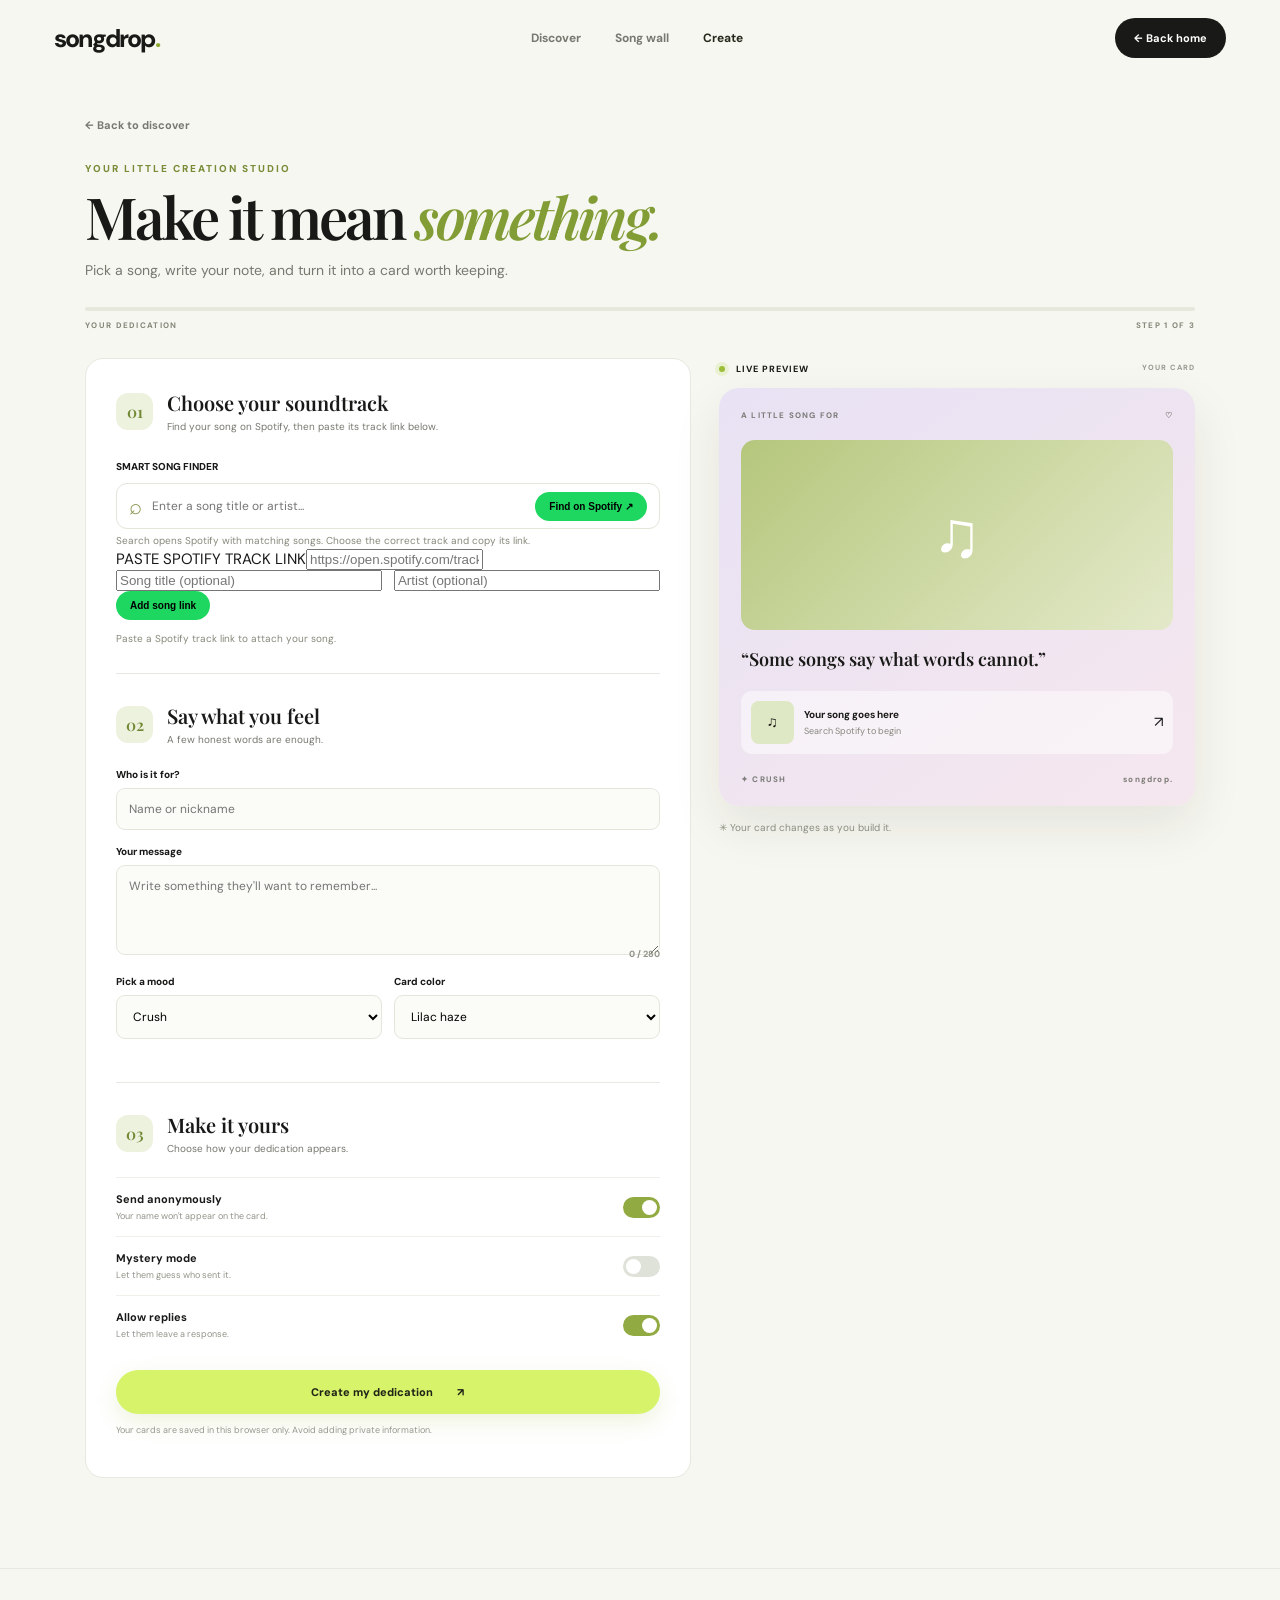
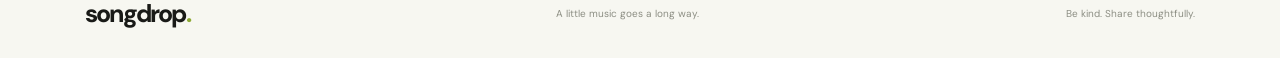
==== commit 285552eb: "Fix creator page markup after restoring Spotify link field" ====
--- a/create.html
+++ b/create.html
@@ -1 +1 @@
-<!doctype html><html lang="en"><head><meta charset="utf-8"><meta name="viewport" content="width=device-width,initial-scale=1"><meta name="theme-color" content="#11110f"><title>Create a dedication — songdrop.</title><link rel="preconnect" href="https://fonts.googleapis.com"><link rel="preconnect" href="https://fonts.gstatic.com" crossorigin><link href="https://fonts.googleapis.com/css2?family=DM+Sans:wght@400;500;600;700;800&family=Playfair+Display:ital,wght@0,600;0,700;1,600&display=swap" rel="stylesheet"><link rel="stylesheet" href="styles.css"><script src="app.js" defer></script></head><body class="create-page"><header class="topbar"><a class="brand" href="index.html">songdrop<span>.</span></a><nav><a href="index.html">Discover</a><a href="index.html#wall">Song wall</a><a class="active" href="create.html">Create</a></nav><a class="nav-cta" href="index.html">← Back home</a></header><main><section class="create-intro"><a class="back-link" href="index.html">← Back to discover</a><div class="eyebrow">YOUR LITTLE CREATION STUDIO</div><h1>Make it mean <em>something.</em></h1><p>Pick a song, write your note, and turn it into a card worth keeping.</p><div class="progress-track"><span class="progress-fill" id="progressFill"></span></div><div class="progress-label"><span>YOUR DEDICATION</span><span id="progressText">STEP 1 OF 3</span></div></section><section class="creator-layout"><form class="creator-form panel" id="dedicationForm"><div class="form-step"><div class="step-heading"><span>01</span><div><h2>Choose your soundtrack</h2><p>Search songs and artists directly from Spotify.</p></div></div><div class="song-search-panel"><label for="songFinderInput">SMART SONG FINDER</label><div class="search-wrap"><span>⌕</span><input id="songFinderInput" type="search" placeholder="Enter a song title or artist..." autocomplete="off"><button type="button" id="findSongButton" class="spotify-button">Find on Spotify ↗</button></div><small class="song-search-status">Search opens Spotify with matching songs. Choose the correct track and copy its link.</small><div class="song-link-entry"><label for="songLinkInput">PASTE SPOTIFY TRACK LINK</label><input id="songLinkInput" type="url" placeholder="https://open.spotify.com/track/..." autocomplete="url"><div class="two-col"><input id="songTitleInput" type="text" placeholder="Song title (optional)"><input id="artistInput" type="text" placeholder="Artist (optional)"></div><button type="button" id="addSongLinkButton" class="spotify-button">Add song link</button><div id="songLinkStatus" class="song-search-status">Paste a Spotify track link to attach your song.</div></div><div id="selectedSong" class="selected-song hidden"></div></div></div>iv class="form-step"><div class="step-heading"><span>02</span><div><h2>Say what you feel</h2><p>A few honest words are enough.</p></div></div><label class="field-label">Who is it for?<input id="recipient" maxlength="45" placeholder="Name or nickname" required></label><label class="field-label">Your message<textarea id="message" maxlength="280" rows="4" placeholder="Write something they'll want to remember..." required></textarea><small class="counter" id="messageCount">0 / 280</small></label><div class="two-col"><label class="field-label">Pick a mood<select id="mood"><option>Crush</option><option>Friendship</option><option>Miss you</option><option>Grateful</option><option>Heartfelt</option><option>Just because</option></select></label><label class="field-label">Card color<select id="theme"><option value="lavender">Lilac haze</option><option value="sunset">Soft sunset</option><option value="midnight">After hours</option><option value="peach">Peachy</option></select></label></div></div><div class="form-step"><div class="step-heading"><span>03</span><div><h2>Make it yours</h2><p>Choose how your dedication appears.</p></div></div><div class="privacy-row"><div><b>Send anonymously</b><small>Your name won't appear on the card.</small></div><label class="switch"><input id="anonymous" type="checkbox" checked><span></span></label></div><label id="senderWrap" class="field-label hidden">Your name<input id="sender" maxlength="45" placeholder="Your name"></label><div class="privacy-row"><div><b>Mystery mode</b><small>Let them guess who sent it.</small></div><label class="switch"><input id="mystery" type="checkbox"><span></span></label></div><div class="privacy-row"><div><b>Allow replies</b><small>Let them leave a response.</small></div><label class="switch"><input id="allowReplies" type="checkbox" checked><span></span></label></div><button class="button primary full" type="submit">Create my dedication <span>↗</span></button><p class="fine-print">Your cards are saved in this browser only. Avoid adding private information.</p></div><input id="songTitle" type="hidden"><input id="artist" type="hidden"><input id="songUrl" type="hidden"><input id="coverUrl" type="hidden"><input id="spotifyUri" type="hidden"></form><aside class="preview-column"><div class="preview-sticky"><div class="preview-top"><span><i></i> LIVE PREVIEW</span><small>YOUR CARD</small></div><article class="dedication-card theme-lavender" id="livePreview"><div class="card-top"><span>A LITTLE SONG FOR</span><b>♡</b></div><div class="cover-art" id="previewCover"><span>♫</span></div><p class="preview-message" id="previewMessage">“Some songs say what words cannot.”</p><div class="song-line"><div class="song-thumb" id="previewThumb">♫</div><div class="song-meta"><b id="previewSong">Your song goes here</b><small id="previewArtist">Search Spotify to begin</small></div><span>↗</span></div><div class="card-bottom"><span id="previewMood">✦ CRUSH</span><span>songdrop.</span></div></article><div class="preview-note">✳ Your card changes as you build it.</div><div id="createdResult" class="result-panel hidden"></div></div></aside></section></main><footer><a class="brand" href="index.html">songdrop<span>.</span></a><p>A little music goes a long way.</p><span>Be kind. Share thoughtfully.</span></footer><dialog id="cardDialog" class="card-dialog"><button class="dialog-close" id="closeDialog">×</button><div id="dialogContent"></div></dialog><div class="toast" id="toast" role="status"></div></body></html>+<!doctype html><html lang="en"><head><meta charset="utf-8"><meta name="viewport" content="width=device-width,initial-scale=1"><meta name="theme-color" content="#11110f"><title>Create a dedication — songdrop.</title><link rel="preconnect" href="https://fonts.googleapis.com"><link rel="preconnect" href="https://fonts.gstatic.com" crossorigin><link href="https://fonts.googleapis.com/css2?family=DM+Sans:wght@400;500;600;700;800&family=Playfair+Display:ital,wght@0,600;0,700;1,600&display=swap" rel="stylesheet"><link rel="stylesheet" href="styles.css"><script src="app.js" defer></script></head><body class="create-page"><header class="topbar"><a class="brand" href="index.html">songdrop<span>.</span></a><nav><a href="index.html">Discover</a><a href="index.html#wall">Song wall</a><a class="active" href="create.html">Create</a></nav><a class="nav-cta" href="index.html">← Back home</a></header><main><section class="create-intro"><a class="back-link" href="index.html">← Back to discover</a><div class="eyebrow">YOUR LITTLE CREATION STUDIO</div><h1>Make it mean <em>something.</em></h1><p>Pick a song, write your note, and turn it into a card worth keeping.</p><div class="progress-track"><span class="progress-fill" id="progressFill"></span></div><div class="progress-label"><span>YOUR DEDICATION</span><span id="progressText">STEP 1 OF 3</span></div></section><section class="creator-layout"><form class="creator-form panel" id="dedicationForm"><div class="form-step"><div class="step-heading"><span>01</span><div><h2>Choose your soundtrack</h2><p>Find your song on Spotify, then paste its track link below.</p></div></div><div class="song-search-panel"><label for="songFinderInput">SMART SONG FINDER</label><div class="search-wrap"><span>⌕</span><input id="songFinderInput" type="search" placeholder="Enter a song title or artist..." autocomplete="off"><button type="button" id="findSongButton" class="spotify-button">Find on Spotify ↗</button></div><small class="song-search-status">Search opens Spotify with matching songs. Choose the correct track and copy its link.</small><div class="song-link-entry"><label for="songLinkInput">PASTE SPOTIFY TRACK LINK</label><input id="songLinkInput" type="url" placeholder="https://open.spotify.com/track/..." autocomplete="url"><div class="two-col"><input id="songTitleInput" type="text" placeholder="Song title (optional)"><input id="artistInput" type="text" placeholder="Artist (optional)"></div><button type="button" id="addSongLinkButton" class="spotify-button">Add song link</button><div id="songLinkStatus" class="song-search-status">Paste a Spotify track link to attach your song.</div></div><div id="selectedSong" class="selected-song hidden"></div></div></div><div class="form-step"><div class="step-heading"><span>02</span><div><h2>Say what you feel</h2><p>A few honest words are enough.</p></div></div><label class="field-label">Who is it for?<input id="recipient" maxlength="45" placeholder="Name or nickname" required></label><label class="field-label">Your message<textarea id="message" maxlength="280" rows="4" placeholder="Write something they'll want to remember..." required></textarea><small class="counter" id="messageCount">0 / 280</small></label><div class="two-col"><label class="field-label">Pick a mood<select id="mood"><option>Crush</option><option>Friendship</option><option>Miss you</option><option>Grateful</option><option>Heartfelt</option><option>Just because</option></select></label><label class="field-label">Card color<select id="theme"><option value="lavender">Lilac haze</option><option value="sunset">Soft sunset</option><option value="midnight">After hours</option><option value="peach">Peachy</option></select></label></div></div><div class="form-step"><div class="step-heading"><span>03</span><div><h2>Make it yours</h2><p>Choose how your dedication appears.</p></div></div><div class="privacy-row"><div><b>Send anonymously</b><small>Your name won't appear on the card.</small></div><label class="switch"><input id="anonymous" type="checkbox" checked><span></span></label></div><label id="senderWrap" class="field-label hidden">Your name<input id="sender" maxlength="45" placeholder="Your name"></label><div class="privacy-row"><div><b>Mystery mode</b><small>Let them guess who sent it.</small></div><label class="switch"><input id="mystery" type="checkbox"><span></span></label></div><div class="privacy-row"><div><b>Allow replies</b><small>Let them leave a response.</small></div><label class="switch"><input id="allowReplies" type="checkbox" checked><span></span></label></div><button class="button primary full" type="submit">Create my dedication <span>↗</span></button><p class="fine-print">Your cards are saved in this browser only. Avoid adding private information.</p></div><input id="songTitle" type="hidden"><input id="artist" type="hidden"><input id="songUrl" type="hidden"><input id="coverUrl" type="hidden"><input id="spotifyUri" type="hidden"></form><aside class="preview-column"><div class="preview-sticky"><div class="preview-top"><span><i></i> LIVE PREVIEW</span><small>YOUR CARD</small></div><article class="dedication-card theme-lavender" id="livePreview"><div class="card-top"><span>A LITTLE SONG FOR</span><b>♡</b></div><div class="cover-art" id="previewCover"><span>♫</span></div><p class="preview-message" id="previewMessage">“Some songs say what words cannot.”</p><div class="song-line"><div class="song-thumb" id="previewThumb">♫</div><div class="song-meta"><b id="previewSong">Your song goes here</b><small id="previewArtist">Search Spotify to begin</small></div><span>↗</span></div><div class="card-bottom"><span id="previewMood">✦ CRUSH</span><span>songdrop.</span></div></article><div class="preview-note">✳ Your card changes as you build it.</div><div id="createdResult" class="result-panel hidden"></div></div></aside></section></main><footer><a class="brand" href="index.html">songdrop<span>.</span></a><p>A little music goes a long way.</p><span>Be kind. Share thoughtfully.</span></footer><dialog id="cardDialog" class="card-dialog"><button class="dialog-close" id="closeDialog">×</button><div id="dialogContent"></div></dialog><div class="toast" id="toast" role="status"></div></body></html>
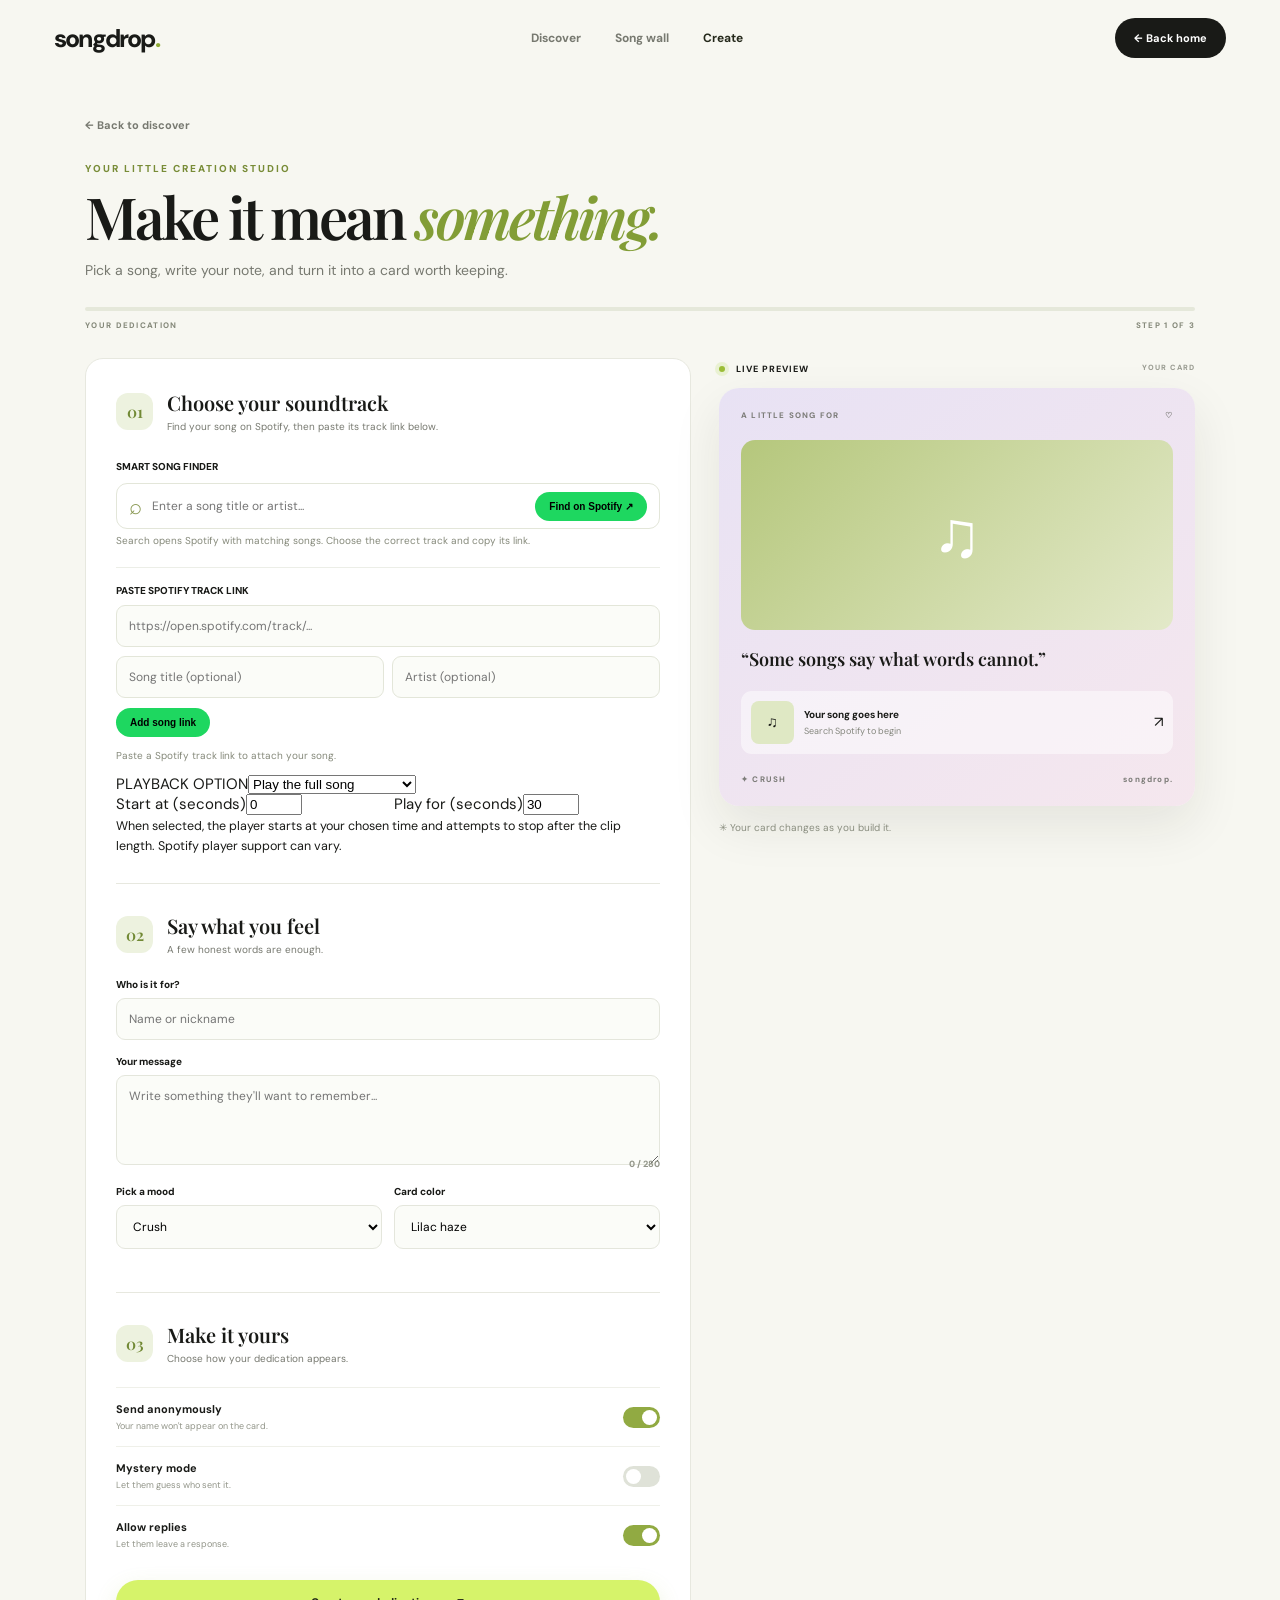
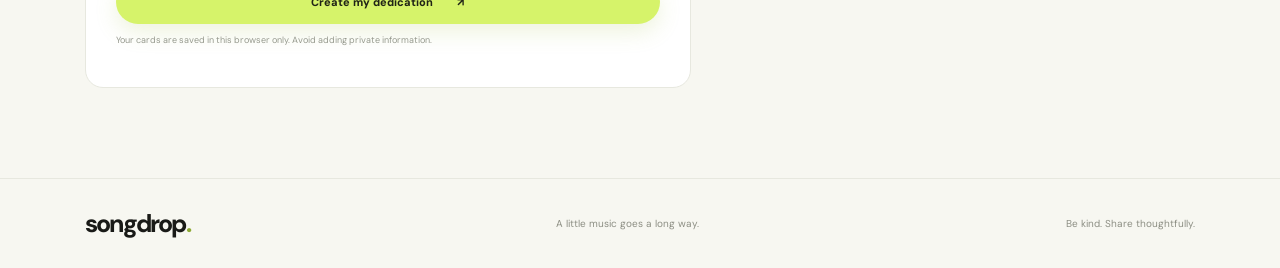
==== commit 10a854d9: "Add full song or selected clip options" ====
--- a/create.html
+++ b/create.html
@@ -1 +1 @@
-<!doctype html><html lang="en"><head><meta charset="utf-8"><meta name="viewport" content="width=device-width,initial-scale=1"><meta name="theme-color" content="#11110f"><title>Create a dedication — songdrop.</title><link rel="preconnect" href="https://fonts.googleapis.com"><link rel="preconnect" href="https://fonts.gstatic.com" crossorigin><link href="https://fonts.googleapis.com/css2?family=DM+Sans:wght@400;500;600;700;800&family=Playfair+Display:ital,wght@0,600;0,700;1,600&display=swap" rel="stylesheet"><link rel="stylesheet" href="styles.css"><script src="app.js" defer></script></head><body class="create-page"><header class="topbar"><a class="brand" href="index.html">songdrop<span>.</span></a><nav><a href="index.html">Discover</a><a href="index.html#wall">Song wall</a><a class="active" href="create.html">Create</a></nav><a class="nav-cta" href="index.html">← Back home</a></header><main><section class="create-intro"><a class="back-link" href="index.html">← Back to discover</a><div class="eyebrow">YOUR LITTLE CREATION STUDIO</div><h1>Make it mean <em>something.</em></h1><p>Pick a song, write your note, and turn it into a card worth keeping.</p><div class="progress-track"><span class="progress-fill" id="progressFill"></span></div><div class="progress-label"><span>YOUR DEDICATION</span><span id="progressText">STEP 1 OF 3</span></div></section><section class="creator-layout"><form class="creator-form panel" id="dedicationForm"><div class="form-step"><div class="step-heading"><span>01</span><div><h2>Choose your soundtrack</h2><p>Find your song on Spotify, then paste its track link below.</p></div></div><div class="song-search-panel"><label for="songFinderInput">SMART SONG FINDER</label><div class="search-wrap"><span>⌕</span><input id="songFinderInput" type="search" placeholder="Enter a song title or artist..." autocomplete="off"><button type="button" id="findSongButton" class="spotify-button">Find on Spotify ↗</button></div><small class="song-search-status">Search opens Spotify with matching songs. Choose the correct track and copy its link.</small><div class="song-link-entry"><label for="songLinkInput">PASTE SPOTIFY TRACK LINK</label><input id="songLinkInput" type="url" placeholder="https://open.spotify.com/track/..." autocomplete="url"><div class="two-col"><input id="songTitleInput" type="text" placeholder="Song title (optional)"><input id="artistInput" type="text" placeholder="Artist (optional)"></div><button type="button" id="addSongLinkButton" class="spotify-button">Add song link</button><div id="songLinkStatus" class="song-search-status">Paste a Spotify track link to attach your song.</div></div><div id="selectedSong" class="selected-song hidden"></div></div></div><div class="form-step"><div class="step-heading"><span>02</span><div><h2>Say what you feel</h2><p>A few honest words are enough.</p></div></div><label class="field-label">Who is it for?<input id="recipient" maxlength="45" placeholder="Name or nickname" required></label><label class="field-label">Your message<textarea id="message" maxlength="280" rows="4" placeholder="Write something they'll want to remember..." required></textarea><small class="counter" id="messageCount">0 / 280</small></label><div class="two-col"><label class="field-label">Pick a mood<select id="mood"><option>Crush</option><option>Friendship</option><option>Miss you</option><option>Grateful</option><option>Heartfelt</option><option>Just because</option></select></label><label class="field-label">Card color<select id="theme"><option value="lavender">Lilac haze</option><option value="sunset">Soft sunset</option><option value="midnight">After hours</option><option value="peach">Peachy</option></select></label></div></div><div class="form-step"><div class="step-heading"><span>03</span><div><h2>Make it yours</h2><p>Choose how your dedication appears.</p></div></div><div class="privacy-row"><div><b>Send anonymously</b><small>Your name won't appear on the card.</small></div><label class="switch"><input id="anonymous" type="checkbox" checked><span></span></label></div><label id="senderWrap" class="field-label hidden">Your name<input id="sender" maxlength="45" placeholder="Your name"></label><div class="privacy-row"><div><b>Mystery mode</b><small>Let them guess who sent it.</small></div><label class="switch"><input id="mystery" type="checkbox"><span></span></label></div><div class="privacy-row"><div><b>Allow replies</b><small>Let them leave a response.</small></div><label class="switch"><input id="allowReplies" type="checkbox" checked><span></span></label></div><button class="button primary full" type="submit">Create my dedication <span>↗</span></button><p class="fine-print">Your cards are saved in this browser only. Avoid adding private information.</p></div><input id="songTitle" type="hidden"><input id="artist" type="hidden"><input id="songUrl" type="hidden"><input id="coverUrl" type="hidden"><input id="spotifyUri" type="hidden"></form><aside class="preview-column"><div class="preview-sticky"><div class="preview-top"><span><i></i> LIVE PREVIEW</span><small>YOUR CARD</small></div><article class="dedication-card theme-lavender" id="livePreview"><div class="card-top"><span>A LITTLE SONG FOR</span><b>♡</b></div><div class="cover-art" id="previewCover"><span>♫</span></div><p class="preview-message" id="previewMessage">“Some songs say what words cannot.”</p><div class="song-line"><div class="song-thumb" id="previewThumb">♫</div><div class="song-meta"><b id="previewSong">Your song goes here</b><small id="previewArtist">Search Spotify to begin</small></div><span>↗</span></div><div class="card-bottom"><span id="previewMood">✦ CRUSH</span><span>songdrop.</span></div></article><div class="preview-note">✳ Your card changes as you build it.</div><div id="createdResult" class="result-panel hidden"></div></div></aside></section></main><footer><a class="brand" href="index.html">songdrop<span>.</span></a><p>A little music goes a long way.</p><span>Be kind. Share thoughtfully.</span></footer><dialog id="cardDialog" class="card-dialog"><button class="dialog-close" id="closeDialog">×</button><div id="dialogContent"></div></dialog><div class="toast" id="toast" role="status"></div></body></html>+<!doctype html><html lang="en"><head><meta charset="utf-8"><meta name="viewport" content="width=device-width,initial-scale=1"><meta name="theme-color" content="#11110f"><title>Create a dedication — songdrop.</title><link rel="preconnect" href="https://fonts.googleapis.com"><link rel="preconnect" href="https://fonts.gstatic.com" crossorigin><link href="https://fonts.googleapis.com/css2?family=DM+Sans:wght@400;500;600;700;800&family=Playfair+Display:ital,wght@0,600;0,700;1,600&display=swap" rel="stylesheet"><link rel="stylesheet" href="styles.css"><script src="app.js" defer></script></head><body class="create-page"><header class="topbar"><a class="brand" href="index.html">songdrop<span>.</span></a><nav><a href="index.html">Discover</a><a href="index.html#wall">Song wall</a><a class="active" href="create.html">Create</a></nav><a class="nav-cta" href="index.html">← Back home</a></header><main><section class="create-intro"><a class="back-link" href="index.html">← Back to discover</a><div class="eyebrow">YOUR LITTLE CREATION STUDIO</div><h1>Make it mean <em>something.</em></h1><p>Pick a song, write your note, and turn it into a card worth keeping.</p><div class="progress-track"><span class="progress-fill" id="progressFill"></span></div><div class="progress-label"><span>YOUR DEDICATION</span><span id="progressText">STEP 1 OF 3</span></div></section><section class="creator-layout"><form class="creator-form panel" id="dedicationForm"><div class="form-step"><div class="step-heading"><span>01</span><div><h2>Choose your soundtrack</h2><p>Find your song on Spotify, then paste its track link below.</p></div></div><div class="song-search-panel"><label for="songFinderInput">SMART SONG FINDER</label><div class="search-wrap"><span>⌕</span><input id="songFinderInput" type="search" placeholder="Enter a song title or artist..." autocomplete="off"><button type="button" id="findSongButton" class="spotify-button">Find on Spotify ↗</button></div><small class="song-search-status">Search opens Spotify with matching songs. Choose the correct track and copy its link.</small><div class="song-link-entry"><label for="songLinkInput">PASTE SPOTIFY TRACK LINK</label><input id="songLinkInput" type="url" placeholder="https://open.spotify.com/track/..." autocomplete="url"><div class="two-col"><input id="songTitleInput" type="text" placeholder="Song title (optional)"><input id="artistInput" type="text" placeholder="Artist (optional)"></div><button type="button" id="addSongLinkButton" class="spotify-button">Add song link</button><div id="songLinkStatus" class="song-search-status">Paste a Spotify track link to attach your song.</div></div><div id="selectedSong" class="selected-song hidden"></div><div class="clip-settings"><label for="playMode">PLAYBACK OPTION</label><select id="playMode"><option value="full">Play the full song</option><option value="clip">Play only a selected part</option></select><div class="two-col clip-fields"><label>Start at (seconds)<input id="clipStartInput" type="number" min="0" max="600" value="0"></label><label>Play for (seconds)<input id="clipDurationInput" type="number" min="5" max="120" value="30"></label></div><small>When selected, the player starts at your chosen time and attempts to stop after the clip length. Spotify player support can vary.</small></div></div></div><div class="form-step"><div class="step-heading"><span>02</span><div><h2>Say what you feel</h2><p>A few honest words are enough.</p></div></div><label class="field-label">Who is it for?<input id="recipient" maxlength="45" placeholder="Name or nickname" required></label><label class="field-label">Your message<textarea id="message" maxlength="280" rows="4" placeholder="Write something they'll want to remember..." required></textarea><small class="counter" id="messageCount">0 / 280</small></label><div class="two-col"><label class="field-label">Pick a mood<select id="mood"><option>Crush</option><option>Friendship</option><option>Miss you</option><option>Grateful</option><option>Heartfelt</option><option>Just because</option></select></label><label class="field-label">Card color<select id="theme"><option value="lavender">Lilac haze</option><option value="sunset">Soft sunset</option><option value="midnight">After hours</option><option value="peach">Peachy</option></select></label></div></div><div class="form-step"><div class="step-heading"><span>03</span><div><h2>Make it yours</h2><p>Choose how your dedication appears.</p></div></div><div class="privacy-row"><div><b>Send anonymously</b><small>Your name won't appear on the card.</small></div><label class="switch"><input id="anonymous" type="checkbox" checked><span></span></label></div><label id="senderWrap" class="field-label hidden">Your name<input id="sender" maxlength="45" placeholder="Your name"></label><div class="privacy-row"><div><b>Mystery mode</b><small>Let them guess who sent it.</small></div><label class="switch"><input id="mystery" type="checkbox"><span></span></label></div><div class="privacy-row"><div><b>Allow replies</b><small>Let them leave a response.</small></div><label class="switch"><input id="allowReplies" type="checkbox" checked><span></span></label></div><button class="button primary full" type="submit">Create my dedication <span>↗</span></button><p class="fine-print">Your cards are saved in this browser only. Avoid adding private information.</p></div><input id="songTitle" type="hidden"><input id="artist" type="hidden"><input id="songUrl" type="hidden"><input id="coverUrl" type="hidden"><input id="spotifyUri" type="hidden"></form><aside class="preview-column"><div class="preview-sticky"><div class="preview-top"><span><i></i> LIVE PREVIEW</span><small>YOUR CARD</small></div><article class="dedication-card theme-lavender" id="livePreview"><div class="card-top"><span>A LITTLE SONG FOR</span><b>♡</b></div><div class="cover-art" id="previewCover"><span>♫</span></div><p class="preview-message" id="previewMessage">“Some songs say what words cannot.”</p><div class="song-line"><div class="song-thumb" id="previewThumb">♫</div><div class="song-meta"><b id="previewSong">Your song goes here</b><small id="previewArtist">Search Spotify to begin</small></div><span>↗</span></div><div class="card-bottom"><span id="previewMood">✦ CRUSH</span><span>songdrop.</span></div></article><div class="preview-note">✳ Your card changes as you build it.</div><div id="createdResult" class="result-panel hidden"></div></div></aside></section></main><footer><a class="brand" href="index.html">songdrop<span>.</span></a><p>A little music goes a long way.</p><span>Be kind. Share thoughtfully.</span></footer><dialog id="cardDialog" class="card-dialog"><button class="dialog-close" id="closeDialog">×</button><div id="dialogContent"></div></dialog><div class="toast" id="toast" role="status"></div></body></html>
--- a/styles.css
+++ b/styles.css
@@ -1 +1,4 @@
-:root{--ink:#191a17;--muted:#777970;--lime:#d6f36a;--paper:#f7f7f1;--line:#e7e8df;--serif:"Playfair Display",Georgia,serif;--sans:"DM Sans",Arial,sans-serif}*{box-sizing:border-box}html{scroll-behavior:smooth}body{margin:0;background:var(--paper);color:var(--ink);font:15px var(--sans)}a{color:inherit;text-decoration:none}.topbar{height:76px;max-width:1240px;margin:auto;padding:0 34px;display:flex;align-items:center;justify-content:space-between}.brand{font-size:25px;font-weight:800;letter-spacing:-1.8px}.brand span{color:#8eaa35}nav{display:flex;gap:34px}nav a,.text-link{font-size:12px;font-weight:700;color:#777970}nav a:hover,nav a.active,.text-link:hover{color:#25291b}.nav-cta{background:var(--ink);color:white;border-radius:99px;padding:13px 19px;font-size:11px;font-weight:700}.nav-cta b{color:var(--lime);padding-left:14px}.hero{max-width:1240px;min-height:590px;margin:auto;padding:72px 5.5% 65px;display:grid;grid-template-columns:1fr 1fr;align-items:center;gap:50px}.eyebrow{font-size:10px;letter-spacing:2px;font-weight:800;color:#788c37;margin-bottom:20px}.eyebrow i,.preview-top i{display:inline-block;width:7px;height:7px;background:#9bbd37;border-radius:50%;margin-right:8px;box-shadow:0 0 0 4px #e9f1d2}.hero h1,.create-intro h1{font:600 clamp(52px,6.2vw,83px)/1.02 var(--serif);letter-spacing:-3px;margin:0 0 22px}.hero h1 em,.create-intro h1 em,.section-heading h2 em{color:#829d36}.hero-copy>p,.create-intro>p{max-width:430px;color:var(--muted);line-height:1.8;font-size:14px}.hero-actions{display:flex;align-items:center;gap:24px;margin-top:30px}.button{display:inline-flex;justify-content:center;align-items:center;gap:24px;border:0;border-radius:99px;padding:15px 21px;font:800 11px var(--sans);cursor:pointer;transition:.2s}.button:hover,.nav-cta:hover{transform:translateY(-2px)}.primary{background:var(--lime);color:#202416;box-shadow:0 8px 22px #a4bd4b30}.secondary{background:#edf0df;color:#394324}.hero-foot{margin-top:46px;color:#8b8d82;font-size:11px}.mini-stamps{font-size:18px;color:#92a74b;margin-right:9px}.hero-visual{height:440px;position:relative;display:grid;place-items:center}.visual-orbit{position:absolute;width:390px;height:390px;border:1px solid #e1e5d5;border-radius:50%}.hero-card{position:absolute;width:245px;padding:18px;border-radius:18px;background:#fff;box-shadow:0 24px 65px #252b151a}.card-back{transform:translate(-90px,-5px) rotate(-9deg);background:#e9eddd}.card-front{transform:translate(42px,9px) rotate(5deg);z-index:2}.hero-card-head{display:flex;justify-content:space-between}.hero-card small{font-size:8px;letter-spacing:1.5px;font-weight:800}.hero-card-art{height:160px;margin:16px 0;border-radius:12px;display:grid;place-items:center;font-size:58px}.art-pink{background:linear-gradient(135deg,#f3c8bc,#e9a8a4);color:#fff}.art-green{background:linear-gradient(135deg,#cbdc91,#819c50);color:white}.hero-card p{font:600 16px var(--serif);margin:8px 0}.hero-card>span{font-size:9px;color:#87897f}.hero-track{display:flex;align-items:center;gap:9px;padding:9px;background:#f4f5ef;border-radius:10px;margin-top:14px}.track-cover{width:29px;height:29px;border-radius:7px;background:#dce8b8;display:grid;place-items:center}.hero-track b,.hero-track small{display:block;font-size:9px}.hero-track small{color:#898b81;margin-top:3px}.hero-track>span{margin-left:auto;font-size:10px}.floating-chip{position:absolute;background:#fff;padding:12px 16px;border-radius:99px;box-shadow:0 10px 30px #1d211015;font-size:10px;font-weight:700;z-index:3}.chip-top{top:10%;right:3%}.chip-bottom{bottom:8%;left:2%}.steps{max-width:1110px;margin:0 auto 100px;background:#ecefe2;border-radius:17px;padding:25px 30px;display:grid;grid-template-columns:repeat(3,1fr)}.steps>div{display:grid;grid-template-columns:36px 1fr;align-items:center;border-right:1px solid #d9deca;padding:4px 24px}.steps>div:last-child{border:0}.steps b{grid-row:span 2;color:#91a64e;font:600 17px var(--serif)}.steps strong{font-size:12px}.steps small{font-size:10px;color:#85897a;margin-top:4px}.section{max-width:1110px;margin:0 auto 100px}.section-heading{display:flex;justify-content:space-between;align-items:end;margin-bottom:30px}.section-heading h2{font:600 43px/1.1 var(--serif);letter-spacing:-1px;margin:0}.wall-toolbar{display:flex;justify-content:space-between;align-items:center;margin-bottom:18px}.filter-pills{display:flex;gap:8px;flex-wrap:wrap}.filter-pills button{border:1px solid var(--line);background:#fff;padding:9px 14px;border-radius:99px;font:700 10px var(--sans);cursor:pointer}.filter-pills button.active{background:var(--ink);border-color:var(--ink);color:#fff}.wall-toolbar>span{font-size:10px;color:var(--muted)}.wall-search{display:flex;align-items:center;gap:10px;background:white;border:1px solid var(--line);padding:0 15px;border-radius:12px;margin-bottom:22px;max-width:480px}.wall-search span{font-size:24px;color:#919482}.wall-search input{width:100%;border:0;outline:0;padding:14px 0;background:transparent;font:12px var(--sans)}.wall-grid{display:grid;grid-template-columns:repeat(3,1fr);gap:17px}.wall-card{background:white;border:1px solid var(--line);border-radius:16px;overflow:hidden;cursor:pointer;transition:.2s}.wall-card:hover{transform:translateY(-4px);box-shadow:0 16px 35px #22240f12}.wall-art{height:145px;background:linear-gradient(135deg,#dfe9bd,#b5c77d);display:grid;place-items:center;font-size:48px;overflow:hidden}.wall-art img{width:100%;height:100%;object-fit:cover}.wall-card-body{padding:18px}.wall-card-body>small{font-size:8px;letter-spacing:1px;color:#7f913f;font-weight:800}.wall-card blockquote{font:600 17px/1.45 var(--serif);margin:14px 0}.wall-song{display:flex;flex-direction:column;gap:4px;padding-top:12px;border-top:1px solid var(--line)}.wall-song b{font-size:11px}.wall-song span{font-size:10px;color:var(--muted)}.wall-actions{display:flex;justify-content:space-between;align-items:center;margin-top:15px;color:#8c8e83;font-size:9px}.wall-actions button{border:0;background:#f2f4e9;border-radius:99px;padding:7px 10px;cursor:pointer}.empty-state{text-align:center;padding:65px 15px}.empty-state>div{font-size:38px;color:#91a64e}.empty-state h3{font:600 25px var(--serif);margin:12px 0}.empty-state p{font-size:12px;color:var(--muted);margin-bottom:22px}footer{border-top:1px solid var(--line);padding:28px max(calc((100% - 1110px)/2),28px);display:flex;align-items:center;justify-content:space-between}footer p,footer>span{font-size:10px;color:#8c8e83}.create-intro{max-width:1110px;margin:38px auto 28px}.back-link{display:inline-block;font-size:11px;color:#777970;font-weight:700;margin-bottom:30px}.create-intro .eyebrow{margin-bottom:12px}.create-intro h1{font-size:58px;margin:0}.create-intro>p{margin:12px 0 24px}.progress-track{height:4px;background:#e5e8da;border-radius:9px;overflow:hidden}.progress-fill{display:block;height:100%;width:0;background:#9bb63e;transition:.3s}.progress-label{display:flex;justify-content:space-between;margin-top:9px;font-size:8px;font-weight:800;letter-spacing:1.3px;color:#85897a}.creator-layout{max-width:1110px;margin:0 auto 90px;display:grid;grid-template-columns:1.12fr .88fr;gap:28px;align-items:start}.panel{background:#fff;border:1px solid var(--line);border-radius:18px}.creator-form{padding:30px}.form-step+.form-step{border-top:1px solid var(--line);margin-top:28px;padding-top:28px}.step-heading{display:flex;gap:14px;align-items:center;margin-bottom:22px}.step-heading>span{width:37px;height:37px;border-radius:12px;background:#edf2df;display:grid;place-items:center;color:#718934;font:600 16px var(--serif)}.step-heading h2{font:600 20px var(--serif);margin:0}.step-heading p{font-size:10px;color:var(--muted);margin:4px 0 0}.spotify-connect{display:flex;align-items:center;gap:12px;background:#f1f5e7;border:1px solid #e2e9d0;border-radius:13px;padding:13px;margin-bottom:10px}.spotify-icon{width:35px;height:35px;background:#1ed760;color:#123a1f;border-radius:50%;display:grid;place-items:center;font-size:23px}.spotify-connect>div:nth-child(2){flex:1}.spotify-connect b,.spotify-connect small{display:block}.spotify-connect b{font-size:11px}.spotify-connect small{font-size:9px;color:#7e8473;margin-top:3px}.spotify-button{border:0;background:#1ed760;border-radius:99px;padding:9px 14px;font-size:10px;font-weight:800;cursor:pointer}.spotify-setup{display:none;background:#f8f8f3;border:1px solid var(--line);padding:13px;border-radius:12px;margin-bottom:12px}.spotify-setup.open{display:block}.spotify-setup label,.field-label{display:block;font-size:10px;font-weight:800;margin-bottom:12px}.spotify-setup input,.field-label input,.field-label textarea,.field-label select,.reply-list input{display:block;width:100%;margin-top:7px;border:1px solid #e4e6dc;background:#fbfcf8;border-radius:9px;padding:12px;font:12px var(--sans);outline:0}.spotify-setup small{display:block;font-size:9px;color:var(--muted);margin:7px 0}.spotify-setup small a{color:#617a2b;text-decoration:underline}.small-button{border:0;background:#edf1e2;color:#3e4a27;border-radius:99px;padding:9px 13px;font:700 10px var(--sans);cursor:pointer}.song-search-panel{margin-top:20px}.song-search-panel>label{font-size:10px;font-weight:800}.search-wrap{display:flex;align-items:center;gap:10px;border:1px solid #e3e6d9;border-radius:11px;padding:0 12px;margin-top:8px}.search-wrap>span{font-size:22px;color:#87964f}.search-wrap input{border:0;outline:0;flex:1;min-width:0;padding:14px 0;font:12px var(--sans)}kbd{font:800 8px var(--sans);color:#84934f;background:#f0f3e6;padding:6px 8px;border-radius:5px}.song-search-status{font-size:10px;color:#85897a;margin:12px 0}.song-search-results{display:grid;gap:7px;max-height:360px;overflow:auto}.song-result{display:flex;align-items:center;gap:11px;text-align:left;border:1px solid #eceee7;background:white;border-radius:11px;padding:8px;cursor:pointer}.song-result:hover{background:#f5f7ef}.song-result img{width:48px;height:48px;object-fit:cover;border-radius:7px;background:#eff1e8}.song-result span{flex:1;min-width:0}.song-result b,.song-result small{display:block;overflow:hidden;text-overflow:ellipsis;white-space:nowrap}.song-result b{font-size:10px}.song-result small{font-size:9px;color:var(--muted);margin-top:4px}.song-result strong{font-size:8px;color:#7b9238}.selected-song{display:grid;grid-template-columns:56px 1fr auto;gap:10px;align-items:center;margin-top:13px;padding:11px;background:#f1f5e8;border-radius:12px}.selected-song>img{width:56px;height:56px;object-fit:cover;border-radius:8px}.selected-song b,.selected-song small,.selected-song a{display:block;font-size:10px}.selected-song small{color:var(--muted);margin-top:4px}.selected-song a{font-size:9px;color:#607b2a;margin-top:5px}.selected-song iframe{grid-column:1/-1;border:0;border-radius:10px}.field-label{position:relative;margin:0 0 15px}.field-label textarea{resize:vertical}.counter{display:block;text-align:right;font-size:9px;color:#929589;margin-top:-7px}.two-col{display:grid;grid-template-columns:1fr 1fr;gap:12px}.privacy-row{display:flex;align-items:center;justify-content:space-between;padding:14px 0;border-top:1px solid #eff0e9}.privacy-row b,.privacy-row small{display:block}.privacy-row b{font-size:11px}.privacy-row small{font-size:9px;color:#929589;margin-top:4px}.switch{position:relative;width:37px;height:21px}.switch input{opacity:0;width:0;height:0}.switch span{position:absolute;inset:0;border-radius:99px;background:#dfe2d8;cursor:pointer}.switch span:before{content:"";position:absolute;left:3px;top:3px;width:15px;height:15px;border-radius:50%;background:white;transition:.2s}.switch input:checked+span{background:#91aa42}.switch input:checked+span:before{transform:translateX(16px)}.full{width:100%;margin-top:16px}.fine-print{font-size:9px;color:#96998e;line-height:1.6}.preview-column{position:relative}.preview-sticky{position:sticky;top:20px}.preview-top{display:flex;justify-content:space-between;font-size:9px;letter-spacing:1px;font-weight:800;margin:5px 0 13px}.preview-top i{width:6px;height:6px}.preview-top small{color:#999b91}.dedication-card{border-radius:20px;padding:22px;min-height:410px;box-shadow:0 20px 50px #22271916}.theme-lavender{background:linear-gradient(145deg,#e8e2f4,#f5e7ee)}.theme-sunset{background:linear-gradient(145deg,#f8dfcf,#efb5a8)}.theme-midnight{background:linear-gradient(145deg,#24283d,#555a72);color:white}.theme-peach{background:linear-gradient(145deg,#f7e5d3,#f2c9ad)}.card-top,.card-bottom{display:flex;justify-content:space-between;font-size:8px;letter-spacing:1.2px;color:#7c7c78;font-weight:800}.theme-midnight .card-top,.theme-midnight .card-bottom{color:#e1e2ec}.cover-art{height:190px;margin:20px 0 17px;border-radius:14px;background:linear-gradient(135deg,#b5c77c,#e3e9c9);display:grid;place-items:center;overflow:hidden;color:white;font-size:65px}.cover-art img{width:100%;height:100%;object-fit:cover}.preview-message{font:600 18px/1.4 var(--serif);margin:0 0 18px}.song-line{display:flex;align-items:center;gap:10px;background:#ffffff80;border-radius:11px;padding:10px}.theme-midnight .song-line{background:#ffffff1a}.song-thumb{width:43px;height:43px;border-radius:8px;background:#dfe8c4;display:grid;place-items:center;overflow:hidden}.song-thumb img{width:100%;height:100%;object-fit:cover}.song-meta{flex:1;min-width:0}.song-meta b,.song-meta small{display:block;overflow:hidden;text-overflow:ellipsis;white-space:nowrap}.song-meta b{font-size:10px}.song-meta small{font-size:9px;color:#85877e;margin-top:4px}.theme-midnight .song-meta small{color:#d0d0dd}.card-bottom{margin-top:20px}.preview-note{font-size:10px;color:#898d7e;margin:15px 0}.result-panel{background:#eff4e5;border-radius:13px;padding:17px;margin-top:15px;font-size:12px}.result-panel p{color:#707766}.result-actions{display:flex;gap:9px;flex-wrap:wrap}.hidden{display:none!important}.toast{position:fixed;bottom:22px;left:50%;transform:translate(-50%,20px);opacity:0;background:#20231a;color:white;padding:12px 18px;border-radius:99px;font-size:11px;transition:.2s;pointer-events:none;z-index:10}.toast.show{opacity:1;transform:translate(-50%,0)}.card-dialog{width:min(520px,calc(100% - 24px));border:0;border-radius:20px;padding:26px;box-shadow:0 30px 100px #0004}.card-dialog::backdrop{background:#10120dcc;backdrop-filter:blur(5px)}.dialog-close{float:right;border:0;background:#f0f2e8;border-radius:50%;width:31px;height:31px;font-size:20px;cursor:pointer}.dialog-card>small{font-size:9px;letter-spacing:1px;color:#819641;font-weight:800}.dialog-card h2{font:600 27px var(--serif)}.dialog-card>p{font:16px/1.6 var(--serif)}.dialog-track{display:flex;align-items:center;gap:12px;margin:18px 0}.dialog-track img{width:55px;height:55px;border-radius:8px;object-fit:cover}.dialog-track small{display:block;color:var(--muted);font-size:10px;margin-top:5px}.dialog-card iframe{border:0;border-radius:12px}.reply-list{border-top:1px solid var(--line);margin-top:18px;padding-top:14px}.reply-list b{font-size:11px}.reply-list form{display:grid;gap:8px;margin-top:12px}.reply-list input{margin:0}.sr-only{position:absolute;width:1px;height:1px;overflow:hidden;clip:rect(0,0,0,0)}@media(max-width:800px){.topbar{height:66px;padding:0 20px}.brand{font-size:23px}nav{gap:16px}nav a{font-size:10px}.nav-cta{padding:11px 13px;font-size:10px}.hero{padding:55px 7% 45px;min-height:auto;grid-template-columns:1fr;gap:15px}.hero h1{font-size:64px}.hero-visual{height:390px}.steps{margin:0 18px 75px;padding:18px 12px}.steps>div{padding:5px 10px;grid-template-columns:25px 1fr}.steps strong{font-size:10px}.steps small{font-size:8px}.section{margin:0 20px 75px}.wall-grid{grid-template-columns:repeat(2,1fr)}.create-intro{margin:28px 20px 25px}.creator-layout{margin:0 20px 70px;grid-template-columns:1fr}.preview-column{grid-row:1}.preview-sticky{position:static}.dedication-card{min-height:350px}.cover-art{height:160px}.creator-form{padding:23px}footer{padding:24px 20px}}@media(max-width:520px){.topbar{height:62px;padding:0 15px}.brand{font-size:21px}nav{gap:11px}nav a{font-size:9px}.nav-cta{font-size:9px;padding:10px 11px}.nav-cta b{padding-left:4px}.hero{padding:44px 22px 35px;gap:4px}.hero h1{font-size:53px;letter-spacing:-2px}.hero-copy>p{font-size:13px}.hero-actions{gap:14px;flex-wrap:wrap}.button{padding:14px 16px;font-size:10px}.hero-actions .text-link{font-size:10px}.hero-visual{height:330px;transform:scale(.88);transform-origin:top center;margin-bottom:-28px}.visual-orbit{width:310px;height:310px}.hero-card{width:205px;padding:14px}.hero-card-art{height:125px}.card-back{transform:translate(-65px,-3px) rotate(-9deg)}.card-front{transform:translate(28px,6px) rotate(5deg)}.chip-top{right:-2%;top:6%}.chip-bottom{left:-3%;bottom:6%}.steps{grid-template-columns:1fr;margin:0 15px 65px;padding:12px 18px}.steps>div{border-right:0;border-bottom:1px solid #d9deca;padding:12px 5px}.steps>div:last-child{border-bottom:0}.steps b{font-size:15px}.steps strong{font-size:11px}.steps small{font-size:9px}.section{margin:0 15px 65px}.section-heading{align-items:start;gap:12px}.section-heading h2{font-size:32px}.section-heading>p{font-size:10px}.section-heading>.text-link{font-size:10px;white-space:nowrap}.wall-toolbar{align-items:start;gap:12px;flex-direction:column}.filter-pills{gap:6px}.filter-pills button{padding:8px 11px;font-size:9px}.wall-grid{grid-template-columns:1fr}.wall-art{height:170px}.wall-search{max-width:none}.empty-state{padding:45px 10px}.empty-state h3{font-size:22px}footer{padding:22px 15px;gap:8px;flex-wrap:wrap}footer p{order:3;width:100%;margin:0}footer>span{font-size:9px}.create-intro{margin:24px 16px}.create-intro h1{font-size:43px;letter-spacing:-1.7px}.create-intro>p{font-size:12px}.creator-layout{margin:0 12px 60px;gap:15px}.creator-form{padding:18px}.step-heading h2{font-size:18px}.step-heading p{font-size:9px}.spotify-connect{gap:8px;padding:10px}.spotify-connect small{max-width:180px;line-height:1.4}.spotify-button{padding:9px 11px}.two-col{grid-template-columns:1fr;gap:0}.selected-song{grid-template-columns:48px 1fr auto}.selected-song>img{width:48px;height:48px}.preview-top{margin:0 2px 10px}.dedication-card{padding:18px;min-height:330px}.cover-art{height:145px;margin:16px 0}.preview-message{font-size:16px}.dialog-card h2{font-size:23px}.card-dialog{padding:20px}}@media(max-width:370px){nav{gap:8px}nav a{font-size:8px}.nav-cta{padding:9px}.hero h1{font-size:47px}.hero-visual{transform:scale(.78);margin-left:-15px;margin-right:-15px;margin-bottom:-60px}.create-intro h1{font-size:37px}}+:root{--ink:#191a17;--muted:#777970;--lime:#d6f36a;--paper:#f7f7f1;--line:#e7e8df;--serif:"Playfair Display",Georgia,serif;--sans:"DM Sans",Arial,sans-serif}*{box-sizing:border-box}html{scroll-behavior:smooth}body{margin:0;background:var(--paper);color:var(--ink);font:15px var(--sans)}a{color:inherit;text-decoration:none}.topbar{height:76px;max-width:1240px;margin:auto;padding:0 34px;display:flex;align-items:center;justify-content:space-between}.brand{font-size:25px;font-weight:800;letter-spacing:-1.8px}.brand span{color:#8eaa35}nav{display:flex;gap:34px}nav a,.text-link{font-size:12px;font-weight:700;color:#777970}nav a:hover,nav a.active,.text-link:hover{color:#25291b}.nav-cta{background:var(--ink);color:white;border-radius:99px;padding:13px 19px;font-size:11px;font-weight:700}.nav-cta b{color:var(--lime);padding-left:14px}.hero{max-width:1240px;min-height:590px;margin:auto;padding:72px 5.5% 65px;display:grid;grid-template-columns:1fr 1fr;align-items:center;gap:50px}.eyebrow{font-size:10px;letter-spacing:2px;font-weight:800;color:#788c37;margin-bottom:20px}.eyebrow i,.preview-top i{display:inline-block;width:7px;height:7px;background:#9bbd37;border-radius:50%;margin-right:8px;box-shadow:0 0 0 4px #e9f1d2}.hero h1,.create-intro h1{font:600 clamp(52px,6.2vw,83px)/1.02 var(--serif);letter-spacing:-3px;margin:0 0 22px}.hero h1 em,.create-intro h1 em,.section-heading h2 em{color:#829d36}.hero-copy>p,.create-intro>p{max-width:430px;color:var(--muted);line-height:1.8;font-size:14px}.hero-actions{display:flex;align-items:center;gap:24px;margin-top:30px}.button{display:inline-flex;justify-content:center;align-items:center;gap:24px;border:0;border-radius:99px;padding:15px 21px;font:800 11px var(--sans);cursor:pointer;transition:.2s}.button:hover,.nav-cta:hover{transform:translateY(-2px)}.primary{background:var(--lime);color:#202416;box-shadow:0 8px 22px #a4bd4b30}.secondary{background:#edf0df;color:#394324}.hero-foot{margin-top:46px;color:#8b8d82;font-size:11px}.mini-stamps{font-size:18px;color:#92a74b;margin-right:9px}.hero-visual{height:440px;position:relative;display:grid;place-items:center}.visual-orbit{position:absolute;width:390px;height:390px;border:1px solid #e1e5d5;border-radius:50%}.hero-card{position:absolute;width:245px;padding:18px;border-radius:18px;background:#fff;box-shadow:0 24px 65px #252b151a}.card-back{transform:translate(-90px,-5px) rotate(-9deg);background:#e9eddd}.card-front{transform:translate(42px,9px) rotate(5deg);z-index:2}.hero-card-head{display:flex;justify-content:space-between}.hero-card small{font-size:8px;letter-spacing:1.5px;font-weight:800}.hero-card-art{height:160px;margin:16px 0;border-radius:12px;display:grid;place-items:center;font-size:58px}.art-pink{background:linear-gradient(135deg,#f3c8bc,#e9a8a4);color:#fff}.art-green{background:linear-gradient(135deg,#cbdc91,#819c50);color:white}.hero-card p{font:600 16px var(--serif);margin:8px 0}.hero-card>span{font-size:9px;color:#87897f}.hero-track{display:flex;align-items:center;gap:9px;padding:9px;background:#f4f5ef;border-radius:10px;margin-top:14px}.track-cover{width:29px;height:29px;border-radius:7px;background:#dce8b8;display:grid;place-items:center}.hero-track b,.hero-track small{display:block;font-size:9px}.hero-track small{color:#898b81;margin-top:3px}.hero-track>span{margin-left:auto;font-size:10px}.floating-chip{position:absolute;background:#fff;padding:12px 16px;border-radius:99px;box-shadow:0 10px 30px #1d211015;font-size:10px;font-weight:700;z-index:3}.chip-top{top:10%;right:3%}.chip-bottom{bottom:8%;left:2%}.steps{max-width:1110px;margin:0 auto 100px;background:#ecefe2;border-radius:17px;padding:25px 30px;display:grid;grid-template-columns:repeat(3,1fr)}.steps>div{display:grid;grid-template-columns:36px 1fr;align-items:center;border-right:1px solid #d9deca;padding:4px 24px}.steps>div:last-child{border:0}.steps b{grid-row:span 2;color:#91a64e;font:600 17px var(--serif)}.steps strong{font-size:12px}.steps small{font-size:10px;color:#85897a;margin-top:4px}.section{max-width:1110px;margin:0 auto 100px}.section-heading{display:flex;justify-content:space-between;align-items:end;margin-bottom:30px}.section-heading h2{font:600 43px/1.1 var(--serif);letter-spacing:-1px;margin:0}.wall-toolbar{display:flex;justify-content:space-between;align-items:center;margin-bottom:18px}.filter-pills{display:flex;gap:8px;flex-wrap:wrap}.filter-pills button{border:1px solid var(--line);background:#fff;padding:9px 14px;border-radius:99px;font:700 10px var(--sans);cursor:pointer}.filter-pills button.active{background:var(--ink);border-color:var(--ink);color:#fff}.wall-toolbar>span{font-size:10px;color:var(--muted)}.wall-search{display:flex;align-items:center;gap:10px;background:white;border:1px solid var(--line);padding:0 15px;border-radius:12px;margin-bottom:22px;max-width:480px}.wall-search span{font-size:24px;color:#919482}.wall-search input{width:100%;border:0;outline:0;padding:14px 0;background:transparent;font:12px var(--sans)}.wall-grid{display:grid;grid-template-columns:repeat(3,1fr);gap:17px}.wall-card{background:white;border:1px solid var(--line);border-radius:16px;overflow:hidden;cursor:pointer;transition:.2s}.wall-card:hover{transform:translateY(-4px);box-shadow:0 16px 35px #22240f12}.wall-art{height:145px;background:linear-gradient(135deg,#dfe9bd,#b5c77d);display:grid;place-items:center;font-size:48px;overflow:hidden}.wall-art img{width:100%;height:100%;object-fit:cover}.wall-card-body{padding:18px}.wall-card-body>small{font-size:8px;letter-spacing:1px;color:#7f913f;font-weight:800}.wall-card blockquote{font:600 17px/1.45 var(--serif);margin:14px 0}.wall-song{display:flex;flex-direction:column;gap:4px;padding-top:12px;border-top:1px solid var(--line)}.wall-song b{font-size:11px}.wall-song span{font-size:10px;color:var(--muted)}.wall-actions{display:flex;justify-content:space-between;align-items:center;margin-top:15px;color:#8c8e83;font-size:9px}.wall-actions button{border:0;background:#f2f4e9;border-radius:99px;padding:7px 10px;cursor:pointer}.empty-state{text-align:center;padding:65px 15px}.empty-state>div{font-size:38px;color:#91a64e}.empty-state h3{font:600 25px var(--serif);margin:12px 0}.empty-state p{font-size:12px;color:var(--muted);margin-bottom:22px}footer{border-top:1px solid var(--line);padding:28px max(calc((100% - 1110px)/2),28px);display:flex;align-items:center;justify-content:space-between}footer p,footer>span{font-size:10px;color:#8c8e83}.create-intro{max-width:1110px;margin:38px auto 28px}.back-link{display:inline-block;font-size:11px;color:#777970;font-weight:700;margin-bottom:30px}.create-intro .eyebrow{margin-bottom:12px}.create-intro h1{font-size:58px;margin:0}.create-intro>p{margin:12px 0 24px}.progress-track{height:4px;background:#e5e8da;border-radius:9px;overflow:hidden}.progress-fill{display:block;height:100%;width:0;background:#9bb63e;transition:.3s}.progress-label{display:flex;justify-content:space-between;margin-top:9px;font-size:8px;font-weight:800;letter-spacing:1.3px;color:#85897a}.creator-layout{max-width:1110px;margin:0 auto 90px;display:grid;grid-template-columns:1.12fr .88fr;gap:28px;align-items:start}.panel{background:#fff;border:1px solid var(--line);border-radius:18px}.creator-form{padding:30px}.form-step+.form-step{border-top:1px solid var(--line);margin-top:28px;padding-top:28px}.step-heading{display:flex;gap:14px;align-items:center;margin-bottom:22px}.step-heading>span{width:37px;height:37px;border-radius:12px;background:#edf2df;display:grid;place-items:center;color:#718934;font:600 16px var(--serif)}.step-heading h2{font:600 20px var(--serif);margin:0}.step-heading p{font-size:10px;color:var(--muted);margin:4px 0 0}.spotify-connect{display:flex;align-items:center;gap:12px;background:#f1f5e7;border:1px solid #e2e9d0;border-radius:13px;padding:13px;margin-bottom:10px}.spotify-icon{width:35px;height:35px;background:#1ed760;color:#123a1f;border-radius:50%;display:grid;place-items:center;font-size:23px}.spotify-connect>div:nth-child(2){flex:1}.spotify-connect b,.spotify-connect small{display:block}.spotify-connect b{font-size:11px}.spotify-connect small{font-size:9px;color:#7e8473;margin-top:3px}.spotify-button{border:0;background:#1ed760;border-radius:99px;padding:9px 14px;font-size:10px;font-weight:800;cursor:pointer}.spotify-setup{display:none;background:#f8f8f3;border:1px solid var(--line);padding:13px;border-radius:12px;margin-bottom:12px}.spotify-setup.open{display:block}.spotify-setup label,.field-label{display:block;font-size:10px;font-weight:800;margin-bottom:12px}.spotify-setup input,.field-label input,.field-label textarea,.field-label select,.reply-list input{display:block;width:100%;margin-top:7px;border:1px solid #e4e6dc;background:#fbfcf8;border-radius:9px;padding:12px;font:12px var(--sans);outline:0}.spotify-setup small{display:block;font-size:9px;color:var(--muted);margin:7px 0}.spotify-setup small a{color:#617a2b;text-decoration:underline}.small-button{border:0;background:#edf1e2;color:#3e4a27;border-radius:99px;padding:9px 13px;font:700 10px var(--sans);cursor:pointer}.song-search-panel{margin-top:20px}.song-search-panel>label{font-size:10px;font-weight:800}.search-wrap{display:flex;align-items:center;gap:10px;border:1px solid #e3e6d9;border-radius:11px;padding:0 12px;margin-top:8px}.search-wrap>span{font-size:22px;color:#87964f}.search-wrap input{border:0;outline:0;flex:1;min-width:0;padding:14px 0;font:12px var(--sans)}kbd{font:800 8px var(--sans);color:#84934f;background:#f0f3e6;padding:6px 8px;border-radius:5px}.song-search-status{font-size:10px;color:#85897a;margin:12px 0}.song-search-results{display:grid;gap:7px;max-height:360px;overflow:auto}.song-result{display:flex;align-items:center;gap:11px;text-align:left;border:1px solid #eceee7;background:white;border-radius:11px;padding:8px;cursor:pointer}.song-result:hover{background:#f5f7ef}.song-result img{width:48px;height:48px;object-fit:cover;border-radius:7px;background:#eff1e8}.song-result span{flex:1;min-width:0}.song-result b,.song-result small{display:block;overflow:hidden;text-overflow:ellipsis;white-space:nowrap}.song-result b{font-size:10px}.song-result small{font-size:9px;color:var(--muted);margin-top:4px}.song-result strong{font-size:8px;color:#7b9238}.selected-song{display:grid;grid-template-columns:56px 1fr auto;gap:10px;align-items:center;margin-top:13px;padding:11px;background:#f1f5e8;border-radius:12px}.selected-song>img{width:56px;height:56px;object-fit:cover;border-radius:8px}.selected-song b,.selected-song small,.selected-song a{display:block;font-size:10px}.selected-song small{color:var(--muted);margin-top:4px}.selected-song a{font-size:9px;color:#607b2a;margin-top:5px}.selected-song iframe{grid-column:1/-1;border:0;border-radius:10px}.field-label{position:relative;margin:0 0 15px}.field-label textarea{resize:vertical}.counter{display:block;text-align:right;font-size:9px;color:#929589;margin-top:-7px}.two-col{display:grid;grid-template-columns:1fr 1fr;gap:12px}.privacy-row{display:flex;align-items:center;justify-content:space-between;padding:14px 0;border-top:1px solid #eff0e9}.privacy-row b,.privacy-row small{display:block}.privacy-row b{font-size:11px}.privacy-row small{font-size:9px;color:#929589;margin-top:4px}.switch{position:relative;width:37px;height:21px}.switch input{opacity:0;width:0;height:0}.switch span{position:absolute;inset:0;border-radius:99px;background:#dfe2d8;cursor:pointer}.switch span:before{content:"";position:absolute;left:3px;top:3px;width:15px;height:15px;border-radius:50%;background:white;transition:.2s}.switch input:checked+span{background:#91aa42}.switch input:checked+span:before{transform:translateX(16px)}.full{width:100%;margin-top:16px}.fine-print{font-size:9px;color:#96998e;line-height:1.6}.preview-column{position:relative}.preview-sticky{position:sticky;top:20px}.preview-top{display:flex;justify-content:space-between;font-size:9px;letter-spacing:1px;font-weight:800;margin:5px 0 13px}.preview-top i{width:6px;height:6px}.preview-top small{color:#999b91}.dedication-card{border-radius:20px;padding:22px;min-height:410px;box-shadow:0 20px 50px #22271916}.theme-lavender{background:linear-gradient(145deg,#e8e2f4,#f5e7ee)}.theme-sunset{background:linear-gradient(145deg,#f8dfcf,#efb5a8)}.theme-midnight{background:linear-gradient(145deg,#24283d,#555a72);color:white}.theme-peach{background:linear-gradient(145deg,#f7e5d3,#f2c9ad)}.card-top,.card-bottom{display:flex;justify-content:space-between;font-size:8px;letter-spacing:1.2px;color:#7c7c78;font-weight:800}.theme-midnight .card-top,.theme-midnight .card-bottom{color:#e1e2ec}.cover-art{height:190px;margin:20px 0 17px;border-radius:14px;background:linear-gradient(135deg,#b5c77c,#e3e9c9);display:grid;place-items:center;overflow:hidden;color:white;font-size:65px}.cover-art img{width:100%;height:100%;object-fit:cover}.preview-message{font:600 18px/1.4 var(--serif);margin:0 0 18px}.song-line{display:flex;align-items:center;gap:10px;background:#ffffff80;border-radius:11px;padding:10px}.theme-midnight .song-line{background:#ffffff1a}.song-thumb{width:43px;height:43px;border-radius:8px;background:#dfe8c4;display:grid;place-items:center;overflow:hidden}.song-thumb img{width:100%;height:100%;object-fit:cover}.song-meta{flex:1;min-width:0}.song-meta b,.song-meta small{display:block;overflow:hidden;text-overflow:ellipsis;white-space:nowrap}.song-meta b{font-size:10px}.song-meta small{font-size:9px;color:#85877e;margin-top:4px}.theme-midnight .song-meta small{color:#d0d0dd}.card-bottom{margin-top:20px}.preview-note{font-size:10px;color:#898d7e;margin:15px 0}.result-panel{background:#eff4e5;border-radius:13px;padding:17px;margin-top:15px;font-size:12px}.result-panel p{color:#707766}.result-actions{display:flex;gap:9px;flex-wrap:wrap}.hidden{display:none!important}.toast{position:fixed;bottom:22px;left:50%;transform:translate(-50%,20px);opacity:0;background:#20231a;color:white;padding:12px 18px;border-radius:99px;font-size:11px;transition:.2s;pointer-events:none;z-index:10}.toast.show{opacity:1;transform:translate(-50%,0)}.card-dialog{width:min(520px,calc(100% - 24px));border:0;border-radius:20px;padding:26px;box-shadow:0 30px 100px #0004}.card-dialog::backdrop{background:#10120dcc;backdrop-filter:blur(5px)}.dialog-close{float:right;border:0;background:#f0f2e8;border-radius:50%;width:31px;height:31px;font-size:20px;cursor:pointer}.dialog-card>small{font-size:9px;letter-spacing:1px;color:#819641;font-weight:800}.dialog-card h2{font:600 27px var(--serif)}.dialog-card>p{font:16px/1.6 var(--serif)}.dialog-track{display:flex;align-items:center;gap:12px;margin:18px 0}.dialog-track img{width:55px;height:55px;border-radius:8px;object-fit:cover}.dialog-track small{display:block;color:var(--muted);font-size:10px;margin-top:5px}.dialog-card iframe{border:0;border-radius:12px}.reply-list{border-top:1px solid var(--line);margin-top:18px;padding-top:14px}.reply-list b{font-size:11px}.reply-list form{display:grid;gap:8px;margin-top:12px}.reply-list input{margin:0}.sr-only{position:absolute;width:1px;height:1px;overflow:hidden;clip:rect(0,0,0,0)}@media(max-width:800px){.topbar{height:66px;padding:0 20px}.brand{font-size:23px}nav{gap:16px}nav a{font-size:10px}.nav-cta{padding:11px 13px;font-size:10px}.hero{padding:55px 7% 45px;min-height:auto;grid-template-columns:1fr;gap:15px}.hero h1{font-size:64px}.hero-visual{height:390px}.steps{margin:0 18px 75px;padding:18px 12px}.steps>div{padding:5px 10px;grid-template-columns:25px 1fr}.steps strong{font-size:10px}.steps small{font-size:8px}.section{margin:0 20px 75px}.wall-grid{grid-template-columns:repeat(2,1fr)}.create-intro{margin:28px 20px 25px}.creator-layout{margin:0 20px 70px;grid-template-columns:1fr}.preview-column{grid-row:1}.preview-sticky{position:static}.dedication-card{min-height:350px}.cover-art{height:160px}.creator-form{padding:23px}footer{padding:24px 20px}}@media(max-width:520px){.topbar{height:62px;padding:0 15px}.brand{font-size:21px}nav{gap:11px}nav a{font-size:9px}.nav-cta{font-size:9px;padding:10px 11px}.nav-cta b{padding-left:4px}.hero{padding:44px 22px 35px;gap:4px}.hero h1{font-size:53px;letter-spacing:-2px}.hero-copy>p{font-size:13px}.hero-actions{gap:14px;flex-wrap:wrap}.button{padding:14px 16px;font-size:10px}.hero-actions .text-link{font-size:10px}.hero-visual{height:330px;transform:scale(.88);transform-origin:top center;margin-bottom:-28px}.visual-orbit{width:310px;height:310px}.hero-card{width:205px;padding:14px}.hero-card-art{height:125px}.card-back{transform:translate(-65px,-3px) rotate(-9deg)}.card-front{transform:translate(28px,6px) rotate(5deg)}.chip-top{right:-2%;top:6%}.chip-bottom{left:-3%;bottom:6%}.steps{grid-template-columns:1fr;margin:0 15px 65px;padding:12px 18px}.steps>div{border-right:0;border-bottom:1px solid #d9deca;padding:12px 5px}.steps>div:last-child{border-bottom:0}.steps b{font-size:15px}.steps strong{font-size:11px}.steps small{font-size:9px}.section{margin:0 15px 65px}.section-heading{align-items:start;gap:12px}.section-heading h2{font-size:32px}.section-heading>p{font-size:10px}.section-heading>.text-link{font-size:10px;white-space:nowrap}.wall-toolbar{align-items:start;gap:12px;flex-direction:column}.filter-pills{gap:6px}.filter-pills button{padding:8px 11px;font-size:9px}.wall-grid{grid-template-columns:1fr}.wall-art{height:170px}.wall-search{max-width:none}.empty-state{padding:45px 10px}.empty-state h3{font-size:22px}footer{padding:22px 15px;gap:8px;flex-wrap:wrap}footer p{order:3;width:100%;margin:0}footer>span{font-size:9px}.create-intro{margin:24px 16px}.create-intro h1{font-size:43px;letter-spacing:-1.7px}.create-intro>p{font-size:12px}.creator-layout{margin:0 12px 60px;gap:15px}.creator-form{padding:18px}.step-heading h2{font-size:18px}.step-heading p{font-size:9px}.spotify-connect{gap:8px;padding:10px}.spotify-connect small{max-width:180px;line-height:1.4}.spotify-button{padding:9px 11px}.two-col{grid-template-columns:1fr;gap:0}.selected-song{grid-template-columns:48px 1fr auto}.selected-song>img{width:48px;height:48px}.preview-top{margin:0 2px 10px}.dedication-card{padding:18px;min-height:330px}.cover-art{height:145px;margin:16px 0}.preview-message{font-size:16px}.dialog-card h2{font-size:23px}.card-dialog{padding:20px}}@media(max-width:370px){nav{gap:8px}nav a{font-size:8px}.nav-cta{padding:9px}.hero h1{font-size:47px}.hero-visual{transform:scale(.78);margin-left:-15px;margin-right:-15px;margin-bottom:-60px}.create-intro h1{font-size:37px}}
+/* Spotify link finder */
+.song-link-entry{margin-top:18px;padding-top:16px;border-top:1px solid #eceee7}.song-link-entry>label{display:block;font-size:10px;font-weight:800;margin-bottom:8px}.song-link-entry>input,.song-link-entry .two-col input{width:100%;min-width:0;border:1px solid #e3e6d9;background:#fbfcf8;border-radius:9px;padding:12px;font:12px var(--sans);outline:0}.song-link-entry>input:focus,.song-link-entry .two-col input:focus{border-color:#91a85a}.song-link-entry .two-col{margin-top:9px;gap:8px}.song-link-entry .spotify-button{margin-top:10px}.search-wrap .spotify-button{flex-shrink:0}.selected-song-placeholder{width:56px;height:56px;display:grid;place-items:center;border-radius:8px;background:#e5ead8;font-size:24px;color:#738344}
+@media(max-width:520px){.search-wrap{flex-wrap:wrap;padding:8px 10px}.search-wrap input{flex-basis:calc(100% - 45px)}.search-wrap .spotify-button{width:100%;margin:0 0 4px}.song-link-entry .two-col{grid-template-columns:1fr}}
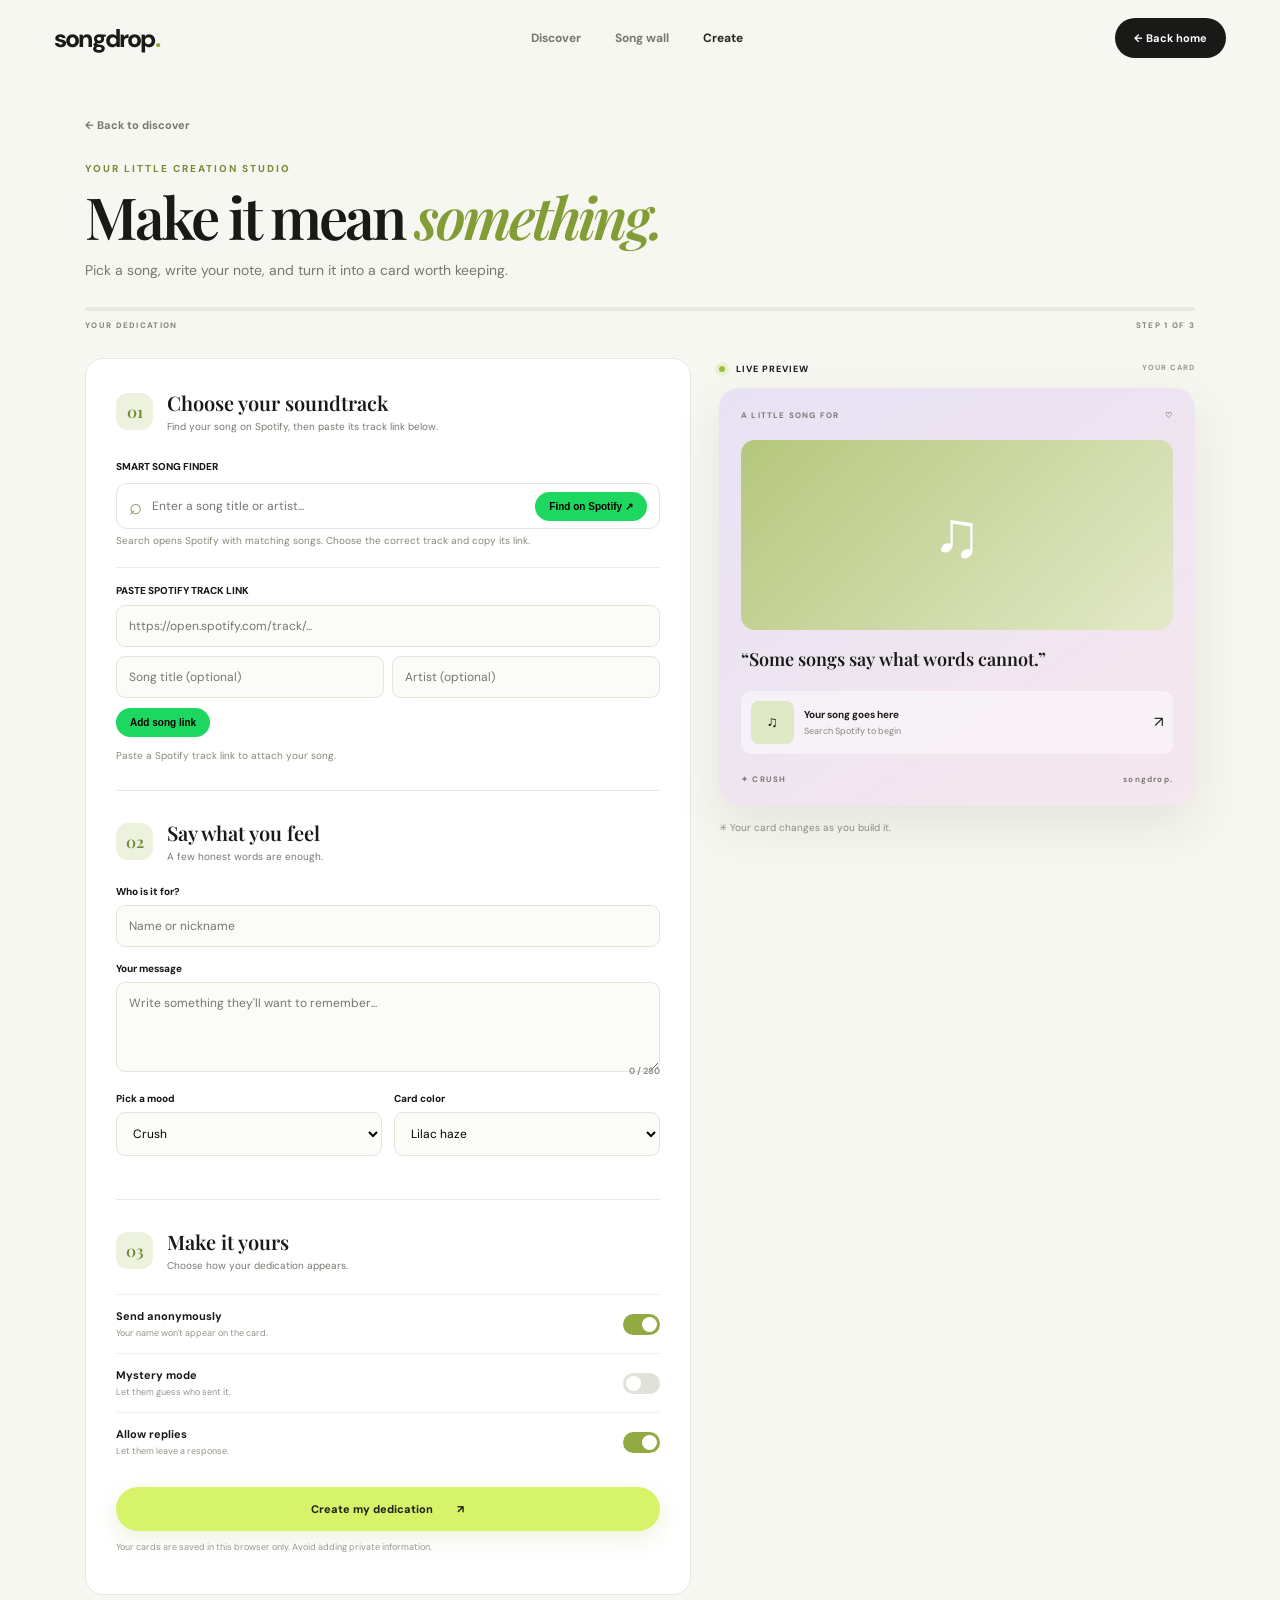
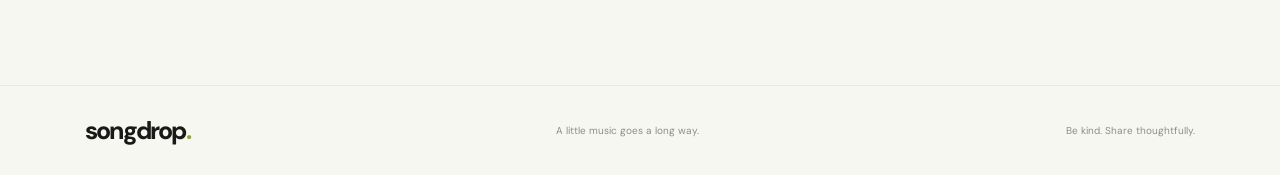
==== commit 6bd512bb: "Remove song clip selection from dedication form" ====
--- a/create.html
+++ b/create.html
@@ -1 +1 @@
-<!doctype html><html lang="en"><head><meta charset="utf-8"><meta name="viewport" content="width=device-width,initial-scale=1"><meta name="theme-color" content="#11110f"><title>Create a dedication — songdrop.</title><link rel="preconnect" href="https://fonts.googleapis.com"><link rel="preconnect" href="https://fonts.gstatic.com" crossorigin><link href="https://fonts.googleapis.com/css2?family=DM+Sans:wght@400;500;600;700;800&family=Playfair+Display:ital,wght@0,600;0,700;1,600&display=swap" rel="stylesheet"><link rel="stylesheet" href="styles.css"><script src="app.js" defer></script></head><body class="create-page"><header class="topbar"><a class="brand" href="index.html">songdrop<span>.</span></a><nav><a href="index.html">Discover</a><a href="index.html#wall">Song wall</a><a class="active" href="create.html">Create</a></nav><a class="nav-cta" href="index.html">← Back home</a></header><main><section class="create-intro"><a class="back-link" href="index.html">← Back to discover</a><div class="eyebrow">YOUR LITTLE CREATION STUDIO</div><h1>Make it mean <em>something.</em></h1><p>Pick a song, write your note, and turn it into a card worth keeping.</p><div class="progress-track"><span class="progress-fill" id="progressFill"></span></div><div class="progress-label"><span>YOUR DEDICATION</span><span id="progressText">STEP 1 OF 3</span></div></section><section class="creator-layout"><form class="creator-form panel" id="dedicationForm"><div class="form-step"><div class="step-heading"><span>01</span><div><h2>Choose your soundtrack</h2><p>Find your song on Spotify, then paste its track link below.</p></div></div><div class="song-search-panel"><label for="songFinderInput">SMART SONG FINDER</label><div class="search-wrap"><span>⌕</span><input id="songFinderInput" type="search" placeholder="Enter a song title or artist..." autocomplete="off"><button type="button" id="findSongButton" class="spotify-button">Find on Spotify ↗</button></div><small class="song-search-status">Search opens Spotify with matching songs. Choose the correct track and copy its link.</small><div class="song-link-entry"><label for="songLinkInput">PASTE SPOTIFY TRACK LINK</label><input id="songLinkInput" type="url" placeholder="https://open.spotify.com/track/..." autocomplete="url"><div class="two-col"><input id="songTitleInput" type="text" placeholder="Song title (optional)"><input id="artistInput" type="text" placeholder="Artist (optional)"></div><button type="button" id="addSongLinkButton" class="spotify-button">Add song link</button><div id="songLinkStatus" class="song-search-status">Paste a Spotify track link to attach your song.</div></div><div id="selectedSong" class="selected-song hidden"></div><div class="clip-settings"><label for="playMode">PLAYBACK OPTION</label><select id="playMode"><option value="full">Play the full song</option><option value="clip">Play only a selected part</option></select><div class="two-col clip-fields"><label>Start at (seconds)<input id="clipStartInput" type="number" min="0" max="600" value="0"></label><label>Play for (seconds)<input id="clipDurationInput" type="number" min="5" max="120" value="30"></label></div><small>When selected, the player starts at your chosen time and attempts to stop after the clip length. Spotify player support can vary.</small></div></div></div><div class="form-step"><div class="step-heading"><span>02</span><div><h2>Say what you feel</h2><p>A few honest words are enough.</p></div></div><label class="field-label">Who is it for?<input id="recipient" maxlength="45" placeholder="Name or nickname" required></label><label class="field-label">Your message<textarea id="message" maxlength="280" rows="4" placeholder="Write something they'll want to remember..." required></textarea><small class="counter" id="messageCount">0 / 280</small></label><div class="two-col"><label class="field-label">Pick a mood<select id="mood"><option>Crush</option><option>Friendship</option><option>Miss you</option><option>Grateful</option><option>Heartfelt</option><option>Just because</option></select></label><label class="field-label">Card color<select id="theme"><option value="lavender">Lilac haze</option><option value="sunset">Soft sunset</option><option value="midnight">After hours</option><option value="peach">Peachy</option></select></label></div></div><div class="form-step"><div class="step-heading"><span>03</span><div><h2>Make it yours</h2><p>Choose how your dedication appears.</p></div></div><div class="privacy-row"><div><b>Send anonymously</b><small>Your name won't appear on the card.</small></div><label class="switch"><input id="anonymous" type="checkbox" checked><span></span></label></div><label id="senderWrap" class="field-label hidden">Your name<input id="sender" maxlength="45" placeholder="Your name"></label><div class="privacy-row"><div><b>Mystery mode</b><small>Let them guess who sent it.</small></div><label class="switch"><input id="mystery" type="checkbox"><span></span></label></div><div class="privacy-row"><div><b>Allow replies</b><small>Let them leave a response.</small></div><label class="switch"><input id="allowReplies" type="checkbox" checked><span></span></label></div><button class="button primary full" type="submit">Create my dedication <span>↗</span></button><p class="fine-print">Your cards are saved in this browser only. Avoid adding private information.</p></div><input id="songTitle" type="hidden"><input id="artist" type="hidden"><input id="songUrl" type="hidden"><input id="coverUrl" type="hidden"><input id="spotifyUri" type="hidden"></form><aside class="preview-column"><div class="preview-sticky"><div class="preview-top"><span><i></i> LIVE PREVIEW</span><small>YOUR CARD</small></div><article class="dedication-card theme-lavender" id="livePreview"><div class="card-top"><span>A LITTLE SONG FOR</span><b>♡</b></div><div class="cover-art" id="previewCover"><span>♫</span></div><p class="preview-message" id="previewMessage">“Some songs say what words cannot.”</p><div class="song-line"><div class="song-thumb" id="previewThumb">♫</div><div class="song-meta"><b id="previewSong">Your song goes here</b><small id="previewArtist">Search Spotify to begin</small></div><span>↗</span></div><div class="card-bottom"><span id="previewMood">✦ CRUSH</span><span>songdrop.</span></div></article><div class="preview-note">✳ Your card changes as you build it.</div><div id="createdResult" class="result-panel hidden"></div></div></aside></section></main><footer><a class="brand" href="index.html">songdrop<span>.</span></a><p>A little music goes a long way.</p><span>Be kind. Share thoughtfully.</span></footer><dialog id="cardDialog" class="card-dialog"><button class="dialog-close" id="closeDialog">×</button><div id="dialogContent"></div></dialog><div class="toast" id="toast" role="status"></div></body></html>+<!doctype html><html lang="en"><head><meta charset="utf-8"><meta name="viewport" content="width=device-width,initial-scale=1"><meta name="theme-color" content="#11110f"><title>Create a dedication — songdrop.</title><link rel="preconnect" href="https://fonts.googleapis.com"><link rel="preconnect" href="https://fonts.gstatic.com" crossorigin><link href="https://fonts.googleapis.com/css2?family=DM+Sans:wght@400;500;600;700;800&family=Playfair+Display:ital,wght@0,600;0,700;1,600&display=swap" rel="stylesheet"><link rel="stylesheet" href="styles.css"><script src="app.js" defer></script></head><body class="create-page"><header class="topbar"><a class="brand" href="index.html">songdrop<span>.</span></a><nav><a href="index.html">Discover</a><a href="index.html#wall">Song wall</a><a class="active" href="create.html">Create</a></nav><a class="nav-cta" href="index.html">← Back home</a></header><main><section class="create-intro"><a class="back-link" href="index.html">← Back to discover</a><div class="eyebrow">YOUR LITTLE CREATION STUDIO</div><h1>Make it mean <em>something.</em></h1><p>Pick a song, write your note, and turn it into a card worth keeping.</p><div class="progress-track"><span class="progress-fill" id="progressFill"></span></div><div class="progress-label"><span>YOUR DEDICATION</span><span id="progressText">STEP 1 OF 3</span></div></section><section class="creator-layout"><form class="creator-form panel" id="dedicationForm"><div class="form-step"><div class="step-heading"><span>01</span><div><h2>Choose your soundtrack</h2><p>Find your song on Spotify, then paste its track link below.</p></div></div><div class="song-search-panel"><label for="songFinderInput">SMART SONG FINDER</label><div class="search-wrap"><span>⌕</span><input id="songFinderInput" type="search" placeholder="Enter a song title or artist..." autocomplete="off"><button type="button" id="findSongButton" class="spotify-button">Find on Spotify ↗</button></div><small class="song-search-status">Search opens Spotify with matching songs. Choose the correct track and copy its link.</small><div class="song-link-entry"><label for="songLinkInput">PASTE SPOTIFY TRACK LINK</label><input id="songLinkInput" type="url" placeholder="https://open.spotify.com/track/..." autocomplete="url"><div class="two-col"><input id="songTitleInput" type="text" placeholder="Song title (optional)"><input id="artistInput" type="text" placeholder="Artist (optional)"></div><button type="button" id="addSongLinkButton" class="spotify-button">Add song link</button><div id="songLinkStatus" class="song-search-status">Paste a Spotify track link to attach your song.</div></div><div id="selectedSong" class="selected-song hidden"></div></div></div><div class="form-step"><div class="step-heading"><span>02</span><div><h2>Say what you feel</h2><p>A few honest words are enough.</p></div></div><label class="field-label">Who is it for?<input id="recipient" maxlength="45" placeholder="Name or nickname" required></label><label class="field-label">Your message<textarea id="message" maxlength="280" rows="4" placeholder="Write something they'll want to remember..." required></textarea><small class="counter" id="messageCount">0 / 280</small></label><div class="two-col"><label class="field-label">Pick a mood<select id="mood"><option>Crush</option><option>Friendship</option><option>Miss you</option><option>Grateful</option><option>Heartfelt</option><option>Just because</option></select></label><label class="field-label">Card color<select id="theme"><option value="lavender">Lilac haze</option><option value="sunset">Soft sunset</option><option value="midnight">After hours</option><option value="peach">Peachy</option></select></label></div></div><div class="form-step"><div class="step-heading"><span>03</span><div><h2>Make it yours</h2><p>Choose how your dedication appears.</p></div></div><div class="privacy-row"><div><b>Send anonymously</b><small>Your name won't appear on the card.</small></div><label class="switch"><input id="anonymous" type="checkbox" checked><span></span></label></div><label id="senderWrap" class="field-label hidden">Your name<input id="sender" maxlength="45" placeholder="Your name"></label><div class="privacy-row"><div><b>Mystery mode</b><small>Let them guess who sent it.</small></div><label class="switch"><input id="mystery" type="checkbox"><span></span></label></div><div class="privacy-row"><div><b>Allow replies</b><small>Let them leave a response.</small></div><label class="switch"><input id="allowReplies" type="checkbox" checked><span></span></label></div><button class="button primary full" type="submit">Create my dedication <span>↗</span></button><p class="fine-print">Your cards are saved in this browser only. Avoid adding private information.</p></div><input id="songTitle" type="hidden"><input id="artist" type="hidden"><input id="songUrl" type="hidden"><input id="coverUrl" type="hidden"><input id="spotifyUri" type="hidden"></form><aside class="preview-column"><div class="preview-sticky"><div class="preview-top"><span><i></i> LIVE PREVIEW</span><small>YOUR CARD</small></div><article class="dedication-card theme-lavender" id="livePreview"><div class="card-top"><span>A LITTLE SONG FOR</span><b>♡</b></div><div class="cover-art" id="previewCover"><span>♫</span></div><p class="preview-message" id="previewMessage">“Some songs say what words cannot.”</p><div class="song-line"><div class="song-thumb" id="previewThumb">♫</div><div class="song-meta"><b id="previewSong">Your song goes here</b><small id="previewArtist">Search Spotify to begin</small></div><span>↗</span></div><div class="card-bottom"><span id="previewMood">✦ CRUSH</span><span>songdrop.</span></div></article><div class="preview-note">✳ Your card changes as you build it.</div><div id="createdResult" class="result-panel hidden"></div></div></aside></section></main><footer><a class="brand" href="index.html">songdrop<span>.</span></a><p>A little music goes a long way.</p><span>Be kind. Share thoughtfully.</span></footer><dialog id="cardDialog" class="card-dialog"><button class="dialog-close" id="closeDialog">×</button><div id="dialogContent"></div></dialog><div class="toast" id="toast" role="status"></div></body></html>
--- a/styles.css
+++ b/styles.css
@@ -2,3 +2,6 @@
 /* Spotify link finder */
 .song-link-entry{margin-top:18px;padding-top:16px;border-top:1px solid #eceee7}.song-link-entry>label{display:block;font-size:10px;font-weight:800;margin-bottom:8px}.song-link-entry>input,.song-link-entry .two-col input{width:100%;min-width:0;border:1px solid #e3e6d9;background:#fbfcf8;border-radius:9px;padding:12px;font:12px var(--sans);outline:0}.song-link-entry>input:focus,.song-link-entry .two-col input:focus{border-color:#91a85a}.song-link-entry .two-col{margin-top:9px;gap:8px}.song-link-entry .spotify-button{margin-top:10px}.search-wrap .spotify-button{flex-shrink:0}.selected-song-placeholder{width:56px;height:56px;display:grid;place-items:center;border-radius:8px;background:#e5ead8;font-size:24px;color:#738344}
 @media(max-width:520px){.search-wrap{flex-wrap:wrap;padding:8px 10px}.search-wrap input{flex-basis:calc(100% - 45px)}.search-wrap .spotify-button{width:100%;margin:0 0 4px}.song-link-entry .two-col{grid-template-columns:1fr}}
+
+/* Selected song clip controls */
+.clip-settings{margin-top:15px;padding:14px;background:#f7f8f2;border:1px solid #e7eadf;border-radius:12px}.clip-settings>label{display:block;font-size:10px;font-weight:800;margin-bottom:8px}.clip-settings select,.clip-fields input{width:100%;min-width:0;border:1px solid #e1e5d8;border-radius:8px;background:#fff;padding:10px;font:11px var(--sans);color:var(--ink)}.clip-fields{margin-top:10px;gap:9px}.clip-fields label{font-size:9px;font-weight:700;color:#72776a}.clip-fields input{display:block;margin-top:6px}.clip-settings>small,.clip-note{display:block;margin-top:9px;font-size:9px;line-height:1.5;color:#85897a}.spotify-clip-player{grid-column:1/-1;width:100%;min-width:0}.spotify-clip-player iframe{display:block;width:100%;border:0;border-radius:10px}.clip-note{margin:8px 0 0}
